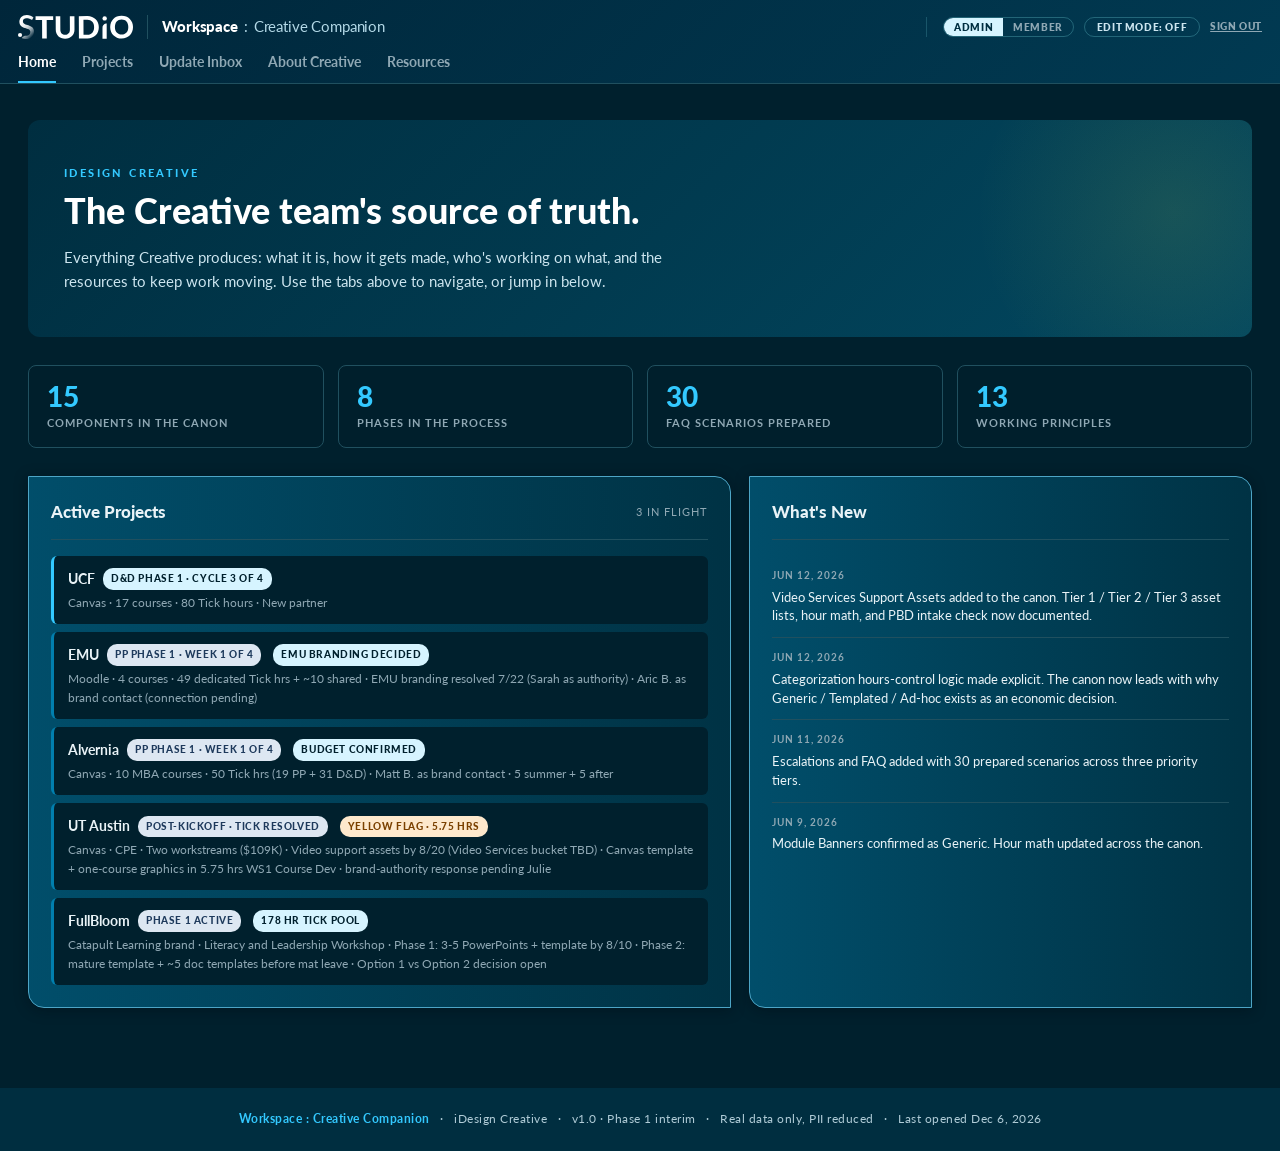
==== index.html @ 81668be8 "Studio Workspace — Creative Companion (interim prototype, hub-fronted) Co-Authored-By: Claude Opus 4" ====
<!DOCTYPE html>
<html lang="en">
<head>
<meta charset="UTF-8" />
<meta name="robots" content="noindex, nofollow" />
<meta name="viewport" content="width=device-width, initial-scale=1.0" />
<title>Workspace : Creative Companion</title>
<link href="https://fonts.googleapis.com/css2?family=Lato:wght@300;400;700;900&display=swap" rel="stylesheet" />
<link rel="stylesheet" href="assets/companion.css?v=5" />
<style>
  /* ── Reset + base ──────────────────────────────────────── */
  *, *::before, *::after { box-sizing: border-box; }
  html { scroll-behavior: smooth; }
  body {
    font-family: 'Lato', system-ui, sans-serif;
    color: var(--text-body);
    background: var(--bg-soft);
    margin: 0;
    line-height: 1.55;
    font-weight: 400;
  }
  a { color: var(--blue); text-decoration: none; }
  a:hover { text-decoration: underline; }
  h1, h2, h3, h4 { color: var(--ink); font-weight: 900; line-height: 1.2; margin: 0; }
  p { margin: 0 0 0.85em; }

  /* ── Brand tokens ──────────────────────────────────────── */
  :root {
    --navy: #002E40;
    --ink: #E9F3F7;
    --sub: #B3D9E7;
    --blue: #33C9FF;
    --cyan: #5CD4FF;
    --lime: #33C9FF;
    --slate: #5C7E90;
    --field: #00293A;
    --bg-card: #002E40;
    --bg-soft: #00202D;
    --bg-soft-2: #123E4E;
    --border: #20505F;
    --text-body: #E9F3F7;
    --text-muted: #8FA8B4;
    --shadow-sm: 0 1px 3px rgba(0,10,18,0.30);
    --shadow-md: 0 2px 14px rgba(0,10,18,0.40);
    --shadow-lg: 0 4px 24px rgba(0,10,18,0.50);
    --radius: 8px;
    --radius-lg: 12px;
  }

  /* ── Top Navigation ────────────────────────────────────── */
  .topnav {
    background: var(--navy);
    position: sticky;
    top: 0;
    z-index: 100;
    box-shadow: 0 2px 8px rgba(0,46,64,0.20);
  }
  .topnav-inner {
    max-width: 1280px;
    margin: 0 auto;
    padding: 12px 28px;
    display: flex;
    align-items: center;
    gap: 28px;
  }
  .brand {
    display: flex;
    align-items: center;
    gap: 12px;
    text-decoration: none;
  }
  .brand-mark {
    width: 32px; height: 32px;
    background: var(--lime);
    color: var(--ink);
    border-radius: 7px;
    display: flex; align-items: center; justify-content: center;
    font-weight: 900; font-size: 16px;
  }
  .brand-wordmark {
    color: #fff;
    font-size: 17px;
    font-weight: 900;
    letter-spacing: -0.01em;
  }
  .brand-wordmark .accent { color: var(--lime); }
  .nav-tabs {
    display: flex;
    gap: 4px;
    margin-left: auto;
  }
  .nav-tab {
    background: transparent;
    border: none;
    font-family: inherit;
    font-size: 11px;
    font-weight: 700;
    text-transform: uppercase;
    letter-spacing: 1.4px;
    color: #B0CCD7;
    padding: 10px 14px;
    cursor: pointer;
    border-radius: 6px;
    transition: color 0.15s, background 0.15s;
  }
  .nav-tab:hover { color: #fff; background: rgba(255,255,255,0.06); }
  .nav-tab.active { color: var(--ink); background: var(--lime); }
  .nav-meta {
    margin-left: 16px;
    color: #B0CCD7;
    font-size: 11px;
    letter-spacing: 0.5px;
    padding-left: 16px;
    border-left: 1px solid rgba(255,255,255,0.15);
  }

  /* ── Sub-tabs (within sections) ────────────────────────── */
  .subtab-strip {
    display: flex;
    gap: 4px;
    flex-wrap: wrap;
    border-bottom: 2px solid var(--border);
    margin: 0 0 28px;
    padding: 0 0 2px;
  }
  .subtab {
    background: transparent;
    border: none;
    font-family: inherit;
    font-size: 12px;
    font-weight: 700;
    text-transform: uppercase;
    letter-spacing: 1.2px;
    color: var(--text-muted);
    padding: 12px 16px;
    cursor: pointer;
    border-bottom: 3px solid transparent;
    margin-bottom: -2px;
    transition: color 0.15s, border-color 0.15s;
  }
  .subtab:hover { color: var(--ink); }
  .subtab.active { color: var(--ink); border-bottom-color: var(--blue); }
  .subpanel { display: none; }
  .subpanel.active { display: block; }

  /* ── Package Explorer ──────────────────────────────────── */
  .pe-wrap { display: grid; grid-template-columns: 320px 1fr; gap: 18px; margin-top: 18px; }
  .pe-form { background: var(--bg-card); border: 1px solid var(--border); border-radius: 8px; padding: 18px; position: sticky; top: 70px; align-self: start; }
  .pe-form h4 { font-size: 13px; color: var(--ink); margin: 0 0 14px; padding-bottom: 10px; border-bottom: 1px solid var(--border); }
  .pe-field { margin-bottom: 12px; }
  .pe-field label { display: block; font-size: 11px; color: var(--text-muted); font-weight: 700; text-transform: uppercase; letter-spacing: 0.8px; margin-bottom: 5px; }
  .pe-field input, .pe-field select { width: 100%; font-family: inherit; font-size: 13px; padding: 7px 10px; border: 1px solid var(--border); border-radius: 5px; background: var(--bg-soft); color: var(--text-body); }
  .pe-field input:focus, .pe-field select:focus { outline: none; border-color: var(--blue); background: var(--field); box-shadow: 0 0 0 3px rgba(1,127,174,0.10); }
  .pe-radio-row { display: flex; gap: 6px; flex-wrap: wrap; }
  .pe-radio-row label { display: inline-block; padding: 5px 12px; background: var(--bg-soft); border: 1px solid var(--border); border-radius: 16px; font-size: 11.5px; font-weight: 700; color: var(--text-muted); cursor: pointer; text-transform: none; letter-spacing: 0; margin: 0; }
  .pe-radio-row input[type="radio"] { display: none; }
  .pe-radio-row input[type="radio"]:checked + label { background: var(--navy); color: var(--lime); border-color: var(--ink); }
  .pe-results { display: flex; flex-direction: column; gap: 14px; }
  .pe-summary { background: var(--bg-soft); border: 1px solid var(--bg-soft-2); border-radius: 8px; padding: 14px 16px; font-size: 12.5px; color: var(--text-body); line-height: 1.55; }
  .pe-summary strong { color: var(--ink); }
  .pe-option { background: var(--bg-card); border: 1px solid var(--border); border-radius: 8px; overflow: hidden; }
  .pe-option-header { padding: 12px 18px; display: flex; align-items: center; gap: 10px; color: #fff; }
  .pe-option-header.opt-1 { background: var(--navy); }
  .pe-option-header.opt-2 { background: var(--blue); }
  .pe-option-header.opt-3 { background: var(--slate); }
  .pe-option-title { font-size: 14px; font-weight: 900; color: #fff; }
  .pe-option-meta { margin-left: auto; font-size: 10.5px; font-weight: 700; text-transform: uppercase; letter-spacing: 0.8px; opacity: 0.85; }
  .pe-option-body { padding: 14px 18px; }
  .pe-option-desc { font-size: 12.5px; color: var(--text-muted); margin-bottom: 12px; line-height: 1.5; }
  .pe-components { display: flex; flex-wrap: wrap; gap: 5px; margin: 10px 0 14px; }
  .pe-comp { display: inline-flex; align-items: center; gap: 6px; padding: 4px 9px; background: var(--bg-soft); border: 1px solid var(--bg-soft-2); border-radius: 14px; font-size: 11px; }
  .pe-comp.cat-Generic { border-color: #B9DCC9; }
  .pe-comp.cat-Templated { border-color: #B8CADF; }
  .pe-comp.cat-Ad-hoc { border-color: #E8C39A; }
  .pe-comp .cat-dot { width: 6px; height: 6px; border-radius: 50%; }
  .pe-comp.cat-Generic .cat-dot { background: #0D6640; }
  .pe-comp.cat-Templated .cat-dot { background: #1E3A5C; }
  .pe-comp.cat-Ad-hoc .cat-dot { background: #7A4000; }
  .pe-breakdown { display: grid; grid-template-columns: 1fr 1fr 1fr; gap: 8px; margin-bottom: 12px; font-size: 11.5px; }
  .pe-breakdown-cell { background: var(--bg-soft); padding: 8px 10px; border-radius: 4px; text-align: center; }
  .pe-breakdown-cell .num { font-size: 18px; font-weight: 900; color: var(--ink); line-height: 1; }
  .pe-breakdown-cell .lbl { font-size: 10px; color: var(--text-muted); text-transform: uppercase; letter-spacing: 0.6px; margin-top: 3px; }
  .pe-flags { display: flex; flex-wrap: wrap; gap: 6px; margin-bottom: 12px; }
  .pe-proscons { display: grid; grid-template-columns: 1fr 1fr; gap: 10px; font-size: 11.5px; }
  .pe-proscons > div { padding: 9px 12px; border-radius: 4px; line-height: 1.5; }
  .pe-pros { background: #E0F2E8; color: #1F4D34; border-left: 3px solid #0D6640; }
  .pe-cons { background: #FDE8CC; color: #4A2E0A; border-left: 3px solid #7A4000; }
  .pe-pros .lbl, .pe-cons .lbl { font-size: 10px; font-weight: 900; text-transform: uppercase; letter-spacing: 0.8px; margin-bottom: 4px; display: block; }
  .pe-hour-line { background: var(--navy); color: #fff; padding: 8px 12px; border-radius: 4px; font-size: 11px; margin-top: 12px; }
  .pe-hour-line .lime { color: var(--lime); font-weight: 700; }

  /* ── Component selector ────────────────────────────────── */
  .pe-comp-selector { background: var(--bg-card); border: 1px solid var(--border); border-radius: 8px; padding: 16px 18px; margin-top: 14px; }
  .pe-comp-selector h5 { font-size: 11px; color: var(--ink); margin: 0 0 4px; text-transform: uppercase; letter-spacing: 1px; font-weight: 900; }
  .pe-comp-help { font-size: 11px; color: var(--text-muted); font-style: italic; margin-bottom: 10px; }
  .pe-comp-actions { display: flex; gap: 6px; margin-bottom: 12px; flex-wrap: wrap; }
  .pe-comp-actions button { background: transparent; border: 1px solid var(--border); color: var(--blue); font-family: inherit; font-size: 10.5px; font-weight: 700; text-transform: uppercase; letter-spacing: 0.6px; padding: 4px 10px; border-radius: 4px; cursor: pointer; }
  .pe-comp-actions button:hover { background: var(--bg-soft); border-color: var(--blue); }
  .pe-comp-group { margin-bottom: 12px; }
  .pe-comp-group:last-child { margin-bottom: 0; }
  .pe-comp-group-label { font-size: 9.5px; color: var(--ink); text-transform: uppercase; letter-spacing: 1px; font-weight: 900; margin-bottom: 6px; padding-bottom: 4px; border-bottom: 1px solid var(--border); display: flex; align-items: center; gap: 8px; }
  .pe-comp-group-label .pill { font-size: 8.5px; padding: 1px 6px; }
  .pe-toggle { display: flex; align-items: center; gap: 8px; padding: 5px 6px; border-radius: 4px; font-size: 12px; cursor: pointer; transition: background 0.1s; }
  .pe-toggle:hover { background: var(--bg-soft); }
  .pe-toggle.disabled { color: var(--text-muted); cursor: not-allowed; opacity: 0.55; }
  .pe-toggle.disabled:hover { background: transparent; }
  .pe-toggle input[type="checkbox"] { width: 14px; height: 14px; accent-color: var(--blue); margin: 0; flex-shrink: 0; }
  .pe-toggle .pe-toggle-name { flex: 1; }
  .pe-toggle .pe-toggle-hours { font-size: 11px; color: var(--text-muted); font-family: 'Courier New', monospace; }
  .pe-toggle.disabled .pe-toggle-hours { opacity: 0.7; }
  .pe-toggle .pe-flag-dot { width: 6px; height: 6px; border-radius: 50%; background: #BA7517; margin-left: 4px; }
  .pe-toggle .pe-flag-dot.dep { background: #1E3A5C; }
  .pe-disabled-reason { font-size: 10px; color: var(--text-muted); margin-left: 22px; font-style: italic; }

  /* ── Process overview diagram ──────────────────────────── */
  .overview-flow { display: grid; grid-template-columns: 1fr auto 1fr auto 1fr auto 1fr; gap: 10px; align-items: stretch; margin: 18px 0 24px; }
  .overview-step { background: var(--bg-card); border: 1px solid var(--border); border-radius: 8px; padding: 14px 16px; }
  .overview-step.s1 { border-top: 4px solid var(--slate); }
  .overview-step.s2 { border-top: 4px solid var(--blue); }
  .overview-step.s3 { border-top: 4px solid var(--cyan); }
  .overview-step.s4 { border-top: 4px solid var(--lime); }
  .overview-step .stage { font-size: 9.5px; color: var(--text-muted); font-weight: 900; text-transform: uppercase; letter-spacing: 1px; margin-bottom: 4px; }
  .overview-step .name { font-size: 14px; color: var(--ink); font-weight: 900; line-height: 1.2; margin-bottom: 6px; }
  .overview-step .sub { font-size: 11.5px; color: var(--text-muted); line-height: 1.45; }
  .overview-arrow { align-self: center; color: var(--blue); font-size: 18px; font-weight: 900; }

  /* ── Three parallel category buckets ───────────────────── */
  .bucket-grid { display: grid; grid-template-columns: 1fr 1fr 1fr; gap: 14px; margin: 14px 0 18px; }
  .bucket { background: var(--bg-card); border: 1px solid var(--border); border-radius: 8px; padding: 16px 18px; }
  .bucket.b-receive { border-top: 4px solid var(--blue); }
  .bucket.b-decide { border-top: 4px solid var(--cyan); }
  .bucket.b-fill { border-top: 4px solid var(--lime); }
  .bucket .b-name { font-size: 16px; color: var(--ink); font-weight: 900; line-height: 1.2; margin-bottom: 4px; }
  .bucket .b-where { font-size: 11.5px; color: var(--text-muted); font-style: italic; margin-bottom: 12px; line-height: 1.4; }
  .bucket ul { font-size: 12.5px; padding-left: 18px; margin: 0; line-height: 1.55; color: var(--text-body); }
  .bucket ul li { margin-bottom: 4px; }

  /* ── Two-up explainer cards (Must / Nice) ──────────────── */
  .mn-grid { display: grid; grid-template-columns: 1fr 1fr; gap: 14px; margin-top: 12px; }
  .mn-card { background: var(--bg-card); border: 1px solid var(--border); border-radius: 8px; padding: 16px 18px; }
  .mn-card.mn-must { border-left: 4px solid #8C2222; }
  .mn-card.mn-nice { border-left: 4px solid var(--lime); }
  .mn-card .mn-tag { display: inline-block; font-size: 10px; font-weight: 900; text-transform: uppercase; letter-spacing: 1px; padding: 2px 8px; border-radius: 10px; margin-bottom: 8px; }
  .mn-card.mn-must .mn-tag { background: #F8DDDD; color: #8C2222; }
  .mn-card.mn-nice .mn-tag { background: #EFF1B8; color: #5A6608; }
  .mn-card h4 { font-size: 14px; margin-bottom: 4px; }
  .mn-card .mn-when { font-size: 11.5px; color: var(--text-muted); font-style: italic; margin-bottom: 10px; }
  .mn-card ul { font-size: 13px; padding-left: 18px; margin: 0; }
  .mn-card ul li { margin-bottom: 4px; }

  /* ── Roles + Phase matrix ──────────────────────────────── */
  .role-matrix { width: 100%; border-collapse: collapse; font-size: 12px; margin: 12px 0; }
  .role-matrix th { background: var(--bg-soft); color: var(--ink); font-size: 10.5px; font-weight: 900; text-transform: uppercase; letter-spacing: 0.8px; padding: 8px 10px; text-align: center; border-bottom: 2px solid var(--blue); }
  .role-matrix th:first-child { text-align: left; }
  .role-matrix td { padding: 8px 10px; border-bottom: 1px solid var(--border); text-align: center; }
  .role-matrix td:first-child { text-align: left; font-weight: 700; color: var(--ink); }
  .role-matrix .dot { display: inline-block; width: 10px; height: 10px; border-radius: 50%; }
  .role-matrix .dot.lead { background: var(--navy); }
  .role-matrix .dot.active { background: var(--blue); }
  .role-matrix .dot.support { background: var(--cyan); opacity: 0.5; }
  .role-matrix .meta { font-size: 10.5px; color: var(--text-muted); }
  .role-legend { display: flex; gap: 16px; flex-wrap: wrap; font-size: 11px; color: var(--text-muted); margin-top: 6px; }
  .role-legend .legend-item { display: inline-flex; align-items: center; gap: 6px; }
  .role-legend .dot { display: inline-block; width: 10px; height: 10px; border-radius: 50%; }
  .role-legend .lead { background: var(--navy); }
  .role-legend .active { background: var(--blue); }
  .role-legend .support { background: var(--cyan); opacity: 0.5; }

  /* ── Hour breakdown table ──────────────────────────────── */
  .pe-rates { background: var(--bg-soft); border: 1px solid var(--bg-soft-2); border-radius: 6px; padding: 14px; margin-top: 16px; }
  .pe-rates h5 { font-size: 11px; color: var(--ink); margin: 0 0 4px; text-transform: uppercase; letter-spacing: 1px; font-weight: 900; }
  .pe-rates .rate-help { font-size: 10.5px; color: var(--text-muted); font-style: italic; margin-bottom: 10px; }
  .pe-rate-field { display: grid; grid-template-columns: 1fr 70px; gap: 8px; align-items: center; margin-bottom: 7px; }
  .pe-rate-field label { font-size: 11px; color: var(--text-muted); }
  .pe-rate-field input { font-family: inherit; font-size: 12px; padding: 5px 8px; border: 1px solid var(--border); border-radius: 4px; background: var(--field); text-align: right; }
  .pe-rate-field input:focus { outline: none; border-color: var(--blue); box-shadow: 0 0 0 2px rgba(1,127,174,0.10); }
  .pe-breakdown-table { width: 100%; border-collapse: collapse; font-size: 11.5px; margin: 12px 0; }
  .pe-breakdown-table th { text-align: left; background: var(--bg-soft); color: var(--ink); font-size: 9.5px; font-weight: 900; text-transform: uppercase; letter-spacing: 0.6px; padding: 6px 8px; border-bottom: 1px solid var(--border); }
  .pe-breakdown-table th:last-child { text-align: right; }
  .pe-breakdown-table td { padding: 5px 8px; border-bottom: 1px solid var(--bg-soft-2); }
  .pe-breakdown-table td:last-child { text-align: right; font-family: 'Courier New', monospace; }
  .pe-breakdown-table tr.subtotal td { font-weight: 700; background: var(--bg-soft); }
  .pe-breakdown-table tr.macro-label td { background: var(--navy); color: var(--lime); font-weight: 900; text-transform: uppercase; letter-spacing: 0.8px; font-size: 10px; padding: 6px 8px; }
  .pe-breakdown-table tr.macro-label td:last-child { text-align: right; }
  .scope-bar { background: var(--bg-soft); border: 1px solid var(--bg-soft-2); border-radius: 6px; padding: 10px 14px; margin-top: 8px; display: grid; grid-template-columns: 1fr auto; gap: 12px; align-items: center; }
  .scope-bar .scope-meter { background: var(--field); border-radius: 10px; overflow: hidden; height: 14px; border: 1px solid var(--border); position: relative; }
  .scope-bar .scope-fill { height: 100%; transition: width 0.2s; }
  .scope-bar .scope-fill.ok { background: #0D6640; }
  .scope-bar .scope-fill.warn { background: #BA7517; }
  .scope-bar .scope-fill.over { background: #8C2222; }
  .scope-bar .scope-num { font-weight: 900; font-size: 14px; color: var(--ink); white-space: nowrap; }
  .scope-bar .scope-num.over { color: #8C2222; }
  .scope-bar .scope-detail { grid-column: 1 / -1; font-size: 11px; color: var(--text-muted); }
  @media (max-width: 980px) {
    .pe-wrap { grid-template-columns: 1fr; }
    .pe-form { position: static; }
    .pe-proscons { grid-template-columns: 1fr; }
  }

  /* ── Main layout ───────────────────────────────────────── */
  .main {
    max-width: 1280px;
    margin: 0 auto;
    padding: 36px 28px 80px;
  }
  .section { display: none; }
  .section.active { display: block; }

  /* ── Section headers ───────────────────────────────────── */
  .section-header {
    margin-bottom: 28px;
  }
  .eyebrow {
    font-size: 11px;
    font-weight: 900;
    text-transform: uppercase;
    letter-spacing: 2.2px;
    color: var(--blue);
    margin-bottom: 8px;
  }
  .section-title {
    font-size: 32px;
    margin-bottom: 10px;
    line-height: 1.1;
  }
  .section-lede {
    font-size: 15px;
    color: var(--text-muted);
    max-width: 720px;
    line-height: 1.6;
  }

  /* ── Cards ─────────────────────────────────────────────── */
  .card {
    background: var(--bg-card);
    border: 1px solid var(--border);
    border-radius: var(--radius);
    padding: 22px;
    box-shadow: var(--shadow-sm);
  }
  .card-soft {
    background: var(--bg-soft);
    border: 1px solid var(--bg-soft-2);
  }
  .card-header {
    display: flex;
    align-items: center;
    gap: 12px;
    margin-bottom: 16px;
    padding-bottom: 14px;
    border-bottom: 1px solid var(--border);
  }
  .card-title {
    font-size: 17px;
    font-weight: 900;
    color: var(--ink);
  }
  .card-meta {
    margin-left: auto;
    font-size: 11px;
    color: var(--text-muted);
    text-transform: uppercase;
    letter-spacing: 1px;
  }

  /* ── Tags ──────────────────────────────────────────────── */
  .tag {
    display: inline-block;
    font-size: 10px;
    font-weight: 900;
    text-transform: uppercase;
    letter-spacing: 0.6px;
    padding: 3px 8px;
    border-radius: 10px;
  }
  .tag-generic { background: #E0F2E8; color: #0D6640; }
  .tag-templated { background: #DDE7F2; color: #1E3A5C; }
  .tag-adhoc { background: #FDE8CC; color: #7A4000; }
  .tag-lime { background: var(--lime); color: var(--ink); }
  .tag-navy { background: var(--navy); color: var(--lime); }
  .tag-blue { background: var(--blue); color: #fff; }
  .tag-cyan { background: var(--cyan); color: #fff; }
  .tag-flag { background: #F8DDDD; color: #8C2222; }

  /* ── HOME ──────────────────────────────────────────────── */
  .hero {
    background: linear-gradient(135deg, var(--navy) 0%, #02475F 100%);
    color: #fff;
    border-radius: var(--radius-lg);
    padding: 44px 36px;
    margin-bottom: 28px;
    position: relative;
    overflow: hidden;
  }
  .hero::after {
    content: '';
    position: absolute;
    top: -50%;
    right: -10%;
    width: 400px; height: 400px;
    background: radial-gradient(circle, rgba(221,226,58,0.10) 0%, transparent 70%);
    pointer-events: none;
  }
  .hero-eyebrow {
    color: var(--lime);
    font-size: 11px;
    font-weight: 900;
    text-transform: uppercase;
    letter-spacing: 2.4px;
    margin-bottom: 10px;
  }
  .hero-title {
    color: #fff;
    font-size: 36px;
    line-height: 1.1;
    margin-bottom: 14px;
    max-width: 760px;
  }
  .hero-text {
    color: #CCE5EF;
    font-size: 15px;
    max-width: 640px;
    line-height: 1.6;
    margin-bottom: 0;
  }

  .stats-row {
    display: grid;
    grid-template-columns: repeat(4, 1fr);
    gap: 14px;
    margin-bottom: 28px;
  }
  .stat-card {
    background: var(--bg-card);
    border: 1px solid var(--border);
    border-radius: var(--radius);
    padding: 16px 18px;
  }
  .stat-num {
    font-size: 28px;
    font-weight: 900;
    color: var(--blue);
    line-height: 1;
    margin-bottom: 4px;
  }
  .stat-label {
    font-size: 11px;
    color: var(--text-muted);
    text-transform: uppercase;
    letter-spacing: 1px;
    font-weight: 700;
  }

  .section-cards {
    display: grid;
    grid-template-columns: repeat(4, 1fr);
    gap: 16px;
    margin-bottom: 28px;
  }
  .section-card-link {
    text-decoration: none;
    color: inherit;
    background: var(--bg-card);
    border: 1px solid var(--border);
    border-radius: var(--radius);
    padding: 20px;
    transition: transform 0.15s, box-shadow 0.15s, border-color 0.15s;
    display: block;
  }
  .section-card-link:hover {
    transform: translateY(-2px);
    box-shadow: var(--shadow-md);
    border-color: var(--blue);
    text-decoration: none;
  }
  .sc-icon {
    width: 38px; height: 38px;
    border-radius: 8px;
    display: flex; align-items: center; justify-content: center;
    font-size: 18px;
    margin-bottom: 12px;
    font-weight: 900;
  }
  .sc-icon-1 { background: var(--navy); color: var(--lime); }
  .sc-icon-2 { background: var(--blue); color: #fff; }
  .sc-icon-3 { background: var(--cyan); color: #fff; }
  .sc-icon-4 { background: var(--slate); color: #fff; }
  .sc-name {
    font-size: 14px;
    font-weight: 900;
    color: var(--ink);
    margin-bottom: 6px;
  }
  .sc-desc {
    font-size: 12px;
    color: var(--text-muted);
    line-height: 1.5;
  }

  .home-two-col {
    display: grid;
    grid-template-columns: 1.4fr 1fr;
    gap: 18px;
  }

  /* ── Lists ─────────────────────────────────────────────── */
  .list-clean { list-style: none; padding: 0; margin: 0; }
  .list-clean li {
    padding: 10px 0;
    border-bottom: 1px solid var(--border);
    font-size: 13px;
  }
  .list-clean li:last-child { border-bottom: none; }

  .changelog-entry {
    padding: 12px 0;
    border-bottom: 1px solid var(--border);
  }
  .changelog-entry:last-child { border-bottom: none; }
  .changelog-date {
    font-size: 10px;
    color: var(--text-muted);
    font-weight: 700;
    text-transform: uppercase;
    letter-spacing: 1px;
    margin-bottom: 4px;
  }
  .changelog-text {
    font-size: 13px;
    color: var(--text-body);
    line-height: 1.45;
  }

  /* ── Tables ────────────────────────────────────────────── */
  .data-table {
    width: 100%;
    border-collapse: collapse;
    font-size: 13px;
    margin: 12px 0 20px;
  }
  .data-table th {
    text-align: left;
    background: var(--bg-soft);
    color: var(--ink);
    font-size: 11px;
    font-weight: 900;
    text-transform: uppercase;
    letter-spacing: 1px;
    padding: 10px 12px;
    border-bottom: 2px solid var(--blue);
  }
  .data-table td {
    padding: 10px 12px;
    border-bottom: 1px solid var(--border);
    vertical-align: top;
  }
  .data-table tr:hover td { background: var(--bg-soft); }
  .data-table .absent { color: var(--text-muted); }

  /* ── ABOUT CREATIVE ────────────────────────────────────── */
  .ac-grid {
    display: grid;
    grid-template-columns: repeat(3, 1fr);
    gap: 14px;
    margin: 18px 0 28px;
  }
  .ac-category {
    padding: 18px;
    border-radius: var(--radius);
    background: var(--bg-card);
    border: 1px solid var(--border);
    border-top: 4px solid var(--blue);
  }
  .ac-category-name {
    font-size: 15px;
    font-weight: 900;
    color: var(--ink);
    margin-bottom: 8px;
  }
  .ac-category-desc {
    font-size: 13px;
    color: var(--text-body);
    line-height: 1.5;
    margin-bottom: 10px;
  }
  .ac-category-hours {
    font-size: 11px;
    color: var(--text-muted);
    background: var(--bg-soft);
    padding: 8px 10px;
    border-radius: 4px;
    font-family: 'Courier New', monospace;
  }

  /* ── Principles ────────────────────────────────────────── */
  .principles-list {
    display: grid;
    grid-template-columns: repeat(2, 1fr);
    gap: 12px;
    counter-reset: principle;
    list-style: none;
    padding: 0;
    margin: 0;
  }
  .principle-item {
    padding: 14px 14px 14px 50px;
    background: var(--bg-soft);
    border-radius: var(--radius);
    border-left: 3px solid var(--blue);
    position: relative;
    counter-increment: principle;
    font-size: 13px;
    line-height: 1.5;
  }
  .principle-item::before {
    content: counter(principle);
    position: absolute;
    left: 14px;
    top: 14px;
    width: 26px; height: 26px;
    background: var(--navy);
    color: var(--lime);
    border-radius: 50%;
    display: flex; align-items: center; justify-content: center;
    font-size: 11px;
    font-weight: 900;
  }
  .principle-item strong { color: var(--ink); display: block; margin-bottom: 4px; }

  /* ── FAQ Browser ───────────────────────────────────────── */
  .faq-tier-header {
    margin: 24px 0 14px;
    padding: 12px 16px;
    background: var(--navy);
    color: #fff;
    border-radius: var(--radius);
    display: flex;
    align-items: center;
    gap: 12px;
  }
  .faq-tier-num {
    background: var(--lime);
    color: var(--ink);
    width: 28px; height: 28px;
    border-radius: 50%;
    display: flex; align-items: center; justify-content: center;
    font-weight: 900;
    font-size: 13px;
  }
  .faq-tier-title {
    font-size: 15px;
    font-weight: 900;
    color: #fff;
  }
  .faq-tier-sub {
    margin-left: auto;
    font-size: 11px;
    color: #CCE5EF;
    text-transform: uppercase;
    letter-spacing: 1px;
  }
  details.faq-item {
    background: var(--bg-card);
    border: 1px solid var(--border);
    border-radius: var(--radius);
    margin-bottom: 8px;
    padding: 0;
    overflow: hidden;
  }
  details.faq-item summary {
    padding: 14px 18px;
    cursor: pointer;
    list-style: none;
    display: flex;
    align-items: center;
    gap: 12px;
    font-weight: 700;
    color: var(--ink);
    font-size: 14px;
  }
  details.faq-item summary::-webkit-details-marker { display: none; }
  details.faq-item summary::before {
    content: '+';
    color: var(--blue);
    font-weight: 900;
    font-size: 18px;
    width: 20px;
    text-align: center;
  }
  details.faq-item[open] summary::before { content: '−'; }
  details.faq-item summary:hover { background: var(--bg-soft); }
  .faq-num {
    background: var(--bg-soft-2);
    color: var(--ink);
    padding: 2px 8px;
    border-radius: 4px;
    font-size: 11px;
    font-weight: 900;
    margin-right: 4px;
  }
  .faq-body {
    padding: 4px 18px 18px;
    border-top: 1px solid var(--border);
    font-size: 13px;
    line-height: 1.55;
  }
  .faq-body p { margin: 12px 0; }
  .faq-label {
    font-weight: 900;
    color: var(--blue);
    display: block;
    margin-top: 14px;
    margin-bottom: 4px;
    font-size: 11px;
    text-transform: uppercase;
    letter-spacing: 1px;
  }
  .faq-response {
    background: var(--bg-soft);
    border-left: 3px solid var(--lime);
    padding: 12px 14px;
    border-radius: 4px;
    margin: 8px 0;
    font-style: italic;
    color: var(--text-body);
  }

  /* ── PROCESS ───────────────────────────────────────────── */
  .process-macro {
    background: var(--bg-card);
    border: 1px solid var(--border);
    border-radius: var(--radius-lg);
    padding: 24px;
    margin-bottom: 22px;
  }
  .process-macro-title {
    font-size: 18px;
    color: var(--ink);
    margin-bottom: 6px;
  }
  .process-macro-sub {
    font-size: 13px;
    color: var(--text-muted);
    margin-bottom: 18px;
  }
  .phase-row {
    display: grid;
    grid-template-columns: repeat(4, 1fr);
    gap: 12px;
  }
  .phase-card {
    background: var(--bg-soft);
    border: 1px solid var(--bg-soft-2);
    border-radius: var(--radius);
    padding: 14px;
    position: relative;
    cursor: pointer;
    transition: border-color 0.15s, box-shadow 0.15s;
  }
  .phase-card:hover {
    border-color: var(--blue);
    box-shadow: var(--shadow-sm);
  }
  .phase-num {
    background: var(--blue);
    color: #fff;
    width: 22px; height: 22px;
    border-radius: 50%;
    display: inline-flex;
    align-items: center; justify-content: center;
    font-size: 11px;
    font-weight: 900;
    margin-right: 8px;
  }
  .phase-card-title {
    font-size: 13px;
    font-weight: 900;
    color: var(--ink);
    margin-bottom: 6px;
  }
  .phase-card-week {
    font-size: 10px;
    color: var(--text-muted);
    text-transform: uppercase;
    letter-spacing: 1px;
    margin-bottom: 8px;
    font-weight: 700;
  }
  .phase-card-summary {
    font-size: 12px;
    color: var(--text-body);
    line-height: 1.45;
  }
  details.phase-detail {
    margin-top: 12px;
    background: var(--bg-card);
    border: 1px solid var(--border);
    border-radius: var(--radius);
  }
  details.phase-detail summary {
    padding: 14px 16px;
    cursor: pointer;
    list-style: none;
    font-weight: 700;
    color: var(--ink);
    font-size: 13px;
    display: flex;
    align-items: center;
    gap: 10px;
  }
  details.phase-detail summary::-webkit-details-marker { display: none; }
  details.phase-detail summary::before {
    content: '▸';
    color: var(--blue);
    transition: transform 0.15s;
    display: inline-block;
  }
  details.phase-detail[open] summary::before { transform: rotate(90deg); }
  details.phase-detail summary:hover { background: var(--bg-soft); }
  .phase-detail-body {
    padding: 4px 18px 18px;
    border-top: 1px solid var(--border);
    font-size: 13px;
  }
  .phase-meta-row {
    display: grid;
    grid-template-columns: repeat(3, 1fr);
    gap: 10px;
    margin: 12px 0;
  }
  .phase-meta-cell {
    background: var(--bg-soft);
    padding: 10px 12px;
    border-radius: 4px;
  }
  .phase-meta-label {
    font-size: 10px;
    color: var(--text-muted);
    text-transform: uppercase;
    letter-spacing: 1px;
    font-weight: 700;
    margin-bottom: 4px;
  }
  .phase-meta-value {
    font-size: 12px;
    color: var(--text-body);
    line-height: 1.4;
  }

  /* ── PROJECTS empty state ──────────────────────────────── */
  .projects-empty {
    background: var(--bg-card);
    border: 2px dashed var(--bg-soft-2);
    border-radius: var(--radius-lg);
    padding: 36px;
    text-align: center;
    margin-bottom: 22px;
  }
  .projects-empty-icon {
    width: 56px; height: 56px;
    background: var(--bg-soft);
    border-radius: 14px;
    margin: 0 auto 16px;
    display: flex; align-items: center; justify-content: center;
    font-size: 24px;
    color: var(--blue);
  }
  .projects-empty h3 {
    font-size: 18px;
    margin-bottom: 8px;
  }
  .projects-empty p {
    max-width: 540px;
    margin: 0 auto;
    color: var(--text-muted);
    font-size: 14px;
  }

  .template-grid {
    display: grid;
    grid-template-columns: 1fr 1fr;
    gap: 14px;
  }
  .template-block {
    background: var(--bg-card);
    border: 1px solid var(--border);
    border-radius: var(--radius);
    padding: 18px;
  }
  .template-block .tag {
    margin-bottom: 10px;
  }
  .template-block h4 {
    font-size: 15px;
    margin-bottom: 8px;
  }
  .template-block p {
    font-size: 13px;
    color: var(--text-muted);
    margin-bottom: 8px;
  }
  .template-block ul {
    font-size: 12px;
    color: var(--text-body);
    padding-left: 18px;
    margin: 4px 0 0;
  }
  .template-block ul li { margin-bottom: 4px; }

  /* ── RESOURCES ─────────────────────────────────────────── */
  .resource-grid {
    display: grid;
    grid-template-columns: repeat(3, 1fr);
    gap: 12px;
  }
  .resource-link {
    display: flex;
    flex-direction: column;
    padding: 16px;
    background: var(--bg-card);
    border: 1px solid var(--border);
    border-radius: var(--radius);
    text-decoration: none;
    color: inherit;
    transition: border-color 0.15s, box-shadow 0.15s;
  }
  .resource-link:hover {
    border-color: var(--blue);
    box-shadow: var(--shadow-sm);
    text-decoration: none;
  }
  .resource-name {
    font-size: 14px;
    font-weight: 900;
    color: var(--ink);
    margin-bottom: 4px;
  }
  .resource-desc {
    font-size: 12px;
    color: var(--text-muted);
    line-height: 1.4;
  }

  /* ── Misc ──────────────────────────────────────────────── */
  .grid-2 { display: grid; grid-template-columns: 1fr 1fr; gap: 18px; }
  .mb-2 { margin-bottom: 14px; }
  .mb-3 { margin-bottom: 22px; }
  .small { font-size: 12px; color: var(--text-muted); }
  .callout {
    background: var(--bg-soft);
    border-left: 4px solid var(--lime);
    padding: 14px 18px;
    border-radius: 4px;
    margin: 12px 0;
    font-size: 13px;
    line-height: 1.55;
  }
  .footer {
    background: var(--navy);
    color: #B0CCD7;
    text-align: center;
    padding: 22px;
    font-size: 12px;
    letter-spacing: 0.5px;
  }
  .footer strong { color: var(--lime); }

  /* ── Responsive ────────────────────────────────────────── */
  @media (max-width: 980px) {
    .topnav-inner { flex-wrap: wrap; padding: 12px 18px; }
    .nav-tabs { width: 100%; overflow-x: auto; margin-left: 0; }
    .nav-meta { display: none; }
    .main { padding: 24px 18px 60px; }
    .stats-row, .section-cards, .ac-grid, .phase-row, .resource-grid, .principles-list { grid-template-columns: 1fr 1fr; }
    .home-two-col, .grid-2, .template-grid { grid-template-columns: 1fr; }
    .hero-title { font-size: 26px; }
    .hero { padding: 28px 22px; }
  }
  @media (max-width: 600px) {
    .stats-row, .section-cards, .ac-grid, .resource-grid, .principles-list, .phase-row { grid-template-columns: 1fr; }
  }

  /* ===== Dark Studio restyle — Creative Companion joins the Studio family ===== */
  .studio-logo{height:22px;width:auto;display:block}
  .topnav{background:linear-gradient(135deg,#00263A,#013A52);border-bottom:1px solid var(--border);box-shadow:none}
  /* two-row header (row 1: logo + controls · row 2: underlined nav) — matches the Studio family */
  .topnav-inner{display:flex;align-items:center;flex-wrap:nowrap;gap:0;padding:15px 18px 13px;max-width:1280px;margin:0 auto}
  .topnav-spacer{flex:1 1 auto;min-width:20px}
  .cc-navctrls{flex:none}
  .studio-logo{height:24px}
  .brand-wordmark{color:var(--sub);font-size:15px;font-weight:400;border-left:1px solid var(--border);padding-left:14px;margin-left:2px;white-space:nowrap}
  .brand-wordmark b{color:#fff;font-weight:900}
  .brand-wordmark .wm-sep{color:var(--muted);margin:0 6px;font-weight:400}
  .topnav-tabs{padding:2px 18px 0;max-width:1280px;margin:0 auto}
  .nav-tabs{display:flex;gap:26px;margin:0}
  .nav-tab{background:none;border:none;border-radius:0;padding:0 0 11px;font-size:13.5px;font-weight:700;text-transform:none;letter-spacing:0;color:var(--text-muted);border-bottom:2px solid transparent}
  .nav-tab:hover{color:#fff;background:none}
  .nav-tab.active{color:#fff;background:none;border-bottom:2px solid var(--blue)}
  .nav-meta{display:none}
  .subtab.active{color:#fff;border-bottom-color:var(--blue)}
  /* asymmetric gradient cards + pill buttons (Studio signatures) */
  .card{background:linear-gradient(90deg,rgba(1,80,110,.95) 0%,rgba(0,51,70,.95) 100%);border:1px solid #4DA5C6;border-radius:0 16px 0 16px;box-shadow:var(--shadow-md)}
  .btn,button.btn,.pe-btn,.btn-primary,.btn-secondary{border-radius:24px}
  .stat-card{background:rgba(0,32,45,.55)}
  /* inputs/tables to dark */
  input,select,textarea{background:var(--field);color:var(--text-body);border-color:var(--border)}
  input::placeholder,textarea::placeholder{color:#5C7E90}
  .role-matrix th,.pe-breakdown-table th{background:var(--field)}
  .scope-bar .scope-meter{background:var(--field);border-color:var(--border)}
  /* lime tag keeps dark ink on lime */
  .tag-lime{color:#002E40}
  /* contrast fix — navy ink on cerulean/lime/cyan fills (Studio rule) */
  .tag-blue,.tag-cyan,.tag-lime,.pill-lime,.sc-icon-2,.sc-icon-3,.phase-num,.faq-tier-num{color:#00202D !important}
.sc-icon-4{background:#123E4E !important;color:#E9F3F7 !important}
  /* family match: soft cerulean-20 fills, no bright lime */
  .tag-lime,.ph-status-pill,.stat-card.highlight,.pill-lime,.faq-tier-num,.pill-applied{background:#D6F4FF !important;color:#00202D !important;border-color:#8FD8F2 !important}
  .stat-card.highlight .stat-label,.stat-card.highlight .stat-value{color:#00202D !important}
</style>
</head>
<body data-cc-root="">

<!-- ═══════════════════════════════════════════════════════════
     TOP NAVIGATION
     ═══════════════════════════════════════════════════════════ -->
<nav class="topnav" aria-label="Main navigation">
  <div class="topnav-inner">
    <a href="https://idesign-creative.github.io/studio-hub/" class="brand" title="Back to iDesign Studio">
      <img class="studio-logo" src="Studio-logo-white.svg" alt="iDesign Studio">
      <span class="brand-wordmark"><b>Workspace</b><span class="wm-sep">:</span>Creative Companion</span>
    </a>
    <span class="topnav-spacer"></span>
    <!-- role controls (Admin/Member · Edit · Sign out) injected here by companion.js -->
  </div>
  <div class="topnav-tabs">
    <div class="nav-tabs" role="tablist">
      <button class="nav-tab active" data-section="home" onclick="showSection('home')" role="tab">Home</button>
      <button class="nav-tab" data-section="projects" onclick="showSection('projects')" role="tab">Projects</button>
      <button class="nav-tab" data-section="inbox" onclick="showSection('inbox')" role="tab">Update Inbox</button>
      <button class="nav-tab" data-section="about" onclick="showSection('about')" role="tab">About Creative</button>
      <button class="nav-tab" data-section="resources" onclick="showSection('resources')" role="tab">Resources</button>
    </div>
  </div>
</nav>

<main class="main">

<!-- ═══════════════════════════════════════════════════════════
     HOME
     ═══════════════════════════════════════════════════════════ -->
<section class="section active" id="section-home">

  <div class="hero">
    <div class="hero-eyebrow">iDesign Creative</div>
    <h1 class="hero-title">The Creative team's source of truth.</h1>
    <p class="hero-text">Everything Creative produces: what it is, how it gets made, who's working on what, and the resources to keep work moving. Use the tabs above to navigate, or jump in below.</p>
  </div>

  <div class="stats-row">
    <div class="stat-card">
      <div class="stat-num">15</div>
      <div class="stat-label">Components in the canon</div>
    </div>
    <div class="stat-card">
      <div class="stat-num">8</div>
      <div class="stat-label">Phases in the process</div>
    </div>
    <div class="stat-card">
      <div class="stat-num">30</div>
      <div class="stat-label">FAQ scenarios prepared</div>
    </div>
    <div class="stat-card">
      <div class="stat-num">13</div>
      <div class="stat-label">Working principles</div>
    </div>
  </div>


  <div class="home-two-col">

    <div class="card">
      <div class="card-header">
        <div class="card-title">Active Projects</div>
        <span class="card-meta">3 in flight</span>
      </div>
      <a href="Projects/UCF.html" style="display: block; padding: 12px 14px; background: var(--bg-soft); border-radius: 6px; text-decoration: none; color: inherit; border-left: 3px solid var(--blue); margin-bottom: 8px;">
        <div style="display: flex; align-items: center; gap: 8px; margin-bottom: 4px;">
          <strong style="color: var(--ink); font-size: 14px;">UCF</strong>
          <span class="tag tag-lime" style="font-size: 10px;">D&amp;D Phase 1 · Cycle 3 of 4</span>
        </div>
        <div style="font-size: 12px; color: var(--text-muted);">Canvas · 17 courses · 80 Tick hours · New partner</div>
      </a>
      <a href="Projects/EMU.html" style="display: block; padding: 12px 14px; background: var(--bg-soft); border-radius: 6px; text-decoration: none; color: inherit; border-left: 3px solid #017FAE; margin-bottom: 8px;">
        <div style="display: flex; align-items: center; gap: 8px; margin-bottom: 4px;">
          <strong style="color: var(--ink); font-size: 14px;">EMU</strong>
          <span class="tag" style="font-size: 10px; background: #DDE7F2; color: #1E3A5C;">PP Phase 1 · Week 1 of 4</span>
          <span class="tag tag-lime" style="font-size: 10px; margin-left: 4px;">EMU branding decided</span>
        </div>
        <div style="font-size: 12px; color: var(--text-muted);">Moodle · 4 courses · 49 dedicated Tick hrs + ~10 shared · EMU branding resolved 7/22 (Sarah as authority) · Aric B. as brand contact (connection pending)</div>
      </a>
      <a href="Projects/Alvernia.html" style="display: block; padding: 12px 14px; background: var(--bg-soft); border-radius: 6px; text-decoration: none; color: inherit; border-left: 3px solid #017FAE; margin-bottom: 8px;">
        <div style="display: flex; align-items: center; gap: 8px; margin-bottom: 4px;">
          <strong style="color: var(--ink); font-size: 14px;">Alvernia</strong>
          <span class="tag" style="font-size: 10px; background: #DDE7F2; color: #1E3A5C;">PP Phase 1 · Week 1 of 4</span>
          <span class="tag tag-lime" style="font-size: 10px; margin-left: 4px;">Budget confirmed</span>
        </div>
        <div style="font-size: 12px; color: var(--text-muted);">Canvas · 10 MBA courses · 50 Tick hrs (19 PP + 31 D&amp;D) · Matt B. as brand contact · 5 summer + 5 after</div>
      </a>
      <a href="Projects/UT_Austin.html" style="display: block; padding: 12px 14px; background: var(--bg-soft); border-radius: 6px; text-decoration: none; color: inherit; border-left: 3px solid #017FAE; margin-bottom: 8px;">
        <div style="display: flex; align-items: center; gap: 8px; margin-bottom: 4px;">
          <strong style="color: var(--ink); font-size: 14px;">UT Austin</strong>
          <span class="tag" style="font-size: 10px; background: #DDE7F2; color: #1E3A5C;">Post-kickoff · Tick resolved</span>
          <span class="tag" style="font-size: 10px; background: #FDE8CC; color: #7A4000; margin-left: 4px;">YELLOW FLAG · 5.75 hrs</span>
        </div>
        <div style="font-size: 12px; color: var(--text-muted);">Canvas · CPE · Two workstreams ($109K) · Video support assets by 8/20 (Video Services bucket TBD) · Canvas template + one-course graphics in 5.75 hrs WS1 Course Dev · brand-authority response pending Julie</div>
      </a>
      <a href="Projects/FullBloom.html" style="display: block; padding: 12px 14px; background: var(--bg-soft); border-radius: 6px; text-decoration: none; color: inherit; border-left: 3px solid #017FAE;">
        <div style="display: flex; align-items: center; gap: 8px; margin-bottom: 4px;">
          <strong style="color: var(--ink); font-size: 14px;">FullBloom</strong>
          <span class="tag" style="font-size: 10px; background: #DDE7F2; color: #1E3A5C;">Phase 1 active</span>
          <span class="tag tag-lime" style="font-size: 10px; margin-left: 4px;">178 hr Tick pool</span>
        </div>
        <div style="font-size: 12px; color: var(--text-muted);">Catapult Learning brand · Literacy and Leadership Workshop · Phase 1: 3-5 PowerPoints + template by 8/10 · Phase 2: mature template + ~5 doc templates before mat leave · Option 1 vs Option 2 decision open</div>
      </a>
    </div>

    <div class="card">
      <div class="card-header">
        <div class="card-title">What's New</div>
      </div>
      <div class="changelog-entry">
        <div class="changelog-date">Jun 12, 2026</div>
        <div class="changelog-text">Video Services Support Assets added to the canon. Tier 1 / Tier 2 / Tier 3 asset lists, hour math, and PBD intake check now documented.</div>
      </div>
      <div class="changelog-entry">
        <div class="changelog-date">Jun 12, 2026</div>
        <div class="changelog-text">Categorization hours-control logic made explicit. The canon now leads with why Generic / Templated / Ad-hoc exists as an economic decision.</div>
      </div>
      <div class="changelog-entry">
        <div class="changelog-date">Jun 11, 2026</div>
        <div class="changelog-text">Escalations and FAQ added with 30 prepared scenarios across three priority tiers.</div>
      </div>
      <div class="changelog-entry">
        <div class="changelog-date">Jun 9, 2026</div>
        <div class="changelog-text">Module Banners confirmed as Generic. Hour math updated across the canon.</div>
      </div>
    </div>

  </div>

</section>

<!-- ═══════════════════════════════════════════════════════════
     WORKLOAD  (read-only Asana snapshot)
     ═══════════════════════════════════════════════════════════ -->
<section class="section" id="section-workload">
  <div class="subtab-strip"><button class="subtab" onclick="showSection('projects')">Living Pages</button><button class="subtab active" onclick="showSection('workload')">Workload</button></div>
  <div class="section-header">
    <div class="eyebrow">All-partners workload</div>
    <h2 class="section-title">Every open Creative request, by partner.</h2>
    <p class="section-lede">A read-only snapshot of the <strong>Creative Requests · Design + Dev</strong> board in Asana: open counts, status split, next deadline, and overdue flags — including the grandfathered partners that don't have a full Living Project Page yet.</p>
  </div>
  <div id="cc-workload"></div>
</section>

<!-- ═══════════════════════════════════════════════════════════
     UPDATE INBOX  (paste-to-update)
     ═══════════════════════════════════════════════════════════ -->
<section class="section" id="section-inbox">
  <div class="section-header">
    <div class="eyebrow">Update inbox</div>
    <h2 class="section-title">Paste an update. Apply it to a partner page.</h2>
    <p class="section-lede">The temporary space that replaces going back to Claude. Paste a Fathom transcript, a Slack thread, a Project Brief excerpt, or a quick note; tag the partner; an admin reviews and applies it to that partner's Living Project Page. Nothing is auto-published.</p>
  </div>
  <div class="cc-inbox-grid">
    <div id="cc-inbox-form" class="cc-inbox-form"></div>
    <div id="cc-inbox-list" class="cc-inbox-list"></div>
  </div>
</section>

<!-- ═══════════════════════════════════════════════════════════
     ABOUT CREATIVE
     ═══════════════════════════════════════════════════════════ -->
<section class="section" id="section-about">
  <div class="subtab-strip"><button class="subtab active" onclick="showSection('about')">About Creative</button><button class="subtab" onclick="showSection('process')">Process</button></div>

  <div class="section-header">
    <div class="eyebrow">About Creative</div>
    <h2 class="section-title">What a Creative Package is, and how it gets made.</h2>
    <p class="section-lede">The canon. The principles. The asset categories and the math behind them. The prepared responses for situations that come up. This is the foundation everything else stands on.</p>
  </div>

  <div class="subtab-strip" role="tablist">
    <button class="subtab active" data-subtab="foundations" onclick="showSubtab('foundations')">Foundations</button>
    <button class="subtab" data-subtab="components" onclick="showSubtab('components')">Components</button>
    <button class="subtab" data-subtab="engine" onclick="showSubtab('engine')">Engine</button>
    <button class="subtab" data-subtab="northstars" onclick="showSubtab('northstars')">North Stars</button>
    <button class="subtab" data-subtab="principles" onclick="showSubtab('principles')">Principles</button>
    <button class="subtab" data-subtab="faq" onclick="showSubtab('faq')">FAQ</button>
    <button class="subtab" data-subtab="glossary" onclick="showSubtab('glossary')">Glossary</button>
  </div>

  <div class="subpanel active" id="subpanel-foundations" data-subtab="foundations">

  <h3 style="margin-top: 0; margin-bottom: 8px;">How a project moves through Creative</h3>
  <p class="small">High-level view of where Creative's work fits across a partner project. For the full eight-phase detail, see the Process tab.</p>

  <div class="overview-flow">
    <div class="overview-step s1">
      <div class="stage">Stage 1</div>
      <div class="name">Project starts</div>
      <div class="sub">SOW is signed. Sales hands the project to the project team via the Project Briefing Document (PBD), which also names the partner's Video Services scope.</div>
    </div>
    <div class="overview-arrow">→</div>
    <div class="overview-step s2">
      <div class="stage">Stage 2 · 4 weeks per SOW</div>
      <div class="name">Program Planning</div>
      <div class="sub">Creative establishes the partner's Brand Foundations, runs the recommendation engine to shape the package, and builds the templates. Brand authority approves the package.</div>
    </div>
    <div class="overview-arrow">→</div>
    <div class="overview-step s3">
      <div class="stage">Stage 3 · per course</div>
      <div class="name">Design &amp; Delivery</div>
      <div class="sub">For every course in the SOW, Creative applies templates and per-course graphics, the LID approves, and assets ship to Google Drive for ELT to integrate.</div>
    </div>
    <div class="overview-arrow">→</div>
    <div class="overview-step s4">
      <div class="stage">Stage 4</div>
      <div class="name">Course launches</div>
      <div class="sub">ELT integrates Creative's graphics into the partner's LMS template. Learners experience the branded course environment.</div>
    </div>
  </div>

  <p class="small" style="margin-top: 4px; margin-bottom: 22px; font-style: italic;">This Foundations tab covers the concepts that anchor every project (the universal baseline, the brand layer, the assets Creative produces, and the categories that govern hours). The Process tab covers the workflow itself.</p>

  <div class="card mb-3">
    <div class="card-header">
      <div class="card-title">Creative Universal Baseline</div>
    </div>
    <p><strong>WCAG AAA accessibility.</strong> Every Creative Package meets WCAG AAA compliance. AAA is stricter than the AA standard most institutions commit to, and it reflects iDesign's stand-out commitment to inclusive learning. All color combinations, contrast ratios, alt-text conventions, and design decisions honor this standard.</p>
  </div>

  <h3 style="margin-top: 24px; margin-bottom: 6px;">Brand Foundations</h3>
  <p style="font-size: 13px; color: var(--text-body); margin-bottom: 6px;"><strong>iDesign Creative is an extension of our partners' brand teams.</strong> Two Creative teams come together to translate the partner's brand into beautiful course developments inside the LMS. Brand Foundations is the shared brand layer that grounds every graphic the combined team produces: colors, typography, logos, voice, imagery style, and the other elements that make a course look and feel on-brand.</p>
  <p class="small" style="margin-bottom: 14px;">Brand Foundations are established at project start during Program Planning Phase 1, and referenced by Visual Designers every time they make a banner, an icon, or any other course graphic.</p>

  <h4 style="font-size: 14px; color: var(--ink); margin: 22px 0 4px;">Where each brand element comes from</h4>
  <p class="small" style="margin-bottom: 10px;">Every brand element falls into one of three buckets based on its source. The buckets are categories, not sequential steps. Many elements get worked simultaneously.</p>

  <div class="bucket-grid">
    <div class="bucket b-receive">
      <div class="b-name">Receive</div>
      <div class="b-where">From the partner's brand team as-is.</div>
      <ul>
        <li>Brand guidelines (website, PDF, or document)</li>
        <li>Color palette</li>
        <li>Typefaces</li>
        <li>Logo files (SVG preferred)</li>
        <li>Voice and tone (when documented)</li>
        <li>Imagery library (when available)</li>
      </ul>
    </div>
    <div class="bucket b-decide">
      <div class="b-name">Decide</div>
      <div class="b-where">Jointly interpreted for the LMS context by the two Creative teams.</div>
      <ul>
        <li>Color compliance (WCAG AAA)</li>
        <li>Font CSS access decisions</li>
        <li>Logo usage in LMS placements</li>
        <li>Imagery selection and treatment</li>
        <li>Pattern and texture application</li>
        <li>Iconography style direction</li>
      </ul>
    </div>
    <div class="bucket b-fill">
      <div class="b-name">Fill</div>
      <div class="b-where">iDesign Creative creates when the partner doesn't have it.</div>
      <ul>
        <li>Document templates (Word)</li>
        <li>Presentation templates (PPT)</li>
        <li>Illustration style guides</li>
        <li>Brand patterns and backgrounds</li>
        <li>Proprietary SVG assets</li>
        <li>Iconography (when style isn't established)</li>
      </ul>
    </div>
  </div>

  <h4 style="font-size: 14px; color: var(--ink); margin: 22px 0 4px;">What needs to exist before work can begin</h4>
  <p class="small" style="margin-bottom: 0;">Brand Foundations have two tiers. Whether each item is received, decided on, or filled, the must-haves must exist in some form before Visual Designers can start producing assets.</p>

  <div class="mn-grid mb-3">
    <div class="mn-card mn-must">
      <span class="mn-tag">Required</span>
      <h4>Must-haves</h4>
      <p class="mn-when">Creative work cannot begin until these exist for the partner.</p>
      <ul>
        <li>Brand guidelines (website, PDF, or document)</li>
        <li>Color palette and usage rules</li>
        <li>Typefaces and usage rules</li>
        <li>All logo files and rules (SVG preferred)</li>
        <li>Iconography style (separate from icon assets themselves)</li>
      </ul>
    </div>
    <div class="mn-card mn-nice">
      <span class="mn-tag">Optional</span>
      <h4>Nice-to-haves</h4>
      <p class="mn-when">Elevate the package when present. Work proceeds without them.</p>
      <ul>
        <li>Document and presentation templates</li>
        <li>Voice and tone</li>
        <li>Imagery style</li>
        <li>Illustration style</li>
        <li>Patterns, backgrounds, icons, or other proprietary SVG assets</li>
      </ul>
    </div>
  </div>

  <div class="callout" style="margin: 14px 0 24px;">
    <strong>Who carries the final brand decisions for the LMS context.</strong> The partner's Brand Team holds the brand. iDesign Creative extends that brand into the LMS environment. For decisions specific to how the brand lives inside course graphics (color compliance, type rendering at small sizes, logo placement on banners, accessibility considerations), iDesign Creative carries the call. The two teams stay in sync; iDesign Creative is the closer.
  </div>

  <h3 style="margin-top: 24px; margin-bottom: 8px;">Creative Assets</h3>
  <p class="small">The Creative Assets layer is what Creative produces and delivers per project. It carries two artifact types.</p>
  <div class="grid-2 mb-3" style="margin-top: 14px;">
    <div class="card">
      <div class="card-header"><div class="card-title">Graphics</div></div>
      <p style="margin: 0; font-size: 13px;">Designed visual assets: banners, avatars, icons, and the rest of the components in the inventory below. These are what learners see in the LMS.</p>
    </div>
    <div class="card">
      <div class="card-header"><div class="card-title">ELT Specifications</div></div>
      <p style="margin: 0; font-size: 13px;">Written specifications for the E-Learning Technology team to build CSS/HTML templates when custom CSS access is part of the contract. One set per project: the LMS UX Resource.</p>
    </div>
  </div>

  <h3 style="margin-top: 24px; margin-bottom: 8px;">The three asset categories</h3>
  <p class="small">Every Creative Asset falls into one of three categories that determine how it's produced and billed.</p>
  <div class="ac-grid">
    <div class="ac-category">
      <div class="ac-category-name"><span class="tag tag-generic">Generic</span> &nbsp; Generic</div>
      <p class="ac-category-desc">One design created and delivered, used across all courses as-is. Not a starting point for more.</p>
      <div class="ac-category-hours">Hours: one-time creation only</div>
    </div>
    <div class="ac-category">
      <div class="ac-category-name"><span class="tag tag-templated">Templated</span> &nbsp; Templated</div>
      <p class="ac-category-desc">Master template created once + course-specific application built from it for each course.</p>
      <div class="ac-category-hours">Hours: template + (per-course × N courses)</div>
    </div>
    <div class="ac-category">
      <div class="ac-category-name"><span class="tag tag-adhoc">Ad-hoc</span> &nbsp; Ad-hoc</div>
      <p class="ac-category-desc">Standalone work, often unique per course. Separate scope discussion required.</p>
      <div class="ac-category-hours">Hours: case-by-case</div>
    </div>
  </div>

  <div class="callout" style="margin: 20px 0 24px;">
    <strong>Why categorization works this way.</strong> Categorization is a hours-control mechanism first. It exists to keep Creative Packages affordable and deliverable inside a Tick budget. Components are categorized as Generic when per-course customization would multiply hours unsustainably. Worked example: if a Module Banner were customized per course, a 25-course SOW with 8 modules each becomes 200 banners. Hundreds of hours consumed for an asset whose function ("a module is starting") never changes. The economics drive the categorization. The cognitive consistency benefits (Mayer, Cognitive Load Theory) follow from it.
  </div>

  </div>

  <div class="subpanel" id="subpanel-components" data-subtab="components">

  <div class="card mb-3">
    <div class="card-header"><div class="card-title">Component Inventory</div></div>
    <table class="data-table">
      <thead>
        <tr><th>Component</th><th>Category</th><th>Canvas</th><th>Blackboard Ultra</th><th>Brightspace</th></tr>
      </thead>
      <tbody>
        <tr><td>Icon Set</td><td><span class="tag tag-generic">Generic</span></td><td>✓</td><td>✓</td><td class="absent">—</td></tr>
        <tr><td>Line Break</td><td><span class="tag tag-generic">Generic</span></td><td>✓</td><td class="absent">—</td><td>✓</td></tr>
        <tr><td>Footer</td><td><span class="tag tag-generic">Generic</span></td><td>✓</td><td>✓</td><td>✓</td></tr>
        <tr><td>Module Banner</td><td><span class="tag tag-generic">Generic</span></td><td>✓</td><td>✓</td><td>✓</td></tr>
        <tr><td>Section Banner</td><td><span class="tag tag-generic">Generic</span></td><td>✓</td><td>✓</td><td>✓</td></tr>
        <tr><td>Generic Page Banner</td><td><span class="tag tag-generic">Generic</span></td><td>✓</td><td>✓</td><td>✓</td></tr>
        <tr><td>LMS UX Resource (spec)</td><td><span class="tag tag-generic">Generic</span></td><td>✓*</td><td>✓*</td><td>✓*</td></tr>
        <tr><td>Homepage</td><td><span class="tag tag-templated">Templated</span></td><td>✓</td><td class="absent">—</td><td class="absent">—</td></tr>
        <tr><td>Course Banner</td><td><span class="tag tag-templated">Templated</span></td><td>✓</td><td>✓**</td><td>✓**</td></tr>
        <tr><td>Course Card</td><td><span class="tag tag-templated">Templated</span></td><td>✓ (separate)</td><td>(auto-cropped)</td><td>(dual-use)</td></tr>
        <tr><td>Avatar</td><td><span class="tag tag-templated">Templated</span></td><td>✓</td><td>✓</td><td>✓</td></tr>
        <tr><td>Badge</td><td><span class="tag tag-adhoc">Ad-hoc</span></td><td>✓</td><td>✓</td><td>✓</td></tr>
        <tr><td>Custom Illustrations (S/M/L) <span class="tag tag-flag">scope risk</span></td><td><span class="tag tag-adhoc">Ad-hoc</span></td><td>✓</td><td>✓</td><td>✓</td></tr>
        <tr><td>Infographics (S/M/L) <span class="tag tag-flag">high scope risk</span></td><td><span class="tag tag-adhoc">Ad-hoc</span></td><td>✓</td><td>✓</td><td>✓</td></tr>
        <tr><td>Ad Hoc Additional Graphics</td><td><span class="tag tag-adhoc">Ad-hoc</span></td><td>✓</td><td>✓</td><td>✓</td></tr>
      </tbody>
    </table>
    <p class="small" style="margin: 0;">* Only when custom CSS access is part of the contract. ** On Blackboard Ultra and Brightspace, the Course Banner doubles as the Course Card via center-crop; designs must work in both contexts.</p>
  </div>

  <h3 style="margin-top: 24px; margin-bottom: 12px;">LMS-specific specs</h3>
  <div class="ac-grid mb-3">
    <div class="ac-category" style="border-top-color: var(--blue);">
      <div class="ac-category-name" style="color: var(--ink);">Canvas</div>
      <p class="ac-category-desc">Full possibility space. Supports all 14 components from the inventory (15 with the conditional LMS UX Resource).</p>
    </div>
    <div class="ac-category" style="border-top-color: var(--cyan);">
      <div class="ac-category-name" style="color: var(--ink);">Blackboard Ultra</div>
      <p class="ac-category-desc">Course Banner is dual-use (banner + center-crop dashboard card). Designs must carry meaning in the center. No Line Break. 12 components total.</p>
    </div>
    <div class="ac-category" style="border-top-color: var(--slate);">
      <div class="ac-category-name" style="color: var(--ink);">Brightspace</div>
      <p class="ac-category-desc">Course Image is dual-use (in-course banner + dashboard card), but the UI partially covers the banner. No important text or logos in covered areas. Design for unpredictable cropping. No Icon Set. 11 components total.</p>
    </div>
  </div>

  <div class="card mb-3">
    <div class="card-header"><div class="card-title">Video Services Support Assets</div><span class="card-meta">Conditional component</span></div>
    <p class="small">Triggered by the PBD's Video Services line. When in scope, Creative produces support assets aligned to the tier Video Services has sold. Not LMS-dependent. These are video-context, not course-page-context.</p>
    <table class="data-table">
      <thead><tr><th>Asset</th><th>Tier 1</th><th>Tier 2</th><th>Tier 3</th></tr></thead>
      <tbody>
        <tr><td>Intro</td><td>✓</td><td>✓</td><td>✓</td></tr>
        <tr><td>Outro</td><td>✓</td><td>✓</td><td>✓</td></tr>
        <tr><td>Lower 3rd Frame</td><td>✓</td><td>✓</td><td>✓</td></tr>
        <tr><td>Frame</td><td>✓</td><td>✓</td><td>✓</td></tr>
        <tr><td>Text Right</td><td class="absent">—</td><td>✓</td><td>✓</td></tr>
        <tr><td>Text Left</td><td class="absent">—</td><td>✓</td><td>✓</td></tr>
        <tr><td>Full Screen Text</td><td class="absent">—</td><td>✓</td><td>✓</td></tr>
        <tr><td>Top Text</td><td class="absent">—</td><td>✓</td><td>✓</td></tr>
        <tr><td>Bottom Text</td><td class="absent">—</td><td>✓</td><td>✓</td></tr>
        <tr><td>Custom Illustrations <span class="tag tag-flag">scope risk</span></td><td class="absent">—</td><td class="absent">—</td><td>✓</td></tr>
      </tbody>
    </table>
    <p><strong>Hours.</strong> Flat 5 hours per asset for Tier 1 and Tier 2 (covers admin, testing, creation). Custom Illustrations in Tier 3 follow standard Custom Illustrations sizing and rates (Large 10 hrs, Medium 7.5 hrs, Small 5 hrs, Extra Small 2.5 hrs) and carry the same scope-risk guardrails.</p>
    <ul style="font-size: 13px; padding-left: 22px;">
      <li><strong>Tier 1:</strong> 20 hours per project (4 assets × 5 hours)</li>
      <li><strong>Tier 2:</strong> 45 hours per project (9 assets × 5 hours)</li>
      <li><strong>Tier 3:</strong> 45 hours + sized Custom Illustrations (Tier 2 base + Custom Illustrations scoped per project)</li>
    </ul>
    <div class="callout"><strong>AI video.</strong> If the PBD mentions AI videos (e.g., "plus 20 AI videos per course"), treat as Ad-hoc. There is no defined Creative support structure for AI video. Handled per-project, typically initiated by the Video Director reaching out directly when assets are needed.</div>
  </div>

  <h3 style="margin-top: 24px; margin-bottom: 8px;">Scope-risk flags</h3>
  <p class="small">Some components carry scope risk and require explicit handling. The recommendation engine flags these clearly to both partner and Creative when they're in scope.</p>
  <div class="card mb-3" style="margin-top: 12px;">
    <div class="decision" style="border-bottom: 1px solid var(--border); padding: 12px 0;">
      <div style="display: flex; align-items: center; gap: 10px; margin-bottom: 4px;"><strong style="color: var(--ink);">Custom Illustrations</strong> <span class="tag tag-flag">scope risk</span></div>
      <div style="color: var(--text-muted); font-size: 13px; line-height: 1.5;">Historically blow scope. Requires explicit guardrails when included: revision cap, complexity tier, subject-matter rules. Sized as Large (10 hrs), Medium (7.5 hrs), Small (5 hrs), Extra Small (2.5 hrs).</div>
    </div>
    <div class="decision" style="border-bottom: 1px solid var(--border); padding: 12px 0;">
      <div style="display: flex; align-items: center; gap: 10px; margin-bottom: 4px;"><strong style="color: var(--ink);">Infographics</strong> <span class="tag tag-flag">high scope risk</span></div>
      <div style="color: var(--text-muted); font-size: 13px; line-height: 1.5;">Historically very high scope risk. Tagged in the recommendation engine. Sized as Large (10 hrs), Medium (8 hrs), Small (4 hrs). Storyboards must be approved before design begins.</div>
    </div>
    <div class="decision" style="padding: 12px 0;">
      <div style="display: flex; align-items: center; gap: 10px; margin-bottom: 4px;"><strong style="color: var(--ink);">Faculty Avatar</strong> <span class="tag" style="background: #DDE7F2; color: #1E3A5C;">partner dependency</span></div>
      <div style="color: var(--text-muted); font-size: 13px; line-height: 1.5;">Partner-dependency item. Requires a high-quality headshot photo before work can begin. Recommendation engine flags the dependency, not just the hour budget.</div>
    </div>
  </div>

  <h3 style="margin-top: 24px; margin-bottom: 8px;">Hour structure</h3>
  <p class="small">Every package is calculated as:</p>
  <div class="card mb-3" style="margin-top: 12px;">
    <pre style="background: var(--bg-soft); padding: 14px 18px; border-radius: 6px; font-family: 'Courier New', monospace; font-size: 12.5px; color: var(--ink); line-height: 1.7; overflow-x: auto; margin: 0;">Total hours = Program-level setup/admin (one-time)
            + Generic asset creation (one-time per SOW)
            + Templated asset template creation (one-time per SOW)
            + (Course-specific creation × Number of courses)
            + Per-course setup/admin × Number of courses
            + Video Services Support Assets (if in scope: 20 / 45 / (45 + sized Custom Illustrations) hrs by tier)
            + AI video support (if in scope: Ad-hoc, separate scope conversation)
            + Ad-hoc work (case-by-case)</pre>
    <div class="callout" style="margin-top: 14px;"><strong>Existing partner adjustment.</strong> If the partner has had a previous SOW, skip setup/admin AND generic/template creation. Existing partners use previously created templates for new SOWs. Only per-course graphics and per-course setup/admin are calculated.</div>
    <p class="small" style="margin-top: 14px; margin-bottom: 0;">Hour estimates per component live in the Creative Calculator and reflect Creative's historical experience. These are the working baseline. Confidence ratings and Tick validation are future additions.</p>
  </div>

  <div class="card mb-3">
    <div class="card-header"><div class="card-title">% of scope</div><span class="card-meta">Working metric</span></div>
    <p style="font-size: 13px; margin-bottom: 12px;">The metric the team uses to assess whether a package fits its Tick allocation.</p>
    <pre style="background: var(--bg-soft); padding: 12px 18px; border-radius: 6px; font-family: 'Courier New', monospace; font-size: 12.5px; color: var(--ink); line-height: 1.6; margin: 0 0 14px;">% of scope = (Total package hours / Tick hours allotted) × 100</pre>
    <table class="data-table">
      <thead><tr><th style="width: 26%;">Range</th><th>What it means</th></tr></thead>
      <tbody>
        <tr><td><span class="pill pill-ok">Under 95%</span></td><td>Comfortable fit. Room for the unexpected (revisions, late requests, Ad-hoc additions).</td></tr>
        <tr><td><span class="pill" style="background: #FDE8CC; color: #7A4000;">95% to 100%</span></td><td>At budget. No slack. Track Tick burn closely.</td></tr>
        <tr><td><span class="pill pill-warn">Over 100%</span></td><td>Over budget. Either scope needs to come down or hours need to be negotiated.</td></tr>
      </tbody>
    </table>
    <p class="small" style="margin-top: 14px; margin-bottom: 0;">% of scope surfaces in the Package Explorer below and on every Living Project Page, so the team sees fit immediately, not after the work is done.</p>
  </div>

  </div>

  <div class="subpanel" id="subpanel-engine" data-subtab="engine">

  <h3 style="margin-top: 0; margin-bottom: 8px;">Dimensions of Variation</h3>
  <p class="small">The named forces that shape every Creative Package. They serve two purposes: calculator inputs (what determines the recommendation) and stakeholder anchors (the data that appears in deliverables to ground "why this scope").</p>
  <div class="card mb-3" style="margin-top: 12px;">
    <table class="data-table">
      <thead><tr><th style="width: 26%;">Dimension</th><th style="width: 32%;">What it captures</th><th>How it shapes the package</th></tr></thead>
      <tbody>
        <tr><td><strong>LMS</strong></td><td>Canvas / Blackboard Ultra / Brightspace</td><td>Bounds what components are possible.</td></tr>
        <tr><td><strong>Number of courses in SOW</strong></td><td>Integer</td><td>Multiplies per-course (Templated) hours.</td></tr>
        <tr><td><strong>Hours budget</strong></td><td>Tick hours allocated</td><td>The constraint the recommendation engine optimizes against.</td></tr>
        <tr><td><strong>Existing vs. new partner</strong></td><td>Binary</td><td>New: full setup + generic + template + per-course. Existing: per-course only.</td></tr>
        <tr><td><strong>LMS template constraints</strong></td><td>What partner's template allows (Homepage, custom CSS, etc.)</td><td>Disables certain components.</td></tr>
        <tr><td><strong>Custom CSS access</strong></td><td>Yes / No</td><td>Determines if LMS UX Resource is a deliverable.</td></tr>
        <tr><td><strong>Third-party tool access</strong></td><td>Per-tool (certificate platform, etc.)</td><td>Determines if Creative builds vs. specs for ELT.</td></tr>
        <tr><td><strong>Brand complexity</strong></td><td>Received brand guidelines depth</td><td>Affects Setup/Admin time and how much filling Creative needs to do.</td></tr>
        <tr><td><strong>Faculty headshot availability</strong></td><td>Yes / No per course</td><td>Required before Avatar work can begin (process bottleneck).</td></tr>
        <tr><td><strong>Existing partner templates</strong></td><td>Doc / Presentation templates: receive / revise / fill / N/A</td><td>Determines whether Creative needs to create these.</td></tr>
        <tr><td><strong>Video Services scope</strong></td><td>Tier from PBD: None / Tier 1 / Tier 2 / Tier 3 (+ AI video flag)</td><td>Adds 0 / 20 / 45 / (45 + sized Custom Illustrations) hours per project. AI videos trigger a separate Ad-hoc scope conversation.</td></tr>
      </tbody>
    </table>
  </div>

  <h3 style="margin-top: 24px; margin-bottom: 8px;">Recommendation Engine (The Calculator)</h3>
  <p class="small">The recommendation engine is the tool that turns dimensions of variation into a Creative Package proposal.</p>

  <div class="grid-2 mb-3" style="margin-top: 14px;">
    <div class="card">
      <div class="card-header"><div class="card-title">Inputs</div></div>
      <ul style="font-size: 13px; padding-left: 20px; margin: 0;">
        <li>LMS</li>
        <li>Hours budget</li>
        <li>Number of courses in SOW</li>
        <li>Partner constraints (existing vs. new, template limits, CSS access, etc.)</li>
      </ul>
    </div>
    <div class="card">
      <div class="card-header"><div class="card-title">Outputs</div></div>
      <p style="font-size: 13px; margin-bottom: 8px;">For each partner SOW, the engine produces multiple package options. Each option includes:</p>
      <ul style="font-size: 13px; padding-left: 20px; margin: 0;">
        <li>Components included (LMS-filtered, hours-bounded)</li>
        <li>Hour breakdown by component</li>
        <li>Pros and cons for that configuration</li>
        <li>Learner experience benefits, grounded in research</li>
      </ul>
    </div>
  </div>

  <div class="card mb-3">
    <div class="card-header"><div class="card-title">Behavior</div></div>
    <p style="font-size: 13px; margin-bottom: 8px;">The engine respects:</p>
    <ul style="font-size: 13px; padding-left: 22px; margin: 0;">
      <li>Component support per LMS (Brightspace doesn't have Icons; Homepage is Canvas-only).</li>
      <li>The Generic / Templated / Ad-hoc cost structure.</li>
      <li>Existing vs. new partner adjustments (existing partners skip setup/template work).</li>
      <li>Scope-risk flags (Custom Illustrations require guardrails; Infographics get a high-risk flag).</li>
      <li>Partner-dependency flags (Faculty Avatar requires headshot pipeline).</li>
    </ul>
  </div>

  <div class="callout mb-3"><strong>Substitution.</strong> The engine produces component pairings dynamically as package options based on inputs. There is no fixed canonical set the engine starts from. It assembles options per-project from the inventory available to that LMS, within the hour budget, respecting partner constraints, scope-risk flags, and partner-dependency flags. When a configuration doesn't fit the budget, the engine substitutes components with similar hour costs. UCF's Custom Canvas configuration is the working example: the engine produced a configuration that used 3 Ad-hoc navigation buttons in place of the standard Canvas Homepage to fit 80 hours.</div>

  <div class="callout mb-3"><strong>Research grounding.</strong> The engine's pairing logic is informed by Mayer's Cognitive Theory of Multimedia Learning (signaling, spatial contiguity, coherence), Cognitive Load Theory (consistency reduces extraneous load), and visual hierarchy principles. iDesign-specific pairing wisdom from past projects layers on top as the engine learns from outcomes.</div>

  <h3 style="margin-top: 24px; margin-bottom: 8px;">Package Explorer</h3>
  <p class="small">The engine in action. Enter project constraints on the left. Three viable package configurations appear on the right with components, category breakdown, scope-risk flags, and pros and cons. Defaults match a typical Canvas SOW; change any input to see how the engine adjusts.</p>

  <div class="pe-wrap">
    <div class="pe-form">
      <h4>Engine inputs</h4>

      <div class="pe-field">
        <label for="pe-lms">LMS</label>
        <select id="pe-lms">
          <option value="Canvas" selected>Canvas</option>
          <option value="BlackboardUltra">Blackboard Ultra</option>
          <option value="Brightspace">Brightspace</option>
        </select>
      </div>

      <div class="pe-field">
        <label for="pe-courses">Courses in SOW</label>
        <input type="number" id="pe-courses" value="17" min="1" max="200" />
      </div>

      <div class="pe-field">
        <label for="pe-hours">Tick hours allocated</label>
        <input type="number" id="pe-hours" value="100" min="10" max="2000" />
      </div>

      <div class="pe-field">
        <label>Partner status</label>
        <div class="pe-radio-row">
          <input type="radio" name="pe-status" id="pe-status-new" value="new" checked /><label for="pe-status-new">New</label>
          <input type="radio" name="pe-status" id="pe-status-existing" value="existing" /><label for="pe-status-existing">Existing</label>
        </div>
      </div>

      <div class="pe-field">
        <label>Custom CSS access</label>
        <div class="pe-radio-row">
          <input type="radio" name="pe-css" id="pe-css-yes" value="yes" /><label for="pe-css-yes">Yes</label>
          <input type="radio" name="pe-css" id="pe-css-no" value="no" checked /><label for="pe-css-no">No</label>
        </div>
      </div>

      <div class="pe-field">
        <label for="pe-video">Video Services tier</label>
        <select id="pe-video">
          <option value="None" selected>None</option>
          <option value="Tier1">Tier 1 (4 assets, 20 hrs)</option>
          <option value="Tier2">Tier 2 (9 assets, 45 hrs)</option>
          <option value="Tier3">Tier 3 (9 + Custom Illustrations, 45+ hrs)</option>
        </select>
      </div>

      <div class="pe-field">
        <label>AI videos (PBD flag)</label>
        <div class="pe-radio-row">
          <input type="radio" name="pe-aivideo" id="pe-aivideo-yes" value="yes" /><label for="pe-aivideo-yes">In scope</label>
          <input type="radio" name="pe-aivideo" id="pe-aivideo-no" value="no" checked /><label for="pe-aivideo-no">Not in scope</label>
        </div>
      </div>

      <div class="pe-comp-selector">
        <h5>Components in scope</h5>
        <div class="pe-comp-help">Pick components to include. Hours and % of scope update live. LMS filtering disables components the selected LMS does not support.</div>
        <div class="pe-comp-actions">
          <button type="button" id="pe-clear">Clear all</button>
          <button type="button" id="pe-preset-canvas-full">Canvas full</button>
          <button type="button" id="pe-preset-essentials">Essentials only</button>
        </div>
        <div id="pe-comp-list"></div>
      </div>

    </div>

    <div class="pe-results" id="pe-results"></div>
  </div>

  </div>

  <div class="subpanel" id="subpanel-northstars" data-subtab="northstars">

  <h3 style="margin-top: 0; margin-bottom: 8px;">North Stars</h3>
  <p class="small">A North Star is the one-paragraph articulation of what a specific partner's Creative Package is. It's the compass referenced throughout the project. Used in deliverables, shared with partners, kept on hand to keep everyone on the right path.</p>

  <div class="card mb-3" style="margin-top: 14px;">
    <div class="card-header"><div class="card-title">Audience</div></div>
    <p style="margin: 0; font-size: 13px;">North Stars are written to be partner-facing, cross-functional iDesign team-facing, AND Creative-facing. One paragraph that works for all three audiences.</p>
  </div>

  <div class="card mb-3">
    <div class="card-header"><div class="card-title">The 5-element pattern</div></div>
    <table class="data-table">
      <thead><tr><th style="width: 38%;">Element</th><th>What it does</th></tr></thead>
      <tbody>
        <tr><td><strong>Partner vibe + brand importance</strong></td><td>Who they are, how their brand carries itself.</td></tr>
        <tr><td><strong>Student demographic</strong></td><td>Who they serve. Gives the work a face.</td></tr>
        <tr><td><strong>Creative direction (adjective-based)</strong></td><td>The complexity envelope. Sourced from Partner Success intel. Encodes complexity, maintenance burden, brand stakes, creativity license, pace, partner team capacity. Adjectives like <em>lean, robust, light, heavy, refined, restrained, extensive</em> compress all of that into something quick to remember.</td></tr>
        <tr><td><strong>Scale</strong></td><td>Course count and program count. Concrete grounding.</td></tr>
        <tr><td><strong>Value proposition</strong></td><td>The win. What the partner and their students actually get. The most important part.</td></tr>
      </tbody>
    </table>
  </div>

  <div class="card mb-3">
    <div class="card-header"><div class="card-title">Illustrative samples</div><span class="card-meta">Show the pattern, not real partners</span></div>
    <p class="small" style="margin-bottom: 14px;">These three illustrations come from the canon to show what a North Star reads like across different partner profiles. They use placeholder partner names per the visual-example convention. Real North Stars on real partner project pages use only real partner data.</p>
    <div class="decision" style="padding: 12px 0; border-bottom: 1px solid var(--border);">
      <div class="title">Riverbend State (illustration)</div>
      <div class="rationale" style="font-style: italic;">"Riverbend State is bold, blue-collar proud, and unapologetically student-first. Serving working adults returning to higher ed, their brand reflects grit and accessibility. They have a steady brand team and a reasonable timeline, so we can deliver robust, maintainable design across 40 courses spanning 3 programs. Cohesive, lasting, but never fussy. Giving them the recognizable presence their working students deserve."</div>
    </div>
    <div class="decision" style="padding: 12px 0; border-bottom: 1px solid var(--border);">
      <div class="title">Atherton University (illustration)</div>
      <div class="rationale" style="font-style: italic;">"Atherton University is research-forward, deliberate, and rooted in academic rigor. Their brand whispers, never shouts. Serving graduate students and faculty researchers, the brand carries the weight of decades and the precision of peer review. Their brand team is small but exacting, so we'll lean refined and restrained. Every detail intentional, nothing flashy. Across 25 courses in 2 programs. Giving them the quiet authority their students expect."</div>
    </div>
    <div class="decision" style="padding: 12px 0;">
      <div class="title">Sage Health Sciences (illustration)</div>
      <div class="rationale" style="font-style: italic;">"Sage Health Sciences is sharp, focused, and entirely allergic to extras. They want what works and nothing else. Their students are working healthcare professionals, time-poor and outcome-driven. Their brand team is one part-time admin and the timeline is tight, so we'll deliver lean, low-maintenance design. Sleek, fast, no overhead. For 8 courses in a single certificate program. Giving them the credibility their students need to advance their careers without slowing anyone down."</div>
    </div>
  </div>

  <div class="callout mb-3"><strong>The structured data behind a North Star.</strong> Each North Star paragraph is the public face. The structured data lives behind it in the recommendation engine: LMS, course count, hours, package shape, partner constraints. The paragraph captures the direction; the data drives the implementation.</div>

  </div>

  <div class="subpanel" id="subpanel-principles" data-subtab="principles">

  <h3 style="margin-top: 0; margin-bottom: 12px;">Working Principles</h3>
  <p class="small">The principles that govern every output, every conversation, and every design decision.</p>
  <ol class="principles-list">
    <li class="principle-item"><strong>Comparison principle.</strong> At every fork between industry-standard practice and current iDesign practice, surface both with pros and cons. GDM decides.</li>
    <li class="principle-item"><strong>Scaffold-first, anchored to reality.</strong> Industry-standard research is grounded in GDM's existing process flowchart and LMS realities.</li>
    <li class="principle-item"><strong>Voice and culture filter.</strong> Every output feels designed for GDM and her team: her voice, suggestions that feel natural, thoughtful about Creative team culture.</li>
    <li class="principle-item"><strong>Description interview before execution.</strong> A Product / Process / Performance Description interview sets the working contract before Task 1.</li>
    <li class="principle-item"><strong>Lightweight by design.</strong> The Companion produces the minimum that delivers value. No bureaucratic overhead.</li>
    <li class="principle-item"><strong>Integration over replacement.</strong> Tick, Asana, Figma, PageProof, and existing project documentation keep their authority.</li>
    <li class="principle-item"><strong>Asana-first for tracking.</strong> All tracking-related work lives in Asana. Never parallel tracking artifacts.</li>
    <li class="principle-item"><strong>Single primary partner-facing artifact per workflow.</strong> One polished output that serves all audiences, not duplicate views.</li>
    <li class="principle-item"><strong>Leadership-layer surfacing.</strong> Team management decisions become visible alongside operational outputs, especially during maternity leave coverage.</li>
    <li class="principle-item"><strong>Load-lightening test.</strong> Every output must lessen GDM's work. If it adds work, it doesn't get built.</li>
    <li class="principle-item"><strong>Maintain-without-Claude test.</strong> Every output works even if the Companion disappears.</li>
    <li class="principle-item"><strong>Authority.</strong> Declaring the canon, the requirements, and the scope is a leadership move and remains GDM's call.</li>
    <li class="principle-item"><strong>Authority of real-only data.</strong> Mockups and visual examples can use placeholder names. Anything operational uses only real partners and real data.</li>
  </ol>

  </div>

  <div class="subpanel" id="subpanel-faq" data-subtab="faq">

  <h3 style="margin-top: 0; margin-bottom: 8px;">Escalations and FAQ</h3>
  <p class="small">Prepared responses for the situations and questions that come up around Creative's work. Each entry has a Response, Key facts, Tone, and When this comes up section. Click any entry to expand.</p>

  <div class="faq-tier-header">
    <span class="faq-tier-num">1</span>
    <span class="faq-tier-title">Tier 1. Highest priority</span>
    <span class="faq-tier-sub">10 scenarios</span>
  </div>

  <details class="faq-item">
    <summary><span class="faq-num">01</span> Post-approval change request to a previously approved design</summary>
    <div class="faq-body">
      <span class="faq-label">Response (GDM's voice)</span>
      <div class="faq-response">"This was approved during Program Planning. Any changes at this stage would require reopening that work: a redesign of the affected asset(s), additional PageProof review rounds, documentation updates, and potential schedule impact on courses already in development. We don't have hours left in the current budget to accommodate this. If the change is essential, we'd need an additional bucket of hours in Tick before we can proceed."</div>
      <span class="faq-label">Tone</span>
      <p>Firm but never defensive. Articulate impact clearly. Don't apologize for the process.</p>
      <span class="faq-label">When this comes up</span>
      <p>After Program Planning closes. Often weeks into Design and Delivery when SMEs or partner admins surface preferences they didn't raise during the official review process.</p>
    </div>
  </details>

  <details class="faq-item">
    <summary><span class="faq-num">02</span> Scope creep request mid-project</summary>
    <div class="faq-body">
      <span class="faq-label">Response (GDM's voice)</span>
      <div class="faq-response">"Happy to take a closer look at this. Before we move forward, a few things to know: this is outside the currently approved scope. An hour estimate for the addition would be [X hours] based on our standard hour estimates. Adding it would require additional hours in Tick before work can begin."</div>
      <span class="faq-label">Tone</span>
      <p>Collaborative tone, firm position. Open the door to conversation without committing the team to absorbing the work.</p>
    </div>
  </details>

  <details class="faq-item">
    <summary><span class="faq-num">03</span> "How much will it cost to add or change [X]?"</summary>
    <div class="faq-body">
      <span class="faq-label">Response (GDM's voice)</span>
      <div class="faq-response">"Let me put a number to it. Based on what's involved: [list affected work, template redesign, additional review rounds, per-course application × N courses, documentation updates]. The estimate is [X hours]. That would need to be negotiated as additional hours in Tick."</div>
      <span class="faq-label">Tone</span>
      <p>Matter-of-fact. The team is providing data so others can make budget decisions.</p>
    </div>
  </details>

  <details class="faq-item">
    <summary><span class="faq-num">04</span> Authority confusion. Who from the partner is actually approving Creative work?</summary>
    <div class="faq-body">
      <span class="faq-label">Response (GDM's voice)</span>
      <div class="faq-response">"Before we move forward with any redesign or change request, I need to confirm who from [partner] has authority over Creative work. There's overlap between [X internal team] and [Y approver] that we should clarify. Otherwise we risk doing work that gets overturned later by another stakeholder."</div>
      <span class="faq-label">Tone</span>
      <p>Curious and clarifying, not adversarial. Frame as protecting the partner's investment.</p>
    </div>
  </details>

  <details class="faq-item">
    <summary><span class="faq-num">05</span> Partner asks to add Custom Illustrations mid-project</summary>
    <div class="faq-body">
      <span class="faq-label">Response (GDM's voice)</span>
      <div class="faq-response">"Custom Illustrations are something we offer as add-ons. They need a separate scope conversation. Before we can take this on, we'd need explicit guardrails (revision cap, complexity tier, subject-matter rules), additional hours in Tick, and confirmation that timeline allows for it. Custom Illustrations historically blow scope without these guardrails in place."</div>
      <span class="faq-label">Key facts</span>
      <p>Sizes: Large (10 hrs), Medium (7.5 hrs), Small (5 hrs), Extra Small (2.5 hrs). Each instance is a separate creation, not templated.</p>
    </div>
  </details>

  <details class="faq-item">
    <summary><span class="faq-num">06</span> Partner asks to add Infographics</summary>
    <div class="faq-body">
      <span class="faq-label">Response (GDM's voice)</span>
      <div class="faq-response">"Infographics are one of the higher scope-risk components we offer. They consistently exceed estimated hours and often require many revision rounds. Before adding any, we'd need a clear content brief upfront (we don't design without approved storyboards), additional hours in Tick, and a realistic timeline."</div>
      <span class="faq-label">Key facts</span>
      <p>Sizes: Large (10 hrs), Medium (8 hrs), Small (4 hrs). Tagged "high scope risk."</p>
    </div>
  </details>

  <details class="faq-item">
    <summary><span class="faq-num">07</span> Partner asks to add Video Services mid-project</summary>
    <div class="faq-body">
      <span class="faq-label">Response (GDM's voice)</span>
      <div class="faq-response">"Video Services is sold separately, and the scope was set at the start of the project. If the partner now wants Video Services added, that goes through Video Services to sell the tier, and we'd need additional hours in Tick to create the supporting graphics that match the tier they choose. Quick math: Tier 1 adds 20 hours, Tier 2 adds 45 hours, Tier 3 adds 45 hours plus the Custom Illustrations work."</div>
      <span class="faq-label">Key facts</span>
      <p>Video Services is sold by tier. The PBD drives Creative's scope. AI videos have no defined Creative support structure; handled per-project.</p>
    </div>
  </details>

  <details class="faq-item">
    <summary><span class="faq-num">08</span> Rush timeline pressure ("we need to move really fast on this")</summary>
    <div class="faq-body">
      <span class="faq-label">Response (GDM's voice)</span>
      <div class="faq-response">"I hear you on the urgency. Creative timelines are built around our standard 13-business-day per-course cycle for the Design and Delivery work. Pushing faster means either reducing scope (fewer components per course), or adding hours to compress the workflow."</div>
    </div>
  </details>

  <details class="faq-item">
    <summary><span class="faq-num">09</span> "When can we show the partner what the LMS will look like?"</summary>
    <div class="faq-body">
      <span class="faq-label">Response (GDM's voice)</span>
      <div class="faq-response">"The partner sees the Creative work in PageProof rounds during Program Planning Weeks 2 and 3. The LMS-built version comes later, once ELT has built the template. Showing too early creates expectations we can't fulfill yet."</div>
    </div>
  </details>

  <details class="faq-item">
    <summary><span class="faq-num">10</span> PM doesn't provide block plan or due dates on time</summary>
    <div class="faq-body">
      <span class="faq-label">Response (GDM's voice)</span>
      <div class="faq-response">"We need the block plan to set CSG due dates correctly. Without it, the 13-business-day Design and Delivery cycle for each course gets compressed or misaligned. Let's get the block plan in place this week so Visual Designers can plan their work."</div>
    </div>
  </details>

  <div class="faq-tier-header">
    <span class="faq-tier-num">2</span>
    <span class="faq-tier-title">Tier 2. Common, important</span>
    <span class="faq-tier-sub">10 scenarios</span>
  </div>

  <details class="faq-item">
    <summary><span class="faq-num">11</span> "Can we change [previously approved design]?"</summary>
    <div class="faq-body">
      <span class="faq-label">Response (GDM's voice)</span>
      <div class="faq-response">"Possibly. But it depends. Anything approved during Program Planning would require reopening that work, which means additional hours in Tick and a budget conversation. The brand authority's approval at Program Planning is meant to lock the visual direction so we can produce at scale during Design and Delivery. If the change is essential, I'll put together an hour estimate to support the budget conversation. If it's a preference rather than a need, we may want to defer until the next SOW."</div>
      <span class="faq-label">Tone</span>
      <p>Open, not gatekeeping. Frame as protecting the existing work and the partner's budget.</p>
      <span class="faq-label">When this comes up</span>
      <p>Common during Design and Delivery as new partner-side voices see assets in context and have preferences. Often arrives as casual questions that need careful handling.</p>
    </div>
  </details>

  <details class="faq-item">
    <summary><span class="faq-num">12</span> Another lead on the project pushes for "something to show" too early</summary>
    <div class="faq-body">
      <span class="faq-label">Response (GDM's voice)</span>
      <div class="faq-response">"I get the desire. Partners want to see something fast. We don't have anything credible to show until Week 2 because the first week is information gathering and brand asset receipt. Showing rough work too early creates the wrong impression of where we are and risks the partner anchoring on something that's not the final direction. What we CAN share in Week 1: the package options we've identified for them, the project's guiding direction, and our overall approach to their LMS. That gives the partner a sense of the shape of things without misrepresenting where we are."</div>
      <span class="faq-label">Key facts</span>
      <p>Program Planning Phase 1 is intentionally setup; no designs exist. The recommendation engine outputs concrete package options early. The north star paragraph is partner-shareable from Week 1 onward (draft form).</p>
      <span class="faq-label">Tone</span>
      <p>Educational. Many leads don't understand Creative's process; this is a teaching moment, not a fight.</p>
      <span class="faq-label">When this comes up</span>
      <p>Almost every Week 1. Among the most frequent escalation patterns.</p>
    </div>
  </details>

  <details class="faq-item">
    <summary><span class="faq-num">13</span> Design Lead overrides Creative decision without consulting</summary>
    <div class="faq-body">
      <span class="faq-label">Response (GDM's voice)</span>
      <div class="faq-response">"I want to flag this so we can stay aligned. [decision] was made without bringing Creative in, and it conflicts with what we've established with the partner and brand authority. Before this goes further, I want to make sure we're not creating a downstream issue with brand consistency, approved work, or partner expectations. Can we set up a quick call to talk through the change and its implications?"</div>
      <span class="faq-label">Key facts</span>
      <p>Brand decisions involving Creative scope require Creative's input before final. Design Lead owns the Week 4 partner deliverable but not Creative's scope decisions. Misalignment here creates partner-facing inconsistency.</p>
      <span class="faq-label">Tone</span>
      <p>Collaborative but assertive. Frame as preventing downstream issues, not as territorial defense.</p>
      <span class="faq-label">When this comes up</span>
      <p>When project communication breaks down between leads. Often when Design Leads talk to partners or other leads without Creative present.</p>
    </div>
  </details>

  <details class="faq-item">
    <summary><span class="faq-num">14</span> Cross-team coordination blocks Creative timeline</summary>
    <div class="faq-body">
      <span class="faq-label">Response (GDM's voice)</span>
      <div class="faq-response">"Creative is waiting on [specific input: dates, brand assets, contact information, course metadata] from [team or person] before we can proceed. The current block is causing downstream impact: [specific impact, e.g., ELT can't build templates, Visual Designer can't be assigned, course can't kick off]. I need [specific input] by [date] to keep [course or courses] on schedule. Can you help me get this unblocked?"</div>
      <span class="faq-label">Key facts</span>
      <p>Creative's work depends on upstream inputs from PM, Design Lead, Lead ID, partner Brand Team. Standard inputs needed at each phase are documented in the requirements model. Delays cascade through the 13-business-day Design and Delivery cycle and into ELT's build window.</p>
      <span class="faq-label">Tone</span>
      <p>Direct, action-oriented. Name the block, the impact, the deadline, and the ask. Avoid blaming.</p>
      <span class="faq-label">When this comes up</span>
      <p>Throughout projects. Most often when PMs, Design Leads, or Lead IDs are slow to provide critical inputs.</p>
    </div>
  </details>

  <details class="faq-item">
    <summary><span class="faq-num">15</span> Faculty headshot not ready when Avatar work needs to start</summary>
    <div class="faq-body">
      <span class="faq-label">Response (GDM's voice)</span>
      <div class="faq-response">"Avatar work depends on receiving a high-quality faculty headshot photo. Without it, Visual Designer can't begin per-course application. Three paths: (1) we hold the work until the headshot arrives and adjust the timeline; (2) we use a placeholder and revise once the headshot lands (this means rework); or (3) we drop the Avatar from this course's package. Let me know which makes the most sense given the constraints."</div>
      <span class="faq-label">Key facts</span>
      <p>Faculty Avatar is a Templated component requiring partner-supplied headshot. Headshot quality matters. Low-quality photos can't be salvaged without significant rework. This is a partner-dependency flag in the canon.</p>
      <span class="faq-label">Tone</span>
      <p>Practical and option-focused. Give the asker something to decide rather than just a problem.</p>
      <span class="faq-label">When this comes up</span>
      <p>Throughout Design and Delivery for any course with Avatar work in scope. Often surfaces in Phase 2.</p>
    </div>
  </details>

  <details class="faq-item">
    <summary><span class="faq-num">16</span> "Why does this take so long?"</summary>
    <div class="faq-body">
      <span class="faq-label">Response (GDM's voice)</span>
      <div class="faq-response">"Creative work follows a structured cycle for good reasons: 13 business days per course in Design and Delivery (5 design + 5 review + 3 delivery) gives Visual Designers time to do the work, the LID time to review thoroughly, and time for revisions and approvals. The 4-week Program Planning phase ensures the foundation (brand foundations, project direction, package decisions, accessibility commitments) is solid before any per-course work begins. Cutting any of these phases short results in rework, brand inconsistency, or quality issues. All of which cost more in the end than the original timeline."</div>
      <span class="faq-label">Key facts</span>
      <p>Standard Design and Delivery cycle: 13 business days per course. Program Planning: 4 weeks per SOW. Industry-standard discovery and design timelines align with this structure.</p>
      <span class="faq-label">Tone</span>
      <p>Educational, calm. This is one to answer once and reference repeatedly.</p>
      <span class="faq-label">When this comes up</span>
      <p>From partners, project leads, and sometimes internal leadership. Often when a course is behind schedule.</p>
    </div>
  </details>

  <details class="faq-item">
    <summary><span class="faq-num">17</span> "What's the value of [X component]?"</summary>
    <div class="faq-body">
      <span class="faq-label">Response (GDM's voice)</span>
      <div class="faq-response">"[Component] serves [specific value] for learners. [1-2 sentence learner-experience rationale grounded in research]. Our documentation includes each component's purpose and the research behind it. Specifically for [component]: [reference details]. Want me to walk through how it shows up in the learner experience?"</div>
      <span class="faq-label">Key facts</span>
      <p>The canon documents each component's purpose, LMS support, and learner-experience value. Mayer's Cognitive Theory of Multimedia Learning, Cognitive Load Theory, and visual hierarchy research ground component pairings. Each component connects to a specific learner outcome.</p>
      <span class="faq-label">Tone</span>
      <p>Confident, informed. The canon and research are the backup.</p>
      <span class="faq-label">When this comes up</span>
      <p>From project leads questioning scope, from partners during reviews, from internal leadership in budget conversations.</p>
    </div>
  </details>

  <details class="faq-item">
    <summary><span class="faq-num">18</span> ELT not initiating collaboration on template constraints</summary>
    <div class="faq-body">
      <span class="faq-label">Response (GDM's voice)</span>
      <div class="faq-response">"I need [ELT contact] to confirm the LMS template constraints for [partner] before we can finalize the package. Specifically: [list specific questions. Can we use Homepage, what's the custom CSS access level, what asset placements are supported]. Can we set up a quick sync this week to align? Without this, we risk designing assets that the LMS template can't accommodate, which means rework later."</div>
      <span class="faq-label">Key facts</span>
      <p>ELT collaboration is documented as part of Program Planning Phase 1. LMS template constraints affect which canon components are even possible. Late-stage discovery of template constraints causes substantial rework.</p>
      <span class="faq-label">Tone</span>
      <p>Direct, action-oriented. Name what's needed, why it matters, and propose the next step.</p>
      <span class="faq-label">When this comes up</span>
      <p>Frequently in Program Planning Phase 1 when ELT is slow to engage or when they're stretched thin across multiple projects.</p>
    </div>
  </details>

  <details class="faq-item">
    <summary><span class="faq-num">19</span> PM assigns incorrect due dates / doesn't honor Creative's 13+ business-day timeline</summary>
    <div class="faq-body">
      <span class="faq-label">Response (GDM's voice)</span>
      <div class="faq-response">"I noticed [course] is scheduled with [shorter] business days before build start. Creative needs 13+ business days for Design and Delivery: 5 for design, 5 for review and revisions, 3 for delivery. Compressing this either reduces quality or requires more hours to parallelize. Can we adjust the schedule, or do we need to talk about scope changes to fit the available time?"</div>
      <span class="faq-label">Key facts</span>
      <p>Documented Creative timeline: 13+ business days before build start, per the requirements model. Compression options exist but require trade-offs (scope reduction or additional hours). This is a recurring pattern that's worth flagging early.</p>
      <span class="faq-label">Tone</span>
      <p>Direct, factual. Reference the documented standard.</p>
      <span class="faq-label">When this comes up</span>
      <p>When PMs build schedules without consulting Creative or when partner-driven schedules force compression.</p>
    </div>
  </details>

  <details class="faq-item">
    <summary><span class="faq-num">20</span> "When will course graphics be ready for [X Course]?"</summary>
    <div class="faq-body">
      <span class="faq-label">Response (GDM's voice)</span>
      <div class="faq-response">"Per the Creative timeline, [course] graphics will be ready [date. Typically 3 business days before build start]. The full cycle is: design starts [13 business days before build], review through PageProof [5 business days after that], publish and ready for build [3 business days before build]. You can also check the Asana task for real-time status."</div>
      <span class="faq-label">Key facts</span>
      <p>Standard timeline: 13 business days design then 5 days review then 3 days delivery. Status tracked in Asana; the automated `graphics-ready-for-build` Slack message confirms delivery. Block plan from PM dictates the actual dates.</p>
      <span class="faq-label">Tone</span>
      <p>Helpful, informative. Point to the canonical source (Asana) for ongoing status.</p>
      <span class="faq-label">When this comes up</span>
      <p>From ELT, Design Leads, and PMs throughout Design and Delivery.</p>
    </div>
  </details>

  <details class="faq-item">
    <summary><span class="faq-num">21</span> "Who from the partner side has final say on Creative work?"</summary>
    <div class="faq-body">
      <span class="faq-label">Response (GDM's voice)</span>
      <div class="faq-response">"The brand authority, typically [role at partner, e.g., Marketing Director, Brand Manager], has final approval authority on the visual identity and package decisions during Program Planning. After Program Planning closes, the Lead Instructional Designer reviews per-course Creative work in PageProof. Brand authority is not involved past Program Planning unless we reopen that work. If you're unsure who the brand authority is for this partner, I can help identify them."</div>
      <span class="faq-label">Key facts</span>
      <p>Brand authority owns Program Planning approval; LID owns per-course approval during Design and Delivery. Brand authority's involvement ends with Phase 4 of Program Planning. Partner Success or Design Lead typically provides brand authority contact.</p>
      <span class="faq-label">Tone</span>
      <p>Clarifying, educational. Help the asker understand the structure.</p>
      <span class="faq-label">When this comes up</span>
      <p>From new project leads, Partner Success, or when authority confusion arises (see Tier 1, Entry 4).</p>
    </div>
  </details>

  <div class="faq-tier-header">
    <span class="faq-tier-num">3</span>
    <span class="faq-tier-title">Tier 3. Less common but useful</span>
    <span class="faq-tier-sub">10 scenarios</span>
  </div>

  <details class="faq-item">
    <summary><span class="faq-num">22</span> Partner admin impedes brand authority contact</summary>
    <div class="faq-body">
      <span class="faq-label">Response (GDM's voice)</span>
      <div class="faq-response">"I need to reach the brand authority for [partner] but [admin] hasn't connected us. Brand authority's involvement is essential during Program Planning. Without their approval on the visual direction, we can't proceed to per-course design work. Can [Partner Success or Design Lead] help facilitate the introduction? If not, this is going to slow the whole project."</div>
      <span class="faq-label">Key facts</span>
      <p>Brand contact information is normally provided by Partner Success or Design Lead. Without brand authority engagement, the canon can't be completed for this partner. Workflow blocks at Program Planning Phase 1.</p>
      <span class="faq-label">Tone</span>
      <p>Direct. Frame as project-protective, not territorial.</p>
      <span class="faq-label">When this comes up</span>
      <p>Occasionally when partners have layered admin structures or when admin doesn't understand why brand authority engagement is critical.</p>
    </div>
  </details>

  <details class="faq-item">
    <summary><span class="faq-num">23</span> Partner has internal graphics or marketing team that overlaps with Creative scope</summary>
    <div class="faq-body">
      <span class="faq-label">Response (GDM's voice)</span>
      <div class="faq-response">"I want to flag that [partner] has an internal [graphics or marketing] team that may overlap with what we're producing. Before we go further, let's clarify who owns what. If their team is producing certain assets, we should coordinate so we're not duplicating effort or creating conflicting design directions. If we're producing assets, we want to be sure their team is aware so they don't override our work later."</div>
      <span class="faq-label">Key facts</span>
      <p>Authority and scope clarity protect everyone. Some partners have established internal design pipelines (UCF was the canonical example). Coordination upfront prevents post-approval change requests.</p>
      <span class="faq-label">Tone</span>
      <p>Curious, collaborative. Frame as protecting both teams' work.</p>
      <span class="faq-label">When this comes up</span>
      <p>Usually discovered mid-project when an internal team surfaces with feedback or work (UCF pattern).</p>
    </div>
  </details>

  <details class="faq-item">
    <summary><span class="faq-num">24</span> Partner decides to do the work themselves</summary>
    <div class="faq-body">
      <span class="faq-label">Response (GDM's voice)</span>
      <div class="faq-response">"Understood. If [partner internal team] would like to produce [specific assets], we'll continue with our planned scope and treat what we deliver as a baseline they can adapt. We can also serve as a placeholder while their team finalizes. Happy to swap our version in or out as needed. We won't reduce hours from the current SOW since the planned deliverables don't change on our side."</div>
      <span class="faq-label">Key facts</span>
      <p>Per SOW, Creative delivers the planned scope unless renegotiated. Placeholder approach respects the partner's choice while preserving Creative's value. This was the UCF outcome. Partner did their own banners; Creative continued with planned work.</p>
      <span class="faq-label">Tone</span>
      <p>Gracious, professional. Don't withdraw work; offer to coexist.</p>
      <span class="faq-label">When this comes up</span>
      <p>After a scope conversation where the partner decides to handle some assets internally.</p>
    </div>
  </details>

  <details class="faq-item">
    <summary><span class="faq-num">25</span> Mid-project new asset request that's actually in scope</summary>
    <div class="faq-body">
      <span class="faq-label">Response (GDM's voice)</span>
      <div class="faq-response">"Yes, we can take this on. To make sure we deliver exactly what you need, a few questions: [list specific clarifying questions. What's the intended use, what brand elements should apply, is there a reference style]. Once those are answered, I'll confirm timing and we'll get started."</div>
      <span class="faq-label">Key facts</span>
      <p>Some requests look like scope creep but are actually within current SOW. Clarifying parameters upfront prevents revision spiraling. (The Ascend "clean" footer was an example: simple request, just needed parameters confirmed.)</p>
      <span class="faq-label">Tone</span>
      <p>Open and practical. Yes-and rather than push-back.</p>
      <span class="faq-label">When this comes up</span>
      <p>Smaller asset requests that fit within existing brand foundations and don't require new hours.</p>
    </div>
  </details>

  <details class="faq-item">
    <summary><span class="faq-num">26</span> Admin requests access to original graphic files for manipulation</summary>
    <div class="faq-body">
      <span class="faq-label">Response (GDM's voice)</span>
      <div class="faq-response">"Original files (Figma source, editable Adobe files, etc.) stay with iDesign. They're part of how we maintain quality and brand consistency across courses. What we can provide is the final deliverable in the formats needed for the LMS (PNG, SVG, etc.). If there's a specific edit or variation needed, we can produce that as part of the scope or as additional hours. What's driving the request?"</div>
      <span class="faq-label">Key facts</span>
      <p>Source files are Creative's IP and work product. Final deliverables in standard formats are what the partner receives. Edits and variations are Creative's work to do.</p>
      <span class="faq-label">Tone</span>
      <p>Firm but explanatory. Not punitive. Frame as quality protection.</p>
      <span class="faq-label">When this comes up</span>
      <p>Occasionally when admins want to make tweaks themselves to save scope hours.</p>
    </div>
  </details>

  <details class="faq-item">
    <summary><span class="faq-num">27</span> Admin requests to edit a template</summary>
    <div class="faq-body">
      <span class="faq-label">Response (GDM's voice)</span>
      <div class="faq-response">"Templates are designed to be applied per course by Creative, not edited by partner admins. Editing risks brand inconsistency, accessibility regressions, and breaking the LMS template that ELT built. What's the change you're trying to make? Either we can produce it as part of the current scope, or it becomes a scope conversation. Either way, the template stays under Creative's control."</div>
      <span class="faq-label">Key facts</span>
      <p>Templates are part of Creative's quality system. Editing externally creates risk. ELT's LMS templates depend on Creative's templates staying consistent. Brand foundations require Creative's eye on every change.</p>
      <span class="faq-label">Tone</span>
      <p>Firm and protective. The "no" is in service of quality, not gatekeeping.</p>
      <span class="faq-label">When this comes up</span>
      <p>Occasionally from partner admins who want to make small tweaks themselves.</p>
    </div>
  </details>

  <details class="faq-item">
    <summary><span class="faq-num">28</span> "What's the difference between Generic, Templated, and Ad-hoc assets?"</summary>
    <div class="faq-body">
      <span class="faq-label">Response (GDM's voice)</span>
      <div class="faq-response">"Generic assets are designs created once and used across all courses. Like the Icon Set, Footer, or Module Banners. Templated assets are master templates we create once, then apply per course. Course Banner, Course Card, Homepage, Avatar. Ad-hoc assets are case-by-case work, usually unique per course or per request. Custom Illustrations, Infographics, Badges. The categories determine how each gets produced and how hours are calculated."</div>
      <span class="faq-label">Key facts</span>
      <p>Category definitions are in the canon. Hours pattern differs by category: Generic = one-time, Templated = template + per-course, Ad-hoc = case-by-case. This shapes the recommendation engine's package options.</p>
      <span class="faq-label">Tone</span>
      <p>Educational, plain. Avoid jargon when explaining.</p>
      <span class="faq-label">When this comes up</span>
      <p>From new project leads, internal team members, or anyone trying to understand Creative's structure.</p>
    </div>
  </details>

  <details class="faq-item">
    <summary><span class="faq-num">29</span> "Why aren't you using AI for this?"</summary>
    <div class="faq-body">
      <span class="faq-label">Response (GDM's voice)</span>
      <div class="faq-response">"Where we ARE using AI: planning, research, drafting content, briefing Visual Designers, generating workspace structures, capturing feedback. Where Visual Designers stay essential: the actual visual craft. Color choices, typography, illustrations, perceptual accessibility checks. iDesign Creative's brand IS the visual craft. AI generates; it doesn't design. Replacing the design step with generative AI would compromise our quality differentiator and our WCAG AAA accessibility commitment, which requires human perceptual review."</div>
      <span class="faq-label">Key facts</span>
      <p>AI capabilities: text, code, planning, generative SVG. Visual Designer expertise: taste, brand intuition, accessibility judgment, polished output. WCAG AAA requires human perceptual checks that AI can't perform.</p>
      <span class="faq-label">Tone</span>
      <p>Confident, informed. This is a real question that deserves a real answer.</p>
      <span class="faq-label">When this comes up</span>
      <p>From leadership (especially Creative Director) and from project leads exploring efficiency.</p>
    </div>
  </details>

  <details class="faq-item">
    <summary><span class="faq-num">30</span> "Why do we need to do all the brand work in Program Planning?"</summary>
    <div class="faq-body">
      <span class="faq-label">Response (GDM's voice)</span>
      <div class="faq-response">"Program Planning is when we establish the foundation that everything else builds on. Brand foundations, package decisions, project direction, accessibility commitments. Doing this work upfront means each course in Design and Delivery moves fast and consistently because the decisions are already made. Without Program Planning, we'd be making brand decisions per-course, which creates inconsistency and costs more in the long run. The 4-week investment up front saves much more time across the SOW."</div>
      <span class="faq-label">Key facts</span>
      <p>Program Planning is per-SOW (one-time); Design and Delivery is per-course (repeatable). Brand foundations and package decisions cascade into every course. Skipping or compressing Program Planning creates cascading rework.</p>
      <span class="faq-label">Tone</span>
      <p>Educational, calm. Reference the structure documented in the requirements model.</p>
      <span class="faq-label">When this comes up</span>
      <p>From new partners or project leads who don't yet understand the per-SOW versus per-course structure.</p>
    </div>
  </details>

  </div>

  <div class="subpanel" id="subpanel-glossary" data-subtab="glossary">

  <h3 style="margin-top: 0; margin-bottom: 8px;">Glossary</h3>
  <p class="small">Key terms used across the Companion. Quick reference for new team members and cross-functional partners.</p>
  <div class="card" style="margin-top: 12px;">
    <table class="data-table">
      <thead><tr><th style="width: 28%;">Term</th><th>Definition</th></tr></thead>
      <tbody>
        <tr><td><strong>Creative Package</strong></td><td>The bundle of graphics, templates, and visual specifications that ships with each iDesign-produced LMS course.</td></tr>
        <tr><td><strong>Brand Foundations</strong></td><td>The brand layer Creative works from: received from partner, decided by Creative, or filled by Creative when missing.</td></tr>
        <tr><td><strong>Creative Assets</strong></td><td>What Creative produces and delivers per project: graphics + ELT specifications.</td></tr>
        <tr><td><strong>Generic / Templated / Ad-hoc</strong></td><td>The three categories of Creative Asset, determining how each gets produced and billed.</td></tr>
        <tr><td><strong>North Star</strong></td><td>A one-paragraph articulation of what a specific partner's Creative Package is. Used as a compass throughout the project.</td></tr>
        <tr><td><strong>Dimensions of Variation</strong></td><td>The named forces that shape every Creative Package (LMS, hours, course count, partner status, Video Services scope, and more).</td></tr>
        <tr><td><strong>Recommendation Engine</strong></td><td>The Calculator. Turns dimensions of variation into package options. Outputs feed the Week 4 deliverable.</td></tr>
        <tr><td><strong>Pairing</strong></td><td>An observed pattern of component combinations (Full, Extended Full, Full without Homepage, Minimal). Starting points for recommendations, not rigid bundles.</td></tr>
        <tr><td><strong>Substitution rule</strong></td><td>Swap assets with similar hour costs to preserve budget while flexing the mix. How custom configurations get produced.</td></tr>
        <tr><td><strong>CSG</strong></td><td>Course Specific Graphics. The per-course application of Templated assets, plus any per-course Ad-hoc work.</td></tr>
        <tr><td><strong>PBD</strong></td><td>Project Briefing Document. The upstream document that opens a new SOW. Contains the Video Services line.</td></tr>
        <tr><td><strong>SOW</strong></td><td>Statement of Work. The contract that defines a partnership's scope.</td></tr>
        <tr><td><strong>ELT</strong></td><td>E-Learning Technology team. Owns CSS/HTML implementation. Receives specs from Creative.</td></tr>
        <tr><td><strong>Tick</strong></td><td>Third-party tool where project hours and contractor hours are tracked. Source of partner-allotted hours.</td></tr>
        <tr><td><strong>Asana-first</strong></td><td>The principle that all tracking-related work lives in Asana. The Companion supports working in Asana, never duplicates it.</td></tr>
        <tr><td><strong>WCAG AAA</strong></td><td>The strict accessibility standard iDesign Creative commits to (above industry-standard AA).</td></tr>
        <tr><td><strong>Brand authority</strong></td><td>The partner's brand decision-maker. Approves the package during Program Planning. Not involved past Program Planning.</td></tr>
        <tr><td><strong>Week 4 deliverable</strong></td><td>The cross-team partner-facing deliverable produced at the end of the 4-week Program Planning phase. Contains the Creative section.</td></tr>
      </tbody>
    </table>
  </div>

  </div>

</section>

<!-- ═══════════════════════════════════════════════════════════
     PROCESS
     ═══════════════════════════════════════════════════════════ -->
<section class="section" id="section-process">
  <div class="subtab-strip"><button class="subtab" onclick="showSection('about')">About Creative</button><button class="subtab active" onclick="showSection('process')">Process</button></div>

  <div class="section-header">
    <div class="eyebrow">Process</div>
    <h2 class="section-title">From intake to delivery, eight phases.</h2>
    <p class="section-lede">Creative work runs in two macro-phases. Program Planning happens once per SOW and establishes the package shape and templates. Design and Delivery happens per course, repeating for each course in the SOW. Click any phase to see what happens, what's needed, and what gets produced.</p>
  </div>

  <h3 style="margin-top: 24px; margin-bottom: 6px;">Who's involved and when</h3>
  <p class="small" style="margin-bottom: 12px;">A project touches many roles. This matrix shows which roles are active in which phase, and at what intensity. Roles outside Creative are the dependencies and collaborators Creative coordinates with throughout.</p>
  <div class="card mb-3">
    <table class="role-matrix">
      <thead>
        <tr>
          <th>Role</th>
          <th>PP 1<br><span class="meta">Info &amp; Setup</span></th>
          <th>PP 2<br><span class="meta">Iteration</span></th>
          <th>PP 3<br><span class="meta">Decisions</span></th>
          <th>PP 4<br><span class="meta">Publish</span></th>
          <th>D&amp;D<br><span class="meta">Per course</span></th>
        </tr>
      </thead>
      <tbody>
        <tr>
          <td>GDM</td>
          <td><span class="dot lead" title="Lead"></span></td>
          <td><span class="dot lead"></span></td>
          <td><span class="dot lead"></span></td>
          <td><span class="dot lead"></span></td>
          <td><span class="dot active" title="Active"></span></td>
        </tr>
        <tr>
          <td>Visual Designer</td>
          <td><span class="dot active"></span></td>
          <td><span class="dot lead"></span></td>
          <td><span class="dot lead"></span></td>
          <td><span class="dot active"></span></td>
          <td><span class="dot lead"></span></td>
        </tr>
        <tr>
          <td>LID (Lead Instructional Designer)</td>
          <td></td>
          <td></td>
          <td></td>
          <td></td>
          <td><span class="dot lead"></span></td>
        </tr>
        <tr>
          <td>PM</td>
          <td><span class="dot support" title="Support"></span></td>
          <td><span class="dot support"></span></td>
          <td><span class="dot support"></span></td>
          <td><span class="dot active"></span></td>
          <td><span class="dot active"></span></td>
        </tr>
        <tr>
          <td>Design Lead</td>
          <td><span class="dot active"></span></td>
          <td><span class="dot support"></span></td>
          <td><span class="dot support"></span></td>
          <td><span class="dot lead"></span></td>
          <td><span class="dot support"></span></td>
        </tr>
        <tr>
          <td>ELT (E-Learning Technology)</td>
          <td><span class="dot active"></span></td>
          <td><span class="dot support"></span></td>
          <td><span class="dot active"></span></td>
          <td><span class="dot lead"></span></td>
          <td><span class="dot active"></span></td>
        </tr>
        <tr>
          <td>Brand Authority (partner)</td>
          <td><span class="dot active"></span></td>
          <td><span class="dot lead"></span></td>
          <td><span class="dot lead"></span></td>
          <td></td>
          <td></td>
        </tr>
        <tr>
          <td>Partner Admin Team</td>
          <td><span class="dot active"></span></td>
          <td><span class="dot active"></span></td>
          <td><span class="dot active"></span></td>
          <td><span class="dot active"></span></td>
          <td><span class="dot support"></span></td>
        </tr>
        <tr>
          <td>Partner SME</td>
          <td></td>
          <td></td>
          <td></td>
          <td></td>
          <td><span class="dot support"></span></td>
        </tr>
        <tr>
          <td>Partner Success</td>
          <td><span class="dot active"></span></td>
          <td><span class="dot support"></span></td>
          <td></td>
          <td></td>
          <td></td>
        </tr>
        <tr>
          <td>Video Services</td>
          <td></td>
          <td></td>
          <td></td>
          <td><span class="dot active"></span></td>
          <td></td>
        </tr>
      </tbody>
    </table>
    <div class="role-legend">
      <span class="legend-item"><span class="dot lead"></span> Lead (drives the phase)</span>
      <span class="legend-item"><span class="dot active"></span> Active (regularly involved)</span>
      <span class="legend-item"><span class="dot support"></span> Support (touch-points as needed)</span>
    </div>
    <p class="small" style="margin-top: 14px; margin-bottom: 0; font-style: italic;">Brand Authority engagement ends with Program Planning. The LID takes the partner-approval role per course in Design &amp; Delivery. GDM carries continuity across both macro-phases.</p>
  </div>

  <div class="process-macro">
    <h3 class="process-macro-title">Program Planning</h3>
    <p class="process-macro-sub">Per SOW. Four weeks. Establishes the partnership, the package shape, and the templates that drive every course.</p>

    <div class="phase-row">
      <div class="phase-card">
        <div><span class="phase-num">1</span><span class="phase-card-title" style="display:inline;">Info Gathering and Setup</span></div>
        <div class="phase-card-week">Week 1</div>
        <div class="phase-card-summary">Project environment stood up. PBD reviewed (including Video Services line). Asana and Figma projects built. Brand contact secured. Tick hours received and package options identified.</div>
      </div>
      <div class="phase-card">
        <div><span class="phase-num">2</span><span class="phase-card-title" style="display:inline;">Iteration and Feedback</span></div>
        <div class="phase-card-week">Week 2</div>
        <div class="phase-card-summary">Visual Designers create initial mockups in Figma. 2 to 3 PageProof rounds go to the partner's brand authority across the week. North star iterates based on what emerges.</div>
      </div>
      <div class="phase-card">
        <div><span class="phase-num">3</span><span class="phase-card-title" style="display:inline;">Decision Making and Testing</span></div>
        <div class="phase-card-week">Week 3</div>
        <div class="phase-card-summary">Final PageProof rounds wrap up. Brand authority sign-off lands. Mockups tested for WCAG AAA, LMS-specific behavior, edge cases. North star locked.</div>
      </div>
      <div class="phase-card">
        <div><span class="phase-num">4</span><span class="phase-card-title" style="display:inline;">Documentation and Publishing</span></div>
        <div class="phase-card-week">Week 4</div>
        <div class="phase-card-summary">LMS template graphics published to Drive for ELT. CSG templates published to D&D Figma file. Video Services Support Assets created and handed off (if in scope). Creative section delivered into the Week 4 deliverable.</div>
      </div>
    </div>

    <details class="phase-detail">
      <summary>Expand all four Program Planning phases for full detail</summary>
      <div class="phase-detail-body">
        <h4 style="margin-top: 14px;">Phase 1. Info Gathering and Setup (Week 1)</h4>
        <div class="phase-meta-row">
          <div class="phase-meta-cell"><div class="phase-meta-label">Inputs</div><div class="phase-meta-value">PBD (including Video Services line), brand contact info, brand assets (palette/fonts), partner branding URL.</div></div>
          <div class="phase-meta-cell"><div class="phase-meta-label">Outputs</div><div class="phase-meta-value">Folder structure, Asana project built and dated, Figma project built, Video Services scope captured, package options identified, north star draft started, brand assets in Figma with accessible color combinations.</div></div>
          <div class="phase-meta-cell"><div class="phase-meta-label">Duration</div><div class="phase-meta-value">~1 week</div></div>
        </div>

        <h4>Phase 2. Iteration and Feedback (Week 2)</h4>
        <div class="phase-meta-row">
          <div class="phase-meta-cell"><div class="phase-meta-label">Inputs</div><div class="phase-meta-value">Brand assets received (if not yet in Phase 1). Visual Designer availability. Brand authority review responsiveness. Partner admin team participation.</div></div>
          <div class="phase-meta-cell"><div class="phase-meta-label">Outputs</div><div class="phase-meta-value">Initial mockups iterated 2 to 3 times in Figma. 2 to 3 PageProof review rounds sent and processed. Feedback synthesized. Iterated north star.</div></div>
          <div class="phase-meta-cell"><div class="phase-meta-label">Duration</div><div class="phase-meta-value">~1 week</div></div>
        </div>

        <h4>Phase 3. Decision Making and Testing (Week 3)</h4>
        <div class="phase-meta-row">
          <div class="phase-meta-cell"><div class="phase-meta-label">Inputs</div><div class="phase-meta-value">Brand authority's final approvals. ELT coordination on LMS template testing. Partner admin team participation.</div></div>
          <div class="phase-meta-cell"><div class="phase-meta-label">Outputs</div><div class="phase-meta-value">Approved final mockups with brand authority sign-off. Documented design decisions. Creative Package tested with ELT. Creative section running draft finalized. North star locked.</div></div>
          <div class="phase-meta-cell"><div class="phase-meta-label">Duration</div><div class="phase-meta-value">~1 week</div></div>
        </div>

        <h4>Phase 4. Documentation and Publishing (Week 4)</h4>
        <div class="phase-meta-row">
          <div class="phase-meta-cell"><div class="phase-meta-label">Inputs</div><div class="phase-meta-value">Design Lead's Week 4 deliverable readiness. ELT's intake process. Finalized assets. Course-level metadata from PM, Design Lead, or LID.</div></div>
          <div class="phase-meta-cell"><div class="phase-meta-label">Outputs</div><div class="phase-meta-value">Documented decisions. LMS template graphics on Drive. CSG templates in D&D Figma. Video Services Support Assets created, tested, and handed off (if in scope). Creative section in Week 4 deliverable. Course metadata captured and pushed to Asana. North star stored.</div></div>
          <div class="phase-meta-cell"><div class="phase-meta-label">Duration</div><div class="phase-meta-value">~1 week</div></div>
        </div>
      </div>
    </details>
  </div>

  <div class="process-macro">
    <h3 class="process-macro-title">Design and Delivery</h3>
    <p class="process-macro-sub">Per course. Repeats for each course in the SOW. Timed to the course's build start date.</p>

    <div class="phase-row">
      <div class="phase-card">
        <div><span class="phase-num">1</span><span class="phase-card-title" style="display:inline;">Info Gathering and Setup</span></div>
        <div class="phase-card-week">Course kickoff</div>
        <div class="phase-card-summary">CSG task activated and connected to the partner's Asana project. Visual Designer assigned (13+ business days before build). LID assigned to approval. GDM assigned to publish.</div>
      </div>
      <div class="phase-card">
        <div><span class="phase-num">2</span><span class="phase-card-title" style="display:inline;">Design</span></div>
        <div class="phase-card-week">5 business days</div>
        <div class="phase-card-summary">Visual Designer creates the course-specific graphics from Program Planning templates. Per-course application of Templated assets (Course Banner, Course Card, Homepage if Canvas, Avatar).</div>
      </div>
      <div class="phase-card">
        <div><span class="phase-num">3</span><span class="phase-card-title" style="display:inline;">Review Cycle</span></div>
        <div class="phase-card-week">5 business days</div>
        <div class="phase-card-summary">GDM gatekeeps via PageProof. LID approves. Revisions iterate as needed. The cycle is built for one round, two if necessary.</div>
      </div>
      <div class="phase-card">
        <div><span class="phase-num">4</span><span class="phase-card-title" style="display:inline;">Delivery</span></div>
        <div class="phase-card-week">3 business days before build</div>
        <div class="phase-card-summary">GDM publishes finalized graphics to Drive. Slack `graphics-ready-for-build` channel auto-notified. ELT integrates the assets into the course's Module 1 build.</div>
      </div>
    </div>

    <details class="phase-detail">
      <summary>Expand all four Design and Delivery phases for full detail</summary>
      <div class="phase-detail-body">
        <h4 style="margin-top: 14px;">Phase 1. Info Gathering and Setup (Course kickoff)</h4>
        <div class="phase-meta-row">
          <div class="phase-meta-cell"><div class="phase-meta-label">Inputs</div><div class="phase-meta-value">Block plan from PM (course schedule, often late). Course-level metadata from PM, Design Lead, or LID (captured in PP Phase 4). Course kickoff signal. Visual Designer availability. LID assignment.</div></div>
          <div class="phase-meta-cell"><div class="phase-meta-label">Outputs</div><div class="phase-meta-value">CSG task activated and connected to partner's Asana project. Visual Designer assigned (13+ business days lead time). LID assigned to approval subtask. GDM assigned to publish subtask. Due dates set.</div></div>
          <div class="phase-meta-cell"><div class="phase-meta-label">Duration</div><div class="phase-meta-value">Brief admin work. Bulk pre-setup may happen earlier in the SOW lifecycle.</div></div>
        </div>

        <h4>Phase 2. Design (5 business days, starting 13 business days before course build)</h4>
        <div class="phase-meta-row">
          <div class="phase-meta-cell"><div class="phase-meta-label">Inputs</div><div class="phase-meta-value">Templates from the D&D Figma file. Course-level metadata (code, name, description). Faculty headshot (if Avatar required). Visual Designer time. Brand foundations from Program Planning.</div></div>
          <div class="phase-meta-cell"><div class="phase-meta-label">Outputs</div><div class="phase-meta-value">Per-course Templated assets drafted. Any per-course Ad-hoc assets drafted. CSG draft ready for Review Cycle.</div></div>
          <div class="phase-meta-cell"><div class="phase-meta-label">Duration</div><div class="phase-meta-value">5 business days</div></div>
        </div>

        <h4>Phase 3. Review Cycle (5 business days, starting 8 business days before course build)</h4>
        <div class="phase-meta-row">
          <div class="phase-meta-cell"><div class="phase-meta-label">Inputs</div><div class="phase-meta-value">CSG draft from Phase 2. PageProof gatekeeper workflow. LID review time and responsiveness. Visual Designer availability for iteration. SME availability (when LID involves them).</div></div>
          <div class="phase-meta-cell"><div class="phase-meta-label">Outputs</div><div class="phase-meta-value">GDM-gatekept and LID-approved course-specific graphics. Approval logged in Asana. PageProof review history captured.</div></div>
          <div class="phase-meta-cell"><div class="phase-meta-label">Duration</div><div class="phase-meta-value">5 business days. One round, two if necessary. Brand authority not involved (they approved the package back in Program Planning).</div></div>
        </div>

        <h4>Phase 4. Delivery (3 business days, ending at course build start)</h4>
        <div class="phase-meta-row">
          <div class="phase-meta-cell"><div class="phase-meta-label">Inputs</div><div class="phase-meta-value">LID-approved CSGs from Phase 3. Visual Designer availability for publishing. Google Drive structure ready for ELT pickup. GDM time for verification before publication.</div></div>
          <div class="phase-meta-cell"><div class="phase-meta-label">Outputs</div><div class="phase-meta-value">CSGs published to Google Drive (verified by GDM). Visual Designer's main task auto-completed. Slack notification to `graphics-ready-for-build` channel auto-sent. Asana course development schedule updated. Course's Creative work closed (pending any revisions).</div></div>
          <div class="phase-meta-cell"><div class="phase-meta-label">Duration</div><div class="phase-meta-value">3 business days</div></div>
        </div>

        <div class="callout" style="margin-top: 16px;"><strong>Revision Workflow.</strong> If a course requires revisions after Delivery, someone (typically the LID, PM, or ELT) requests it. A new revision task is opened and follows the same Design then Review then Delivery process. Revisions inherit the same timeline conventions and the same gatekeeper-then-approver review pattern.</div>
      </div>
    </details>
  </div>

  <div class="grid-2">
    <div class="card">
      <div class="card-header"><div class="card-title">Roles</div></div>
      <table class="data-table">
        <thead><tr><th>Role</th><th>What they do</th></tr></thead>
        <tbody>
          <tr><td><strong>GDM</strong></td><td>Owns the Creative process per SOW. Sets up project environments. PageProof gatekeeper. Verifies published CSGs.</td></tr>
          <tr><td><strong>Visual Designer</strong></td><td>Produces graphics. Templates in Program Planning, per-course CSGs in Design and Delivery.</td></tr>
          <tr><td><strong>LID</strong></td><td>Final approver of course-specific graphics. Sometimes loops in SME.</td></tr>
          <tr><td><strong>PM</strong></td><td>Owns the block plan (course schedule). Coordinates the cross-team project.</td></tr>
          <tr><td><strong>Design Lead</strong></td><td>Owns the Week 4 partner deliverable. Creative provides its section as a running draft.</td></tr>
          <tr><td><strong>ELT</strong></td><td>Builds the partner's LMS template from published assets. Integrates per-course CSGs.</td></tr>
          <tr><td><strong>Brand Authority</strong></td><td>Partner's brand decision-maker. Approves the package during Program Planning. Not involved past Program Planning.</td></tr>
          <tr><td><strong>Video Services</strong></td><td>Receives Video Services Support Assets in Phase 4 of Program Planning. Video Director coordinates AI video work directly when needed.</td></tr>
        </tbody>
      </table>
    </div>
    <div class="card">
      <div class="card-header"><div class="card-title">Tools</div></div>
      <table class="data-table">
        <thead><tr><th>Tool</th><th>Used for</th></tr></thead>
        <tbody>
          <tr><td><strong>Asana</strong></td><td>Project setup, task tracking, approval and publish workflows, course schedule.</td></tr>
          <tr><td><strong>Figma</strong></td><td>Design work. Templates in Program Planning, per-course applications in Design and Delivery.</td></tr>
          <tr><td><strong>PageProof</strong></td><td>Proof reviews. Brand authority in Program Planning, GDM gatekeeper + LID approver in Design and Delivery.</td></tr>
          <tr><td><strong>Google Drive</strong></td><td>Publishing LMS template graphics (PP Phase 4) and CSGs (D&D Phase 4).</td></tr>
          <tr><td><strong>Slack</strong></td><td>Project admin channels. `graphics-ready-for-build` channel auto-notified.</td></tr>
          <tr><td><strong>Fathom</strong></td><td>Meeting notes across partner admin syncs and internal meetings.</td></tr>
          <tr><td><strong>Tick</strong></td><td>Hour allocation and tracking. Source of partner-allotted hours.</td></tr>
          <tr><td><strong>The Creative Companion</strong></td><td>This app. The unified internal source of truth for Creative.</td></tr>
        </tbody>
      </table>
    </div>
  </div>

</section>

<!-- ═══════════════════════════════════════════════════════════
     PROJECTS
     ═══════════════════════════════════════════════════════════ -->
<section class="section" id="section-projects">
  <div class="subtab-strip"><button class="subtab active" onclick="showSection('projects')">Living Pages</button><button class="subtab" onclick="showSection('workload')">Workload</button></div>

  <div class="section-header">
    <div class="eyebrow">Projects</div>
    <h2 class="section-title">A Living Project Page per partner.</h2>
    <p class="section-lede">Each active partner project has its own Living Project Page in the Companion. The page captures the north star, the intake data, the recommendation, the relevant links, and the current status. It updates as the project moves through the phases.</p>
  </div>

  <h3 style="margin-bottom: 12px;">Active project pages</h3>
  <p class="small">One file per partner. Each page holds that partner's real data. Click to open.</p>
  <div class="section-cards" style="grid-template-columns: repeat(3, 1fr); margin-bottom: 28px;">
    <a href="Projects/UCF.html" class="section-card-link" style="border-left: 4px solid #017FAE;">
      <div style="display: flex; align-items: center; gap: 10px; margin-bottom: 10px;">
        <div class="sc-icon sc-icon-2" style="margin-bottom: 0;">U</div>
        <div>
          <div class="sc-name" style="margin-bottom: 0;">UCF</div>
          <div style="font-size: 11px; color: var(--text-muted);">University of Central Florida</div>
        </div>
      </div>
      <div class="sc-desc">Canvas · 17 courses · 80 Tick hours · D&amp;D Cycle 3 of 4. New partner. No Video Services. Brand team access not granted by partner.</div>
      <div style="margin-top: 10px;">
        <span class="tag tag-lime">Active</span>
        <span class="tag" style="background: #DDE7F2; color: #1E3A5C; margin-left: 4px;">D&amp;D Phase 1</span>
      </div>
    </a>
    <a href="Projects/EMU.html" class="section-card-link" style="border-left: 4px solid #017FAE;">
      <div style="display: flex; align-items: center; gap: 10px; margin-bottom: 10px;">
        <div class="sc-icon" style="margin-bottom: 0; background: var(--slate); color: #fff;">E</div>
        <div>
          <div class="sc-name" style="margin-bottom: 0;">EMU</div>
          <div style="font-size: 11px; color: var(--text-muted);">Eastern Mennonite University</div>
        </div>
      </div>
      <div class="sc-desc">Moodle (not in canon) · 4 courses · 49 dedicated Tick hrs confirmed (25 PP + 24 D&amp;D) + ~10 hr Creative estimate of a 60-hr shared interactives bucket · Aric B. as brand contact (connection pending). Three active items: Aric B. connection, brand direction decision (EMU vs CJP), Moodle research with Steve G.. Video Services Tier 1 confirmed.</div>
      <div style="margin-top: 10px;">
        <span class="tag" style="background: #DDE7F2; color: #1E3A5C;">PP Phase 1 · Week 1 of 4</span>
        <span class="tag tag-lime" style="margin-left: 4px;">Budget confirmed</span>
      </div>
    </a>
    <a href="Projects/Alvernia.html" class="section-card-link" style="border-left: 4px solid #017FAE;">
      <div style="display: flex; align-items: center; gap: 10px; margin-bottom: 10px;">
        <div class="sc-icon" style="margin-bottom: 0; background: var(--slate); color: #fff;">A</div>
        <div>
          <div class="sc-name" style="margin-bottom: 0;">Alvernia</div>
          <div style="font-size: 11px; color: var(--text-muted);">Alvernia University · Reading, PA</div>
        </div>
      </div>
      <div class="sc-desc">Canvas · 10 MBA courses · 50 Tick hrs confirmed (19 PP + 31 D&amp;D) · Matt B. as brand contact. Working session meeting request sent to Matt on July 21 with agenda and six follow-up questions embedded (GDM + Gauri attending). Creative Google Drive, Asana project, and Figma workspace all set up.</div>
      <div style="margin-top: 10px;">
        <span class="tag" style="background: #DDE7F2; color: #1E3A5C;">PP Phase 1 · Week 1 of 4</span>
        <span class="tag tag-lime" style="margin-left: 4px;">Budget confirmed</span>
      </div>
    </a>
    <a href="Projects/UT_Austin.html" class="section-card-link" style="border-left: 4px solid #017FAE;">
      <div style="display: flex; align-items: center; gap: 10px; margin-bottom: 10px;">
        <div class="sc-icon" style="margin-bottom: 0; background: var(--slate); color: #fff;">UT</div>
        <div>
          <div class="sc-name" style="margin-bottom: 0;">UT Austin</div>
          <div style="font-size: 11px; color: var(--text-muted);">Center for Professional Education (CPE)</div>
        </div>
      </div>
      <div class="sc-desc">Canvas · Two workstreams (Nonprofit Cert $59K + Innovation Fund Playbook $50K) · Kickoff complete. Creative Tick resolved via admin channel: video support assets bill to a Video Services bucket Bradley sets up once GDM sends hour estimates for the six assets + admin (Intro, Outro, Lower 3rds, Full Screen Frame, Left/Right Content Frames). Course graphics work bills to 5.75 hrs in UT Austin :: WS1 :: Workstream 1 Course Dev :: SOW 2026-1 :: Studio, a YELLOW FLAG for discussion. Julie sent CPE style guide + UMAC guidelines; response to GDM's July 22 brand-authority follow-up still pending. Mobile-friendly design confirmed as first-class constraint. Courtney is ELT Lead.</div>
      <div style="margin-top: 10px;">
        <span class="tag" style="background: #DDE7F2; color: #1E3A5C;">Post-kickoff · Tick resolved</span>
        <span class="tag" style="background: #FDE8CC; color: #7A4000; margin-left: 4px;">YELLOW FLAG · 5.75 hrs</span>
      </div>
    </a>
    <a href="Projects/FullBloom.html" class="section-card-link" style="border-left: 4px solid #017FAE;">
      <div style="display: flex; align-items: center; gap: 10px; margin-bottom: 10px;">
        <div class="sc-icon" style="margin-bottom: 0; background: var(--slate); color: #fff;">FB</div>
        <div>
          <div class="sc-name" style="margin-bottom: 0;">FullBloom</div>
          <div style="font-size: 11px; color: var(--text-muted);">Catapult Learning brand · Literacy and Leadership Workshop</div>
        </div>
      </div>
      <div class="sc-desc">Workshop materials + templates (no LMS, no course build) · New partner · SOW pending, work starting per direction · Tick pool 178 hrs generic across HITLit + HITMath buckets. Phase 1 (by 8/10): 3-5 PowerPoints + template (Rebecca provides source PowerPoints). Phase 2 (before mat leave): mature template + ~5 document templates. Brand contact Justine (logos + assets); approver Rebecca. Option 1 vs Option 2 scoping decision open for Phase 2 shape.</div>
      <div style="margin-top: 10px;">
        <span class="tag" style="background: #DDE7F2; color: #1E3A5C;">Phase 1 active</span>
        <span class="tag tag-lime" style="margin-left: 4px;">178 hr Tick pool</span>
      </div>
    </a>
  </div>

  <h3 style="margin-top: 24px; margin-bottom: 12px;">Living Project Page template</h3>
  <p class="small">Every project page has four blocks. Together they give the team a single workspace for the partnership.</p>

  <div class="template-grid">
    <div class="template-block">
      <span class="tag tag-blue">Header</span>
      <h4>The identity</h4>
      <p>The partner-facing identity of the package. North star paragraph, partner name, LMS, course count, Tick hours, current phase.</p>
      <ul>
        <li>North star (5-element paragraph: vibe, demographic, direction adjectives, scale, value prop)</li>
        <li>Quick facts row: LMS, course count, Tick hours, current phase</li>
        <li>Status indicator: which phase, what's next</li>
      </ul>
    </div>
    <div class="template-block">
      <span class="tag tag-cyan">Body</span>
      <h4>The intake and recommendation</h4>
      <p>The structured data from intake, the canon-based recommendation, and the design decisions made along the way.</p>
      <ul>
        <li>Intake: brand contact, partner team, key dates, PBD details (including Video Services tier)</li>
        <li>Recommendation: package shape, component list, hour math</li>
        <li>Design decisions log: what was chosen, why, with comparison fork rationale</li>
      </ul>
    </div>
    <div class="template-block">
      <span class="tag tag-navy">Footer</span>
      <h4>The operational view</h4>
      <p>What's happening right now. Active tasks, blockers, recent activity. This is the day-to-day working layer.</p>
      <ul>
        <li>Active phase indicator with sub-phase status</li>
        <li>Open blockers (brand assets pending, partner unresponsive, etc.)</li>
        <li>Recent activity timeline</li>
      </ul>
    </div>
    <div class="template-block">
      <span class="tag tag-lime">Links</span>
      <h4>The outbound jump points</h4>
      <p>One-click access to everything else the project lives in. The Companion stays focused; the actual work happens in these tools.</p>
      <ul>
        <li>Asana project (tracking lives here)</li>
        <li>Figma file (Program Planning + Design and Delivery)</li>
        <li>PageProof (review history)</li>
        <li>Google Drive folder (published assets)</li>
        <li>Slack channel(s)</li>
        <li>Tick project</li>
      </ul>
    </div>
  </div>

  <div class="callout" style="margin-top: 24px;">
    <strong>Real-only data principle.</strong> No project page is built until real partner data exists. Mockups and visual examples can use placeholder names. Anything operational (the actual project pages the team uses) uses only real partners and real data. The team needs to trust that what they see here is true.
  </div>

</section>

<!-- ═══════════════════════════════════════════════════════════
     RESOURCES
     ═══════════════════════════════════════════════════════════ -->
<section class="section" id="section-resources">

  <div class="section-header">
    <div class="eyebrow">Resources</div>
    <h2 class="section-title">Quick destinations and reference.</h2>
    <p class="section-lede">External tools the work happens in, source documents that ground the canon, the changelog of what's been added, and reference cards as they get built.</p>
  </div>

  <h3 style="margin-bottom: 12px;">External tools</h3>
  <p class="small">The operational stack. These tools keep their authority. The Companion respects them; it never duplicates them.</p>
  <div class="resource-grid mb-3">
    <a class="resource-link" href="#" data-tool="asana">
      <div class="resource-name">Asana</div>
      <div class="resource-desc">Project tracking, task management, approval and publish workflows. The source of truth for everything that moves.</div>
    </a>
    <a class="resource-link" href="#" data-tool="figma">
      <div class="resource-name">Figma</div>
      <div class="resource-desc">Design work. Master templates in Program Planning, per-course applications in Design and Delivery.</div>
    </a>
    <a class="resource-link" href="#" data-tool="pageproof">
      <div class="resource-name">PageProof</div>
      <div class="resource-desc">Proof reviews. Brand authority in Program Planning, GDM gatekeeper + LID approver in D&D.</div>
    </a>
    <a class="resource-link" href="#" data-tool="drive">
      <div class="resource-name">Google Drive</div>
      <div class="resource-desc">Published LMS template graphics and per-course CSGs. ELT pulls assets from here.</div>
    </a>
    <a class="resource-link" href="#" data-tool="slack">
      <div class="resource-name">Slack</div>
      <div class="resource-desc">Project admin channels and the `graphics-ready-for-build` channel for delivery notifications.</div>
    </a>
    <a class="resource-link" href="#" data-tool="tick">
      <div class="resource-name">Tick</div>
      <div class="resource-desc">Hour allocation and tracking. The source for partner-allotted hours that feed the recommendation engine.</div>
    </a>
  </div>

  <h3 style="margin-bottom: 12px;">Source documents</h3>
  <p class="small">The four authoritative documents that ground everything the Companion knows. These live in the Companion folder.</p>
  <div class="resource-grid mb-3">
    <a class="resource-link" href="Creative_Package_Canon_DRAFT.md">
      <div class="resource-name">Canon</div>
      <div class="resource-desc">What a Creative Package is at iDesign. Asset categories, components, hour data, dimensions of variation.</div>
    </a>
    <a class="resource-link" href="Creative_Package_Requirements_Model_DRAFT.md">
      <div class="resource-name">Requirements Model</div>
      <div class="resource-desc">The 8-phase process. Inputs, outputs, durations, handoffs, dependencies.</div>
    </a>
    <a class="resource-link" href="Creative_Package_Escalations_and_FAQ_DRAFT.md">
      <div class="resource-name">Escalations and FAQ</div>
      <div class="resource-desc">30 prepared responses across three priority tiers. Each entry has a Response, Key facts, Tone, and When this comes up section.</div>
    </a>
    <a class="resource-link" href="The_Creative_Companion_System_Prompt.md">
      <div class="resource-name">System Prompt</div>
      <div class="resource-desc">The instructions that turn a Cowork Project into The Creative Companion. Voice, hard rules, response patterns.</div>
    </a>
    <a class="resource-link" href="docs/DEV-HANDOFF.md">
      <div class="resource-name">Developer Handoff &amp; Build Plan</div>
      <div class="resource-desc">Architecture, security model, data model, connector plan, and the path to a hosted app on Google Cloud.</div>
    </a>
  </div>

  <h3 style="margin-bottom: 12px;">In-app changelog</h3>
  <p class="small">What's been added, refined, or changed in the Companion. Pressure-test findings feed into this list.</p>
  <div class="card mb-3">
    <div class="changelog-entry">
      <div class="changelog-date">Jun 12, 2026 · v0.9</div>
      <div class="changelog-text">The Creative Companion HTML app shipped (v0.9). Home, About Creative, Process, Projects, Resources sections live. Real-only data principle enforced on Projects.</div>
    </div>
    <div class="changelog-entry">
      <div class="changelog-date">Jun 12, 2026</div>
      <div class="changelog-text">Categorization hours-control logic added to the canon and to the Companion's response patterns. Asked "why isn't X customized per course" now leads with the hours math, not the design rationale.</div>
    </div>
    <div class="changelog-entry">
      <div class="changelog-date">Jun 12, 2026</div>
      <div class="changelog-text">Video Services Support Assets captured: Tier 1 / 2 / 3 asset lists, hour math (T1 = 20, T2 = 45, T3 = 45 + sized Custom Illustrations), PBD intake check.</div>
    </div>
    <div class="changelog-entry">
      <div class="changelog-date">Jun 11, 2026</div>
      <div class="changelog-text">Escalations and FAQ shipped with 30 scenarios across three priority tiers.</div>
    </div>
    <div class="changelog-entry">
      <div class="changelog-date">Jun 11, 2026</div>
      <div class="changelog-text">Principle 13 added: "Authority of real-only data." Mockups and examples can use placeholder names; operational outputs use only real data.</div>
    </div>
    <div class="changelog-entry">
      <div class="changelog-date">Jun 9, 2026</div>
      <div class="changelog-text">Module Banners confirmed Generic. Hour math updated across the canon. The decision is grounded in the cost explosion that per-course customization would cause.</div>
    </div>
  </div>

  <h3 style="margin-bottom: 12px;">Pressure-test methodology</h3>
  <div class="card mb-3">
    <p>The Companion gets pressure-tested in three ways before it ships to the team, and on a recurring cadence after.</p>
    <ol style="padding-left: 22px; font-size: 13px;">
      <li><strong>Historical replay.</strong> Run UCF and Iona through the canon and recommendation engine as if they were starting today. Compare to what actually happened.</li>
      <li><strong>Scenario drills.</strong> Five real situations drafted by a team member from the Escalations and FAQ. Timed. Reviewed.</li>
      <li><strong>Findability test.</strong> Team member finds answers to canon and process questions in the Companion. 90-second threshold flags navigation gaps.</li>
    </ol>
    <p><strong>Cadence.</strong> Pre-launch (before maternity leave). Quarterly during leave. Annually after.</p>
  </div>

</section>

</main>

<footer class="footer">
  <strong>Workspace : Creative Companion</strong> &nbsp; · &nbsp; iDesign Creative &nbsp; · &nbsp; v1.0 · Phase 1 interim &nbsp; · &nbsp; Real data only, PII reduced &nbsp; · &nbsp; <span id="footer-date"></span>
</footer>

<script>
  // ── Section switching ──────────────────────────────────
  function showSection(name) {
    document.querySelectorAll('.section').forEach(s => s.classList.remove('active'));
    document.querySelectorAll('.nav-tab').forEach(t => t.classList.remove('active'));
    const sec = document.getElementById('section-' + name);
    if (sec) sec.classList.add('active');
    const navGroup = { workload: 'projects', process: 'about' }[name] || name;
    document.querySelectorAll('.nav-tab').forEach(t => {
      if (t.dataset.section === navGroup) t.classList.add('active');
    });
    // Scroll to top of section
    window.scrollTo({ top: 0, behavior: 'smooth' });
    // Save state
    try { localStorage.setItem('cc-section', name); } catch(e) {}
  }

  // ── Restore last section ───────────────────────────────
  try {
    const saved = localStorage.getItem('cc-section');
    if (saved) showSection(saved);
  } catch(e) {}

  // ── Date stamps ────────────────────────────────────────
  const now = new Date();
  const fmt = now.toLocaleDateString('en-US', { year:'numeric', month:'short', day:'numeric' });
  const elUpdated = document.getElementById('last-updated');
  if (elUpdated) elUpdated.textContent = fmt;
  const elFooter = document.getElementById('footer-date');
  if (elFooter) elFooter.textContent = 'Last opened ' + fmt;

  // ── Keyboard shortcuts ─────────────────────────────────
  document.addEventListener('keydown', (e) => {
    if (e.target.tagName === 'INPUT' || e.target.tagName === 'TEXTAREA') return;
    if (e.key === '1') showSection('home');
    if (e.key === '2') showSection('about');
    if (e.key === '3') showSection('process');
    if (e.key === '4') showSection('projects');
    if (e.key === '5') showSection('resources');
  });

  // ── Sub-tab switching (About Creative) ─────────────────
  function showSubtab(name) {
    document.querySelectorAll('.subtab').forEach(t => t.classList.remove('active'));
    document.querySelectorAll('.subpanel').forEach(p => p.classList.remove('active'));
    document.querySelectorAll('.subtab').forEach(t => { if (t.dataset.subtab === name) t.classList.add('active'); });
    const panel = document.getElementById('subpanel-' + name);
    if (panel) panel.classList.add('active');
    try { localStorage.setItem('cc-subtab', name); } catch(e) {}
  }
  try {
    const savedSub = localStorage.getItem('cc-subtab');
    if (savedSub) showSubtab(savedSub);
  } catch(e) {}

  // ── Package Explorer ───────────────────────────────────
  // Per-component hour data sourced from Creative Calculator (Canvas baseline).
  // creation = one-time hours during Program Planning. perCourse = hours per course application during D&D.
  const COMPONENTS = [
    // Generic components (one-time creation, no per-course application)
    { id: 'icon-set', name: 'Icon Set (12 designed icons)', category: 'Generic', creation: 10, perCourse: 0, lms: { Canvas: true, BlackboardUltra: true, Brightspace: false } },
    { id: 'line-break', name: 'Line Break', category: 'Generic', creation: 2, perCourse: 0, lms: { Canvas: true, BlackboardUltra: false, Brightspace: true } },
    { id: 'footer', name: 'Footer', category: 'Generic', creation: 1.5, perCourse: 0, lms: { Canvas: true, BlackboardUltra: true, Brightspace: true } },
    { id: 'module-banner', name: 'Module Banner', category: 'Generic', creation: 3, perCourse: 0, lms: { Canvas: true, BlackboardUltra: true, Brightspace: true } },
    { id: 'section-banner', name: 'Section Banner', category: 'Generic', creation: 3, perCourse: 0, lms: { Canvas: true, BlackboardUltra: true, Brightspace: true } },
    { id: 'generic-page-banner', name: 'Generic Page Banner', category: 'Generic', creation: 3, perCourse: 0, lms: { Canvas: true, BlackboardUltra: true, Brightspace: true } },
    { id: 'lms-ux-resource', name: 'LMS UX Resource (spec)', category: 'Generic', creation: 10, perCourse: 0, lms: { Canvas: true, BlackboardUltra: true, Brightspace: true }, cssOnly: true },
    // Templated components (template once + per-course application)
    { id: 'homepage', name: 'Homepage', category: 'Templated', creation: 5, perCourse: 2, lms: { Canvas: true, BlackboardUltra: false, Brightspace: false } },
    { id: 'course-banner', name: 'Course Banner', category: 'Templated', creation: 3, perCourse: 2, lms: { Canvas: true, BlackboardUltra: true, Brightspace: true } },
    { id: 'course-card', name: 'Course Card', category: 'Templated', creation: 2, perCourse: 2, lms: { Canvas: true, BlackboardUltra: true, Brightspace: true } },
    { id: 'avatar-image', name: 'Faculty Avatar (image)', category: 'Templated', creation: 0, perCourse: 2, lms: { Canvas: true, BlackboardUltra: true, Brightspace: true }, dependencyFlag: 'Faculty headshot required before work begins' },
    { id: 'avatar-illustration', name: 'Faculty Avatar (illustration)', category: 'Templated', creation: 0, perCourse: 6, lms: { Canvas: true, BlackboardUltra: true, Brightspace: true }, dependencyFlag: 'Faculty headshot required before work begins' },
    // Ad-hoc components (per-instance, per course)
    { id: 'badge', name: 'Badge', category: 'Ad-hoc', creation: 0, perCourse: 5, lms: { Canvas: true, BlackboardUltra: true, Brightspace: true } },
    { id: 'custom-illustration-xs', name: 'Custom Illustration (Extra Small)', category: 'Ad-hoc', creation: 0, perCourse: 2.5, lms: { Canvas: true, BlackboardUltra: true, Brightspace: true }, scopeRisk: 'Historically blow scope. Guardrails required.' },
    { id: 'custom-illustration-s', name: 'Custom Illustration (Small)', category: 'Ad-hoc', creation: 0, perCourse: 5, lms: { Canvas: true, BlackboardUltra: true, Brightspace: true }, scopeRisk: 'Historically blow scope. Guardrails required.' },
    { id: 'custom-illustration-m', name: 'Custom Illustration (Medium)', category: 'Ad-hoc', creation: 0, perCourse: 7.5, lms: { Canvas: true, BlackboardUltra: true, Brightspace: true }, scopeRisk: 'Historically blow scope. Guardrails required.' },
    { id: 'custom-illustration-l', name: 'Custom Illustration (Large)', category: 'Ad-hoc', creation: 0, perCourse: 10, lms: { Canvas: true, BlackboardUltra: true, Brightspace: true }, scopeRisk: 'Historically blow scope. Guardrails required.' },
    { id: 'infographic-s', name: 'Infographic (Small)', category: 'Ad-hoc', creation: 0, perCourse: 4, lms: { Canvas: true, BlackboardUltra: true, Brightspace: true }, scopeRisk: 'High scope risk. Approved storyboards required.' },
    { id: 'infographic-m', name: 'Infographic (Medium)', category: 'Ad-hoc', creation: 0, perCourse: 8, lms: { Canvas: true, BlackboardUltra: true, Brightspace: true }, scopeRisk: 'High scope risk. Approved storyboards required.' },
    { id: 'infographic-l', name: 'Infographic (Large)', category: 'Ad-hoc', creation: 0, perCourse: 10, lms: { Canvas: true, BlackboardUltra: true, Brightspace: true }, scopeRisk: 'High scope risk. Approved storyboards required.' },
    { id: 'icons-additional', name: 'Icons (Additional)', category: 'Ad-hoc', creation: 0, perCourse: 2, lms: { Canvas: true, BlackboardUltra: true, Brightspace: true } },
    { id: 'branded-supporting-images', name: 'Branded Supporting Images', category: 'Ad-hoc', creation: 0, perCourse: 2.5, lms: { Canvas: true, BlackboardUltra: true, Brightspace: true } }
  ];

  // Program-level overhead (Calculator)
  const PP_SETUP_ADMIN = 10;       // PP Setup/Admin (one-time, brand kit + meetings + info gathering + design time)
  const PER_COURSE_ADMIN = 1;       // Per-course Setup/Admin

  // Preset selections (component IDs)
  const PRESETS = {
    'canvas-full': ['icon-set', 'line-break', 'footer', 'module-banner', 'section-banner', 'generic-page-banner', 'homepage', 'course-banner', 'course-card'],
    'essentials': ['icon-set', 'footer', 'course-banner']
  };

  const VIDEO_TIERS = {
    None: { hours: 0, label: 'None' },
    Tier1: { hours: 20, label: 'Tier 1 (4 assets, 20 hrs)' },
    Tier2: { hours: 45, label: 'Tier 2 (9 assets, 45 hrs)' },
    Tier3: { hours: 45, label: 'Tier 3 (9 + sized Custom Illustrations, 45+ hrs)' }
  };

  // Selected components state
  const SELECTED_KEY = 'cc-pe-selected-v1';
  let SELECTED = new Set();
  try {
    const saved = JSON.parse(localStorage.getItem(SELECTED_KEY) || '[]');
    if (Array.isArray(saved)) SELECTED = new Set(saved);
  } catch(e) {}

  function getInputs() {
    return {
      lms: document.getElementById('pe-lms').value,
      courses: parseInt(document.getElementById('pe-courses').value, 10) || 0,
      hours: parseInt(document.getElementById('pe-hours').value, 10) || 0,
      status: document.querySelector('input[name="pe-status"]:checked').value,
      css: document.querySelector('input[name="pe-css"]:checked').value,
      video: document.getElementById('pe-video').value,
      aiVideo: document.querySelector('input[name="pe-aivideo"]:checked').value
    };
  }

  function isAvailable(c, inputs) {
    if (!c.lms[inputs.lms]) return false;
    if (c.cssOnly && inputs.css !== 'yes') return false;
    return true;
  }

  function peFmt(n) { return n === 0 ? '0' : (Math.round(n * 10) / 10).toString(); }

  function renderSelector() {
    const inputs = getInputs();
    const list = document.getElementById('pe-comp-list');
    if (!list) return;

    const categories = ['Generic', 'Templated', 'Ad-hoc'];
    const catPills = { 'Generic': 'pill-generic', 'Templated': 'pill-templated', 'Ad-hoc': 'pill-adhoc' };
    const catSub = { 'Generic': 'One-time creation', 'Templated': 'Template + per-course', 'Ad-hoc': 'Per-instance (per course)' };

    let html = '';
    categories.forEach(cat => {
      const items = COMPONENTS.filter(c => c.category === cat);
      html += `<div class="pe-comp-group"><div class="pe-comp-group-label"><span class="pill ${catPills[cat]}">${cat}</span> ${catSub[cat]}</div>`;
      items.forEach(c => {
        const available = isAvailable(c, inputs);
        const isChecked = SELECTED.has(c.id) && available;
        let hoursText = '';
        if (c.category === 'Generic') hoursText = `${peFmt(c.creation)} hrs`;
        else if (c.category === 'Templated') hoursText = c.creation > 0 ? `${peFmt(c.creation)} + ${peFmt(c.perCourse)}/course` : `${peFmt(c.perCourse)}/course`;
        else hoursText = `${peFmt(c.perCourse)}/course`;
        const flags = [];
        if (c.scopeRisk) flags.push('<span class="pe-flag-dot" title="Scope risk"></span>');
        if (c.dependencyFlag) flags.push('<span class="pe-flag-dot dep" title="Dependency"></span>');
        const disabledReason = !available ? (c.cssOnly && inputs.css !== 'yes' ? 'Requires Custom CSS access' : `Not supported on ${inputs.lms}`) : '';

        html += `<label class="pe-toggle${available ? '' : ' disabled'}">
          <input type="checkbox" data-comp="${c.id}" ${isChecked ? 'checked' : ''} ${available ? '' : 'disabled'} />
          <span class="pe-toggle-name">${c.name}${flags.join('')}</span>
          <span class="pe-toggle-hours">${hoursText}</span>
        </label>`;
        if (!available && disabledReason) {
          html += `<div class="pe-disabled-reason">${disabledReason}</div>`;
        }
      });
      html += `</div>`;
    });
    list.innerHTML = html;

    list.querySelectorAll('input[type="checkbox"]').forEach(cb => {
      cb.addEventListener('change', () => {
        const id = cb.dataset.comp;
        if (cb.checked) SELECTED.add(id);
        else SELECTED.delete(id);
        try { localStorage.setItem(SELECTED_KEY, JSON.stringify([...SELECTED])); } catch(e) {}
        renderResults();
      });
    });
  }

  function renderResults() {
    const inputs = getInputs();
    const results = document.getElementById('pe-results');
    if (!results) return;

    const isNew = inputs.status === 'new';
    const selectedComps = COMPONENTS.filter(c => SELECTED.has(c.id) && isAvailable(c, inputs));

    const genericRows = [], templatedRows = [], adhocRows = [];
    const scopeFlags = [], dependencyFlags = [];
    selectedComps.forEach(c => {
      if (c.category === 'Generic') genericRows.push(c);
      else if (c.category === 'Templated') templatedRows.push(c);
      else if (c.category === 'Ad-hoc') adhocRows.push(c);
      if (c.scopeRisk) scopeFlags.push(c.name);
      if (c.dependencyFlag) dependencyFlags.push(c.name);
    });

    const counts = { Generic: genericRows.length, Templated: templatedRows.length, 'Ad-hoc': adhocRows.length };

    const ppAdmin = isNew ? PP_SETUP_ADMIN : 0;
    let genericCreation = 0;
    genericRows.forEach(c => { genericCreation += c.creation; });
    let templateCreation = 0;
    templatedRows.forEach(c => { templateCreation += c.creation; });
    const ppGeneric = isNew ? genericCreation : 0;
    const ppTemplate = isNew ? templateCreation : 0;
    const ppSubtotal = ppAdmin + ppGeneric + ppTemplate;

    const perCourseAdminTotal = PER_COURSE_ADMIN * inputs.courses;
    let templatedPerCourseRate = 0;
    templatedRows.forEach(c => { templatedPerCourseRate += c.perCourse; });
    const templatedPerCourseTotal = templatedPerCourseRate * inputs.courses;
    let adhocPerCourseRate = 0;
    adhocRows.forEach(c => { adhocPerCourseRate += c.perCourse; });
    const adhocPerCourseTotal = adhocPerCourseRate * inputs.courses;
    const ddSubtotal = perCourseAdminTotal + templatedPerCourseTotal + adhocPerCourseTotal;

    const videoHours = VIDEO_TIERS[inputs.video].hours;
    const totalHours = ppSubtotal + ddSubtotal + videoHours;

    const pctScope = inputs.hours > 0 ? Math.round((totalHours / inputs.hours) * 1000) / 10 : 0;
    const remaining = inputs.hours - totalHours;
    let pctClass = 'ok';
    if (pctScope >= 95 && pctScope <= 100) pctClass = 'warn';
    else if (pctScope > 100) pctClass = 'over';
    const meterWidth = Math.min(100, pctScope);

    const videoLabel = VIDEO_TIERS[inputs.video].label;
    const aiNote = inputs.aiVideo === 'yes' ? ' AI videos also in scope (handled Ad-hoc by the Video Director).' : '';
    const existingNote = isNew ? 'New partner. Full Program Planning setup applies.' : 'Existing partner. PP setup, generic creation, and template creation skipped.';
    const summaryHTML = `<div class="pe-summary"><strong>Inputs:</strong> ${inputs.lms} · ${inputs.courses} courses · ${inputs.hours} Tick hours · ${isNew ? 'New partner' : 'Existing partner'} · ${inputs.css === 'yes' ? 'Custom CSS in scope' : 'No custom CSS'} · Video: ${videoLabel}.${aiNote}<br><strong>Adjustment:</strong> ${existingNote}</div>`;

    const breakdownStrip = `<div class="pe-breakdown">
      <div class="pe-breakdown-cell"><div class="num">${counts.Generic}</div><div class="lbl">Generic</div></div>
      <div class="pe-breakdown-cell"><div class="num">${counts.Templated}</div><div class="lbl">Templated</div></div>
      <div class="pe-breakdown-cell"><div class="num">${counts['Ad-hoc']}</div><div class="lbl">Ad-hoc</div></div>
    </div>`;

    const flagsParts = [];
    scopeFlags.forEach(n => flagsParts.push(`<span class="pill pill-warn">Scope risk: ${n}</span>`));
    dependencyFlags.forEach(n => flagsParts.push(`<span class="pill pill-info">Dependency: ${n}</span>`));
    const flagsHTML = flagsParts.length ? `<div class="pe-flags">${flagsParts.join('')}</div>` : (selectedComps.length ? '<div class="pe-flags"><span class="pill pill-ok">No scope-risk flags. No dependency flags</span></div>' : '');

    const genericBreakdownRows = isNew && genericRows.length ? genericRows.map(c => `<tr><td>${c.name}</td><td>${peFmt(c.creation)}</td></tr>`).join('') : '';
    const templatedTemplateRows = isNew && templatedRows.length ? templatedRows.filter(c => c.creation > 0).map(c => `<tr><td>${c.name} (template)</td><td>${peFmt(c.creation)}</td></tr>`).join('') : '';
    const templatedPerCourseRows = templatedRows.length ? templatedRows.map(c => `<tr><td>${c.name} per-course (${peFmt(c.perCourse)} × ${inputs.courses})</td><td>${peFmt(c.perCourse * inputs.courses)}</td></tr>`).join('') : '';
    const adhocBreakdownRows = adhocRows.length ? adhocRows.map(c => `<tr><td>${c.name} (${peFmt(c.perCourse)} × ${inputs.courses})</td><td>${peFmt(c.perCourse * inputs.courses)}</td></tr>`).join('') : '';

    const breakdownTable = (selectedComps.length === 0 && inputs.video === 'None') ? `<div style="padding: 22px; text-align: center; color: var(--text-muted); font-style: italic; font-size: 13px;">No components selected. Pick components on the left to see the hour breakdown and % of scope.</div>` : `<table class="pe-breakdown-table">
      <thead><tr><th>Line item</th><th>Hours</th></tr></thead>
      <tbody>
        <tr class="macro-label"><td>Program Planning ${isNew ? '(new partner, full setup)' : '(existing partner, skipped)'}</td><td>${peFmt(ppSubtotal)}</td></tr>
        ${isNew ? `<tr><td>PP Setup &amp; Admin (one-time)</td><td>${peFmt(ppAdmin)}</td></tr>${genericBreakdownRows}${templatedTemplateRows}` : ''}
        <tr class="macro-label"><td>Design &amp; Delivery (per course × ${inputs.courses})</td><td>${peFmt(ddSubtotal)}</td></tr>
        <tr><td>Per-course Setup &amp; Admin (1 × ${inputs.courses})</td><td>${peFmt(perCourseAdminTotal)}</td></tr>
        ${templatedPerCourseRows}
        ${adhocPerCourseTotal > 0 ? `<tr class="macro-label"><td>Ad-hoc work (per course × ${inputs.courses})</td><td>${peFmt(adhocPerCourseTotal)}</td></tr>${adhocBreakdownRows}` : ''}
        ${inputs.video !== 'None' ? `<tr class="macro-label"><td>Video Services Support Assets (${inputs.video})</td><td>${peFmt(videoHours)}</td></tr>` : ''}
        ${inputs.aiVideo === 'yes' ? `<tr><td>AI video support</td><td>Ad-hoc, separate scope conversation</td></tr>` : ''}
        <tr class="subtotal"><td>Total package hours</td><td>${peFmt(totalHours)}</td></tr>
      </tbody>
    </table>`;

    const scopeBarHTML = `<div class="scope-bar">
      <div class="scope-meter"><div class="scope-fill ${pctClass}" style="width: ${meterWidth}%;"></div></div>
      <div class="scope-num ${pctScope > 100 ? 'over' : ''}">${peFmt(pctScope)}% of scope</div>
      <div class="scope-detail">${peFmt(totalHours)} of ${inputs.hours} Tick hours ${remaining >= 0 ? `(${peFmt(remaining)} remaining)` : `(${peFmt(-remaining)} over budget)`}</div>
    </div>`;

    results.innerHTML = summaryHTML + `<div class="pe-option"><div class="pe-option-header opt-1"><span class="pe-option-title">Your package</span><span class="pe-option-meta">${selectedComps.length} components selected</span></div><div class="pe-option-body">${breakdownStrip}${flagsHTML}${breakdownTable}${scopeBarHTML}</div></div>`;
  }

  function renderPackageExplorer() {
    renderSelector();
    renderResults();
  }

  document.getElementById('pe-clear').addEventListener('click', () => {
    SELECTED = new Set();
    try { localStorage.setItem(SELECTED_KEY, JSON.stringify([])); } catch(e) {}
    renderPackageExplorer();
  });
  document.getElementById('pe-preset-canvas-full').addEventListener('click', () => {
    SELECTED = new Set(PRESETS['canvas-full']);
    try { localStorage.setItem(SELECTED_KEY, JSON.stringify([...SELECTED])); } catch(e) {}
    renderPackageExplorer();
  });
  document.getElementById('pe-preset-essentials').addEventListener('click', () => {
    SELECTED = new Set(PRESETS['essentials']);
    try { localStorage.setItem(SELECTED_KEY, JSON.stringify([...SELECTED])); } catch(e) {}
    renderPackageExplorer();
  });

  document.querySelectorAll('#pe-lms, #pe-courses, #pe-hours, #pe-video, input[name="pe-status"], input[name="pe-css"], input[name="pe-aivideo"]').forEach(el => {
    el.addEventListener('change', renderPackageExplorer);
    el.addEventListener('input', renderPackageExplorer);
  });
  renderPackageExplorer();
</script>

<script src="assets/companion.js?v=5"></script>

</body>
</html>
---- assets/companion.css ----
/* ============================================================
   Studio | Creative Companion — functional layer (Phase 1)
   Auth gate · admin bar · Update Inbox · Workload dashboard
   Dark Studio design system (matches Review / Interactives / hub).
   ============================================================ */

:root {
  --cc-navy: #002E40;          /* dark surface */
  --cc-ink: #E9F3F7;           /* light ink (text on dark) */
  --cc-blue: #33C9FF;          /* cerulean accent */
  --cc-cyan: #5CD4FF;
  --cc-lime: #33C9FF;
  --cc-slate: #5C7E90;
  --cc-coral: #D7401E;
  --cc-ocean70: #4DA5C6;
  --cc-cer20: #D6F4FF;
  --cc-bg-card: #002E40;
  --cc-bg-soft: #00202D;
  --cc-bg-soft-2: #123E4E;
  --cc-field: #00293A;
  --cc-border: #20505F;
  --cc-text-body: #E9F3F7;
  --cc-text-muted: #8FA8B4;
  --cc-ok: #81C784;
  --cc-warn: #E0B25A;
  --cc-over: #E27C6B;
  --cc-grad: linear-gradient(90deg, rgba(1,80,110,.95) 0%, rgba(0,51,70,.95) 100%);
}

/* ── Auth gate ─────────────────────────────────────────── */
html.cc-locked body { overflow: hidden; }
html.cc-locked .cc-app-hidden { filter: blur(7px); pointer-events: none; user-select: none; }

.cc-gate {
  position: fixed; inset: 0; z-index: 9000;
  background: radial-gradient(circle at 70% 20%, rgba(51,201,255,.14), transparent 60%), linear-gradient(135deg, #00202D 0%, #013A52 100%);
  display: flex; align-items: center; justify-content: center;
  font-family: 'Lato', system-ui, sans-serif;
}
.cc-gate-card {
  background: var(--cc-grad); border: 1px solid var(--cc-ocean70); border-radius: 0 18px 0 18px;
  padding: 40px 38px; width: 400px; max-width: calc(100vw - 40px);
  box-shadow: 0 24px 60px rgba(0,8,16,0.55);
}
.cc-gate-brand { display: flex; align-items: center; gap: 11px; margin-bottom: 22px; }
.cc-gate-logo { height: 26px; width: auto; display: block; }
.cc-gate-word { font-weight: 700; font-size: 15px; color: var(--cc-sub, #B3D9E7); border-left: 1px solid var(--cc-border); padding-left: 12px; }
.cc-gate-word .accent { color: var(--cc-blue); }
.cc-gate h2 { font-size: 22px; color: #fff; margin: 0 0 6px; font-weight: 900; }
.cc-gate p { font-size: 13px; color: var(--cc-sub, #B3D9E7); margin: 0 0 20px; line-height: 1.5; }
.cc-gate label { display: block; font-size: 11px; font-weight: 700; text-transform: uppercase;
  letter-spacing: 0.8px; color: var(--cc-text-muted); margin-bottom: 6px; }
.cc-gate input { width: 100%; font-family: inherit; font-size: 14px; padding: 11px 13px;
  border: 1px solid var(--cc-border); border-radius: 10px; background: var(--cc-field); color: var(--cc-text-body); }
.cc-gate input:focus { outline: none; border-color: var(--cc-blue); box-shadow: 0 0 0 3px rgba(51,201,255,0.18); }
.cc-gate button { width: 100%; margin-top: 16px; font-family: inherit; font-size: 13px; font-weight: 900;
  text-transform: uppercase; letter-spacing: 1px; padding: 12px; border: none; border-radius: 24px;
  background: var(--cc-blue); color: #00202D; cursor: pointer; }
.cc-gate button:hover { background: #47CEFF; }
.cc-gate-error { color: var(--cc-over); font-size: 12px; margin-top: 12px; min-height: 16px; font-weight: 700; }
.cc-gate-note { margin-top: 18px; padding-top: 16px; border-top: 1px solid var(--cc-border);
  font-size: 10.5px; color: var(--cc-text-muted); line-height: 1.5; font-style: italic; }

/* ── Role controls, folded into the existing top nav ───── */
.cc-navctrls { display: inline-flex; align-items: center; gap: 10px; margin-left: 16px;
  padding-left: 16px; border-left: 1px solid rgba(137,242,247,0.18); }
.cc-role-toggle { display: inline-flex; border: 1px solid rgba(137,242,247,0.25); border-radius: 20px; overflow: hidden; }
.cc-role-toggle button { font-family: 'Lato', system-ui, sans-serif; font-size: 10px; font-weight: 800; text-transform: uppercase;
  letter-spacing: 0.6px; padding: 3px 10px; border: none; background: transparent; color: var(--cc-text-muted); cursor: pointer; }
.cc-role-toggle button.active { background: var(--cc-cer20); color: #002E40; }
.cc-editmode-btn { font-family: 'Lato', system-ui, sans-serif; font-size: 10px; font-weight: 800; text-transform: uppercase;
  letter-spacing: 0.6px; padding: 3px 12px; border: 1px solid rgba(137,242,247,0.25); border-radius: 16px;
  background: transparent; color: #CCE5EF; cursor: pointer; }
.cc-editmode-btn.on { background: var(--cc-coral); color: #fff; border-color: var(--cc-coral); }
.cc-navctrls .cc-signout { color: var(--cc-text-muted); text-decoration: underline; cursor: pointer; font-size: 10px;
  text-transform: uppercase; letter-spacing: 0.6px; font-weight: 800; }

/* ── Generic pills / buttons used by new sections ──────── */
.cc-btn { font-family: 'Lato', system-ui, sans-serif; font-size: 12px; font-weight: 800; text-transform: uppercase;
  letter-spacing: 0.8px; padding: 8px 16px; border-radius: 24px; border: 1px solid var(--cc-border);
  background: rgba(137,242,247,.08); color: var(--cc-blue); cursor: pointer; }
.cc-btn:hover { border-color: var(--cc-blue); background: rgba(137,242,247,.14); }
.cc-btn-primary { background: var(--cc-blue); color: #00202D; border-color: var(--cc-blue); }
.cc-btn-primary:hover { background: #47CEFF; }
.cc-pill { display: inline-block; font-size: 10px; font-weight: 900; text-transform: uppercase;
  letter-spacing: 0.6px; padding: 3px 9px; border-radius: 20px; }
.cc-pill-new { background: #EBFAFF; color: #002E40; }
.cc-pill-reviewed { background: #C8E6C9; color: #18551D; }
.cc-pill-applied { background: var(--cc-cer20); color: #002E40; }
.cc-pill-archived { background: rgba(137,242,247,.10); color: var(--cc-text-muted); }
.cc-pill-over { background: #FCE4E1; color: #8A2C1B; }
.cc-pill-warn { background: #FFF7E8; color: #7D570A; }

/* ── Update Inbox ──────────────────────────────────────── */
.cc-inbox-grid { display: grid; grid-template-columns: 380px 1fr; gap: 20px; align-items: start; }
.cc-inbox-form { background: var(--cc-grad); border: 1px solid var(--cc-ocean70); border-radius: 0 14px 0 14px;
  padding: 20px; position: sticky; top: 78px; }
.cc-inbox-form h4 { font-size: 13px; color: #fff; margin: 0 0 14px; padding-bottom: 10px;
  border-bottom: 1px solid var(--cc-border); text-transform: uppercase; letter-spacing: 1px; }
.cc-field { margin-bottom: 12px; }
.cc-field label { display: block; font-size: 11px; color: var(--cc-text-muted); font-weight: 700;
  text-transform: uppercase; letter-spacing: 0.8px; margin-bottom: 5px; }
.cc-field select, .cc-field textarea, .cc-field input {
  width: 100%; font-family: inherit; font-size: 13px; padding: 9px 11px; border: 1px solid var(--cc-border);
  border-radius: 10px; background: var(--cc-field); color: var(--cc-text-body); }
.cc-field textarea { min-height: 150px; resize: vertical; line-height: 1.5; }
.cc-field select:focus, .cc-field textarea:focus, .cc-field input:focus {
  outline: none; border-color: var(--cc-blue); box-shadow: 0 0 0 3px rgba(51,201,255,0.15); }
.cc-inbox-hint { font-size: 11px; color: var(--cc-text-muted); font-style: italic; line-height: 1.5; margin: 8px 0 0; }

.cc-inbox-list { display: flex; flex-direction: column; gap: 12px; }
.cc-inbox-filters { display: flex; gap: 6px; flex-wrap: wrap; margin-bottom: 4px; }
.cc-inbox-filters button { font-family: inherit; font-size: 10.5px; font-weight: 800; text-transform: uppercase;
  letter-spacing: 0.6px; padding: 5px 12px; border-radius: 20px; border: 1px solid var(--cc-border);
  background: rgba(137,242,247,.06); color: var(--cc-text-muted); cursor: pointer; }
.cc-inbox-filters button.active { background: var(--cc-cer20); color: #002E40; border-color: var(--cc-cer20); }
.cc-update-card { background: var(--cc-field); border: 1px solid var(--cc-border); border-radius: 10px;
  padding: 14px 16px; border-left: 4px solid var(--cc-blue); }
.cc-update-card.status-applied { border-left-color: var(--cc-cer20); }
.cc-update-card.status-reviewed { border-left-color: var(--cc-ok); }
.cc-update-card.status-archived { border-left-color: #43606E; opacity: 0.65; }
.cc-update-head { display: flex; align-items: center; gap: 8px; margin-bottom: 8px; flex-wrap: wrap; }
.cc-update-partner { font-size: 13px; font-weight: 900; color: #fff; }
.cc-update-type { font-size: 10px; color: var(--cc-text-muted); text-transform: uppercase; letter-spacing: 0.8px; font-weight: 700; }
.cc-update-meta { margin-left: auto; font-size: 10.5px; color: var(--cc-text-muted); }
.cc-update-text { font-size: 12.5px; color: var(--cc-text-body); line-height: 1.55; white-space: pre-wrap;
  background: rgba(0,20,29,.5); border-radius: 8px; padding: 10px 12px; margin: 6px 0 10px;
  max-height: 220px; overflow-y: auto; }
.cc-update-actions { display: flex; gap: 6px; flex-wrap: wrap; }
.cc-update-actions button { font-family: inherit; font-size: 10.5px; font-weight: 800; text-transform: uppercase;
  letter-spacing: 0.6px; padding: 5px 12px; border-radius: 20px; border: 1px solid var(--cc-border);
  background: rgba(137,242,247,.06); color: var(--cc-blue); cursor: pointer; }
.cc-update-actions button:hover { background: rgba(137,242,247,.14); border-color: var(--cc-blue); }
.cc-update-actions button.danger { color: var(--cc-over); }
.cc-empty { padding: 40px 20px; text-align: center; color: var(--cc-text-muted); font-style: italic;
  font-size: 13px; background: rgba(0,32,45,.4); border: 2px dashed var(--cc-border); border-radius: 12px; }

/* ── Workload dashboard ────────────────────────────────── */
.cc-wl-synced { font-size: 11.5px; color: var(--cc-text-muted); margin-bottom: 16px; }
.cc-wl-synced .accent { color: var(--cc-sub, #B3D9E7); font-weight: 700; }
.cc-wl-table { width: 100%; border-collapse: collapse; font-size: 13px; background: var(--cc-grad);
  border: 1px solid var(--cc-ocean70); border-radius: 0 14px 0 14px; overflow: hidden; }
.cc-wl-table th { text-align: left; background: rgba(0,20,29,.4); color: var(--cc-text-muted); font-size: 10.5px;
  font-weight: 900; text-transform: uppercase; letter-spacing: 0.8px; padding: 11px 12px; border-bottom: 1px solid var(--cc-ocean70); }
.cc-wl-table th.num, .cc-wl-table td.num { text-align: center; }
.cc-wl-table td { padding: 11px 12px; border-bottom: 1px solid rgba(137,242,247,.10); vertical-align: middle; }
.cc-wl-table tr:last-child td { border-bottom: none; }
.cc-wl-table tr:hover td { background: rgba(137,242,247,.05); }
.cc-wl-partner { font-weight: 900; color: #fff; }
.cc-wl-open { font-size: 18px; font-weight: 900; color: var(--cc-blue); }
.cc-wl-split { font-size: 11px; color: var(--cc-text-muted); line-height: 1.5; }
.cc-wl-split .seg { white-space: nowrap; }
.cc-wl-haspage { font-size: 11px; font-weight: 800; color: var(--cc-blue); text-transform: uppercase; letter-spacing: 0.6px; }
.cc-wl-nopage { font-size: 11px; color: var(--cc-text-muted); font-style: italic; }
.cc-wl-overdue { color: var(--cc-over); font-weight: 900; }
.cc-wl-none { color: var(--cc-text-muted); }

/* ── Injected activity feed (partner pages) ────────────── */
.cc-feed-item { padding: 9px 0; border-bottom: 1px solid var(--cc-border); }
.cc-feed-item:last-child { border-bottom: none; }
.cc-feed-date { font-size: 10px; color: var(--cc-text-muted); text-transform: uppercase; letter-spacing: 0.8px;
  font-weight: 700; margin-bottom: 3px; display: flex; align-items: center; gap: 8px; }
.cc-feed-text { font-size: 12.5px; color: var(--cc-text-body); line-height: 1.45; white-space: pre-wrap; }
.cc-feed-source { background: var(--cc-cer20); color: #002E40; font-size: 8.5px; font-weight: 900;
  text-transform: uppercase; letter-spacing: 0.6px; padding: 1px 7px; border-radius: 8px; }

/* Admin edit affordance */
html.cc-editing [data-cc-editable] { outline: 2px dashed var(--cc-coral); outline-offset: 2px; cursor: text; border-radius: 3px; }
.cc-edit-flash { animation: ccflash 0.6s ease; }
@keyframes ccflash { 0% { background: rgba(51,201,255,0.35); } 100% { background: transparent; } }

@media (max-width: 900px) {
  .cc-inbox-grid { grid-template-columns: 1fr; }
  .cc-inbox-form { position: static; }
}

/* ── Update Inbox — proposed-changes review ─────────────── */
.cc-prop-head { font-size: 11px; font-weight: 800; text-transform: uppercase; letter-spacing: 0.06em; color: var(--cc-text-muted); margin: 12px 0 8px; }
.cc-prop { display: flex; align-items: flex-start; gap: 10px; padding: 9px 0; border-top: 1px solid rgba(137,242,247,.10); }
.cc-prop:first-of-type { border-top: none; }
.cc-prop input[type=checkbox] { margin-top: 8px; width: 15px; height: 15px; flex: none; accent-color: var(--cc-blue); cursor: pointer; }
.cc-prop-kind { flex: none; margin-top: 6px; font-size: 9px; font-weight: 900; text-transform: uppercase; letter-spacing: 0.05em; border-radius: 20px; padding: 3px 9px; white-space: nowrap; }
.k-ok { background: #C8E6C9; color: #18551D; } .k-warn { background: #FFF7E8; color: #7D570A; }
.k-info { background: #EBFAFF; color: #002E40; } .k-note { background: rgba(137,242,247,.12); color: var(--cc-sub, #B3D9E7); }
.cc-prop-text { flex: 1; font-family: inherit; font-size: 12.5px; line-height: 1.45; background: var(--cc-field); border: 1px solid var(--cc-border); border-radius: 8px; padding: 7px 10px; color: var(--cc-text-body); resize: vertical; }
.cc-prop-text:focus { outline: none; border-color: var(--cc-blue); }
.cc-prop-text.ro { background: transparent; border-color: transparent; padding: 7px 0; }
.cc-prop-done { flex: none; margin-top: 8px; font-size: 11px; font-weight: 800; color: var(--cc-ok); }
.cc-raw { margin-top: 12px; }
.cc-raw summary { font-size: 11px; font-weight: 700; color: var(--cc-blue); cursor: pointer; letter-spacing: 0.03em; }
.cc-raw .cc-update-text { margin-top: 8px; }
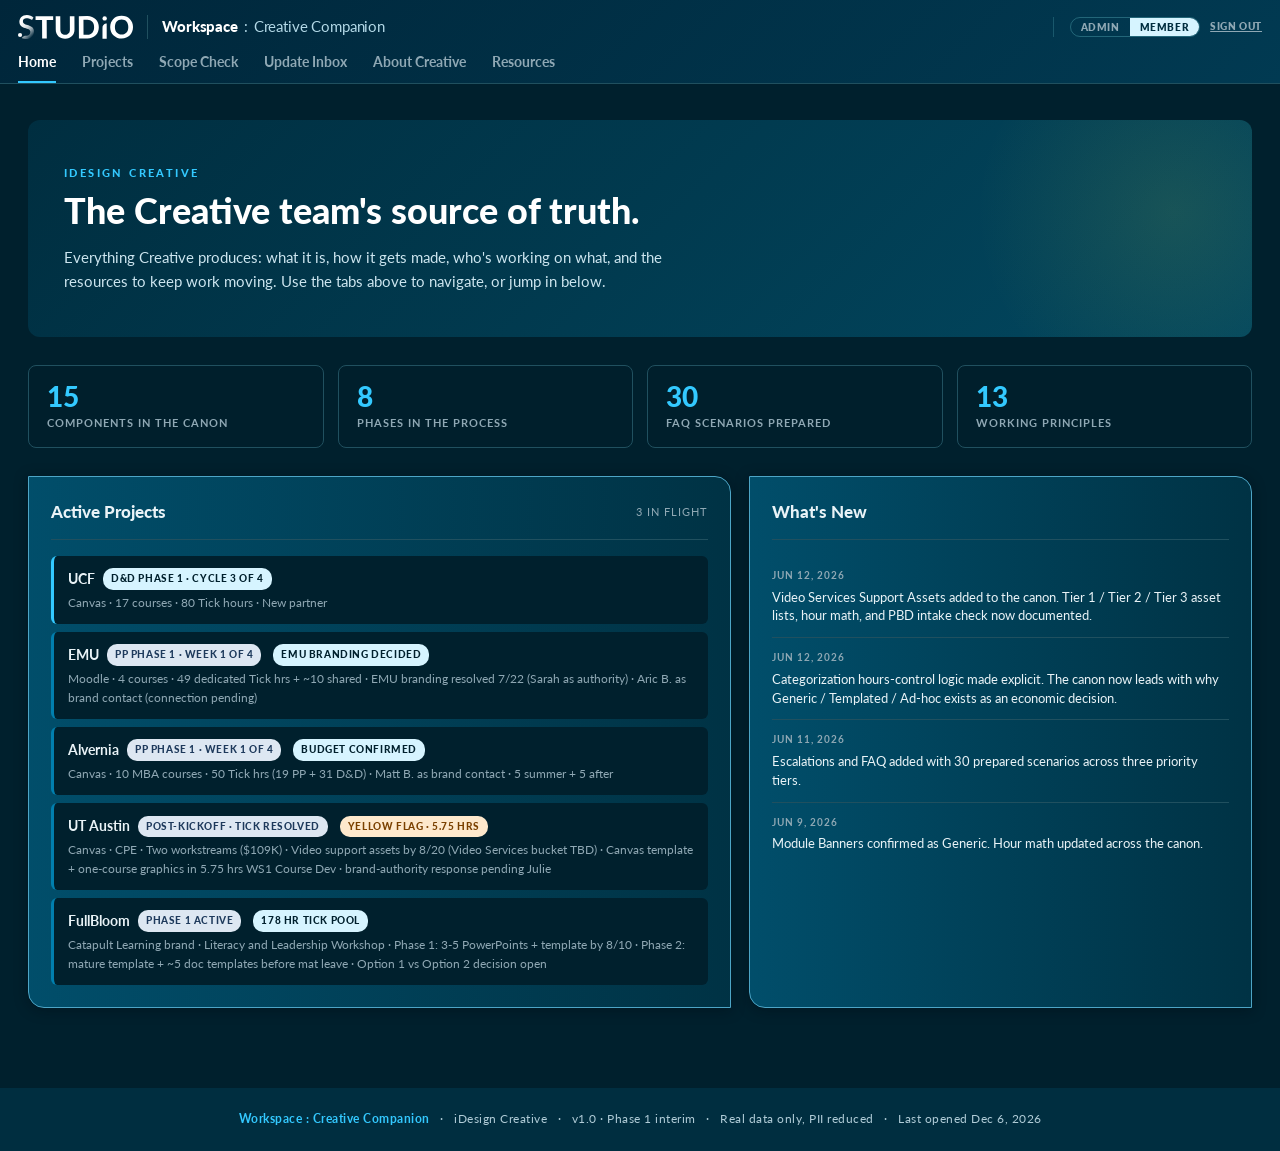
==== commit 49d0617c: "Sync: admin lock, Scope Check tab, gate removed" ====
--- a/index.html
+++ b/index.html
@@ -6,7 +6,7 @@
 <meta name="viewport" content="width=device-width, initial-scale=1.0" />
 <title>Workspace : Creative Companion</title>
 <link href="https://fonts.googleapis.com/css2?family=Lato:wght@300;400;700;900&display=swap" rel="stylesheet" />
-<link rel="stylesheet" href="assets/companion.css?v=5" />
+<link rel="stylesheet" href="assets/companion.css?v=6" />
 <style>
   /* ── Reset + base ──────────────────────────────────────── */
   *, *::before, *::after { box-sizing: border-box; }
@@ -1035,6 +1035,7 @@
     <div class="nav-tabs" role="tablist">
       <button class="nav-tab active" data-section="home" onclick="showSection('home')" role="tab">Home</button>
       <button class="nav-tab" data-section="projects" onclick="showSection('projects')" role="tab">Projects</button>
+      <button class="nav-tab" data-section="scope" onclick="showSection('scope')" role="tab">Scope Check</button>
       <button class="nav-tab" data-section="inbox" onclick="showSection('inbox')" role="tab">Update Inbox</button>
       <button class="nav-tab" data-section="about" onclick="showSection('about')" role="tab">About Creative</button>
       <button class="nav-tab" data-section="resources" onclick="showSection('resources')" role="tab">Resources</button>
@@ -1544,80 +1545,7 @@
   <div class="callout mb-3"><strong>Research grounding.</strong> The engine's pairing logic is informed by Mayer's Cognitive Theory of Multimedia Learning (signaling, spatial contiguity, coherence), Cognitive Load Theory (consistency reduces extraneous load), and visual hierarchy principles. iDesign-specific pairing wisdom from past projects layers on top as the engine learns from outcomes.</div>
 
   <h3 style="margin-top: 24px; margin-bottom: 8px;">Package Explorer</h3>
-  <p class="small">The engine in action. Enter project constraints on the left. Three viable package configurations appear on the right with components, category breakdown, scope-risk flags, and pros and cons. Defaults match a typical Canvas SOW; change any input to see how the engine adjusts.</p>
-
-  <div class="pe-wrap">
-    <div class="pe-form">
-      <h4>Engine inputs</h4>
-
-      <div class="pe-field">
-        <label for="pe-lms">LMS</label>
-        <select id="pe-lms">
-          <option value="Canvas" selected>Canvas</option>
-          <option value="BlackboardUltra">Blackboard Ultra</option>
-          <option value="Brightspace">Brightspace</option>
-        </select>
-      </div>
-
-      <div class="pe-field">
-        <label for="pe-courses">Courses in SOW</label>
-        <input type="number" id="pe-courses" value="17" min="1" max="200" />
-      </div>
-
-      <div class="pe-field">
-        <label for="pe-hours">Tick hours allocated</label>
-        <input type="number" id="pe-hours" value="100" min="10" max="2000" />
-      </div>
-
-      <div class="pe-field">
-        <label>Partner status</label>
-        <div class="pe-radio-row">
-          <input type="radio" name="pe-status" id="pe-status-new" value="new" checked /><label for="pe-status-new">New</label>
-          <input type="radio" name="pe-status" id="pe-status-existing" value="existing" /><label for="pe-status-existing">Existing</label>
-        </div>
-      </div>
-
-      <div class="pe-field">
-        <label>Custom CSS access</label>
-        <div class="pe-radio-row">
-          <input type="radio" name="pe-css" id="pe-css-yes" value="yes" /><label for="pe-css-yes">Yes</label>
-          <input type="radio" name="pe-css" id="pe-css-no" value="no" checked /><label for="pe-css-no">No</label>
-        </div>
-      </div>
-
-      <div class="pe-field">
-        <label for="pe-video">Video Services tier</label>
-        <select id="pe-video">
-          <option value="None" selected>None</option>
-          <option value="Tier1">Tier 1 (4 assets, 20 hrs)</option>
-          <option value="Tier2">Tier 2 (9 assets, 45 hrs)</option>
-          <option value="Tier3">Tier 3 (9 + Custom Illustrations, 45+ hrs)</option>
-        </select>
-      </div>
-
-      <div class="pe-field">
-        <label>AI videos (PBD flag)</label>
-        <div class="pe-radio-row">
-          <input type="radio" name="pe-aivideo" id="pe-aivideo-yes" value="yes" /><label for="pe-aivideo-yes">In scope</label>
-          <input type="radio" name="pe-aivideo" id="pe-aivideo-no" value="no" checked /><label for="pe-aivideo-no">Not in scope</label>
-        </div>
-      </div>
-
-      <div class="pe-comp-selector">
-        <h5>Components in scope</h5>
-        <div class="pe-comp-help">Pick components to include. Hours and % of scope update live. LMS filtering disables components the selected LMS does not support.</div>
-        <div class="pe-comp-actions">
-          <button type="button" id="pe-clear">Clear all</button>
-          <button type="button" id="pe-preset-canvas-full">Canvas full</button>
-          <button type="button" id="pe-preset-essentials">Essentials only</button>
-        </div>
-        <div id="pe-comp-list"></div>
-      </div>
-
-    </div>
-
-    <div class="pe-results" id="pe-results"></div>
-  </div>
+  <p class="small">The interactive calculator now has its own <b>Scope Check</b> tab up top. <a href="#" onclick="showSection('scope');return false;">Open Scope Check &rarr;</a></p>
 
   </div>
 
@@ -2552,6 +2480,91 @@
 <!-- ═══════════════════════════════════════════════════════════
      RESOURCES
      ═══════════════════════════════════════════════════════════ -->
+
+<!-- ═══ SCOPE CHECK ═══ -->
+<section class="section" id="section-scope">
+  <div class="section-header">
+    <div class="eyebrow">Scope Check</div>
+    <h2 class="section-title">Does the package fit the budget?</h2>
+    <p class="section-lede">The Package Explorer in action — enter a project’s constraints and see viable configurations with hour totals and % of scope. Defaults match a typical Canvas SOW.</p>
+  </div>
+  <h3 style="margin-top: 24px; margin-bottom: 8px;">Package Explorer</h3>
+  <p class="small">The engine in action. Enter project constraints on the left. Three viable package configurations appear on the right with components, category breakdown, scope-risk flags, and pros and cons. Defaults match a typical Canvas SOW; change any input to see how the engine adjusts.</p>
+
+  <div class="pe-wrap">
+    <div class="pe-form">
+      <h4>Engine inputs</h4>
+
+      <div class="pe-field">
+        <label for="pe-lms">LMS</label>
+        <select id="pe-lms">
+          <option value="Canvas" selected>Canvas</option>
+          <option value="BlackboardUltra">Blackboard Ultra</option>
+          <option value="Brightspace">Brightspace</option>
+        </select>
+      </div>
+
+      <div class="pe-field">
+        <label for="pe-courses">Courses in SOW</label>
+        <input type="number" id="pe-courses" value="17" min="1" max="200" />
+      </div>
+
+      <div class="pe-field">
+        <label for="pe-hours">Tick hours allocated</label>
+        <input type="number" id="pe-hours" value="100" min="10" max="2000" />
+      </div>
+
+      <div class="pe-field">
+        <label>Partner status</label>
+        <div class="pe-radio-row">
+          <input type="radio" name="pe-status" id="pe-status-new" value="new" checked /><label for="pe-status-new">New</label>
+          <input type="radio" name="pe-status" id="pe-status-existing" value="existing" /><label for="pe-status-existing">Existing</label>
+        </div>
+      </div>
+
+      <div class="pe-field">
+        <label>Custom CSS access</label>
+        <div class="pe-radio-row">
+          <input type="radio" name="pe-css" id="pe-css-yes" value="yes" /><label for="pe-css-yes">Yes</label>
+          <input type="radio" name="pe-css" id="pe-css-no" value="no" checked /><label for="pe-css-no">No</label>
+        </div>
+      </div>
+
+      <div class="pe-field">
+        <label for="pe-video">Video Services tier</label>
+        <select id="pe-video">
+          <option value="None" selected>None</option>
+          <option value="Tier1">Tier 1 (4 assets, 20 hrs)</option>
+          <option value="Tier2">Tier 2 (9 assets, 45 hrs)</option>
+          <option value="Tier3">Tier 3 (9 + Custom Illustrations, 45+ hrs)</option>
+        </select>
+      </div>
+
+      <div class="pe-field">
+        <label>AI videos (PBD flag)</label>
+        <div class="pe-radio-row">
+          <input type="radio" name="pe-aivideo" id="pe-aivideo-yes" value="yes" /><label for="pe-aivideo-yes">In scope</label>
+          <input type="radio" name="pe-aivideo" id="pe-aivideo-no" value="no" checked /><label for="pe-aivideo-no">Not in scope</label>
+        </div>
+      </div>
+
+      <div class="pe-comp-selector">
+        <h5>Components in scope</h5>
+        <div class="pe-comp-help">Pick components to include. Hours and % of scope update live. LMS filtering disables components the selected LMS does not support.</div>
+        <div class="pe-comp-actions">
+          <button type="button" id="pe-clear">Clear all</button>
+          <button type="button" id="pe-preset-canvas-full">Canvas full</button>
+          <button type="button" id="pe-preset-essentials">Essentials only</button>
+        </div>
+        <div id="pe-comp-list"></div>
+      </div>
+
+    </div>
+
+    <div class="pe-results" id="pe-results"></div>
+  </div>
+</section>
+
 <section class="section" id="section-resources">
 
   <div class="section-header">
@@ -2963,7 +2976,7 @@
   renderPackageExplorer();
 </script>
 
-<script src="assets/companion.js?v=5"></script>
+<script src="assets/companion.js?v=6"></script>
 
 </body>
 </html>
